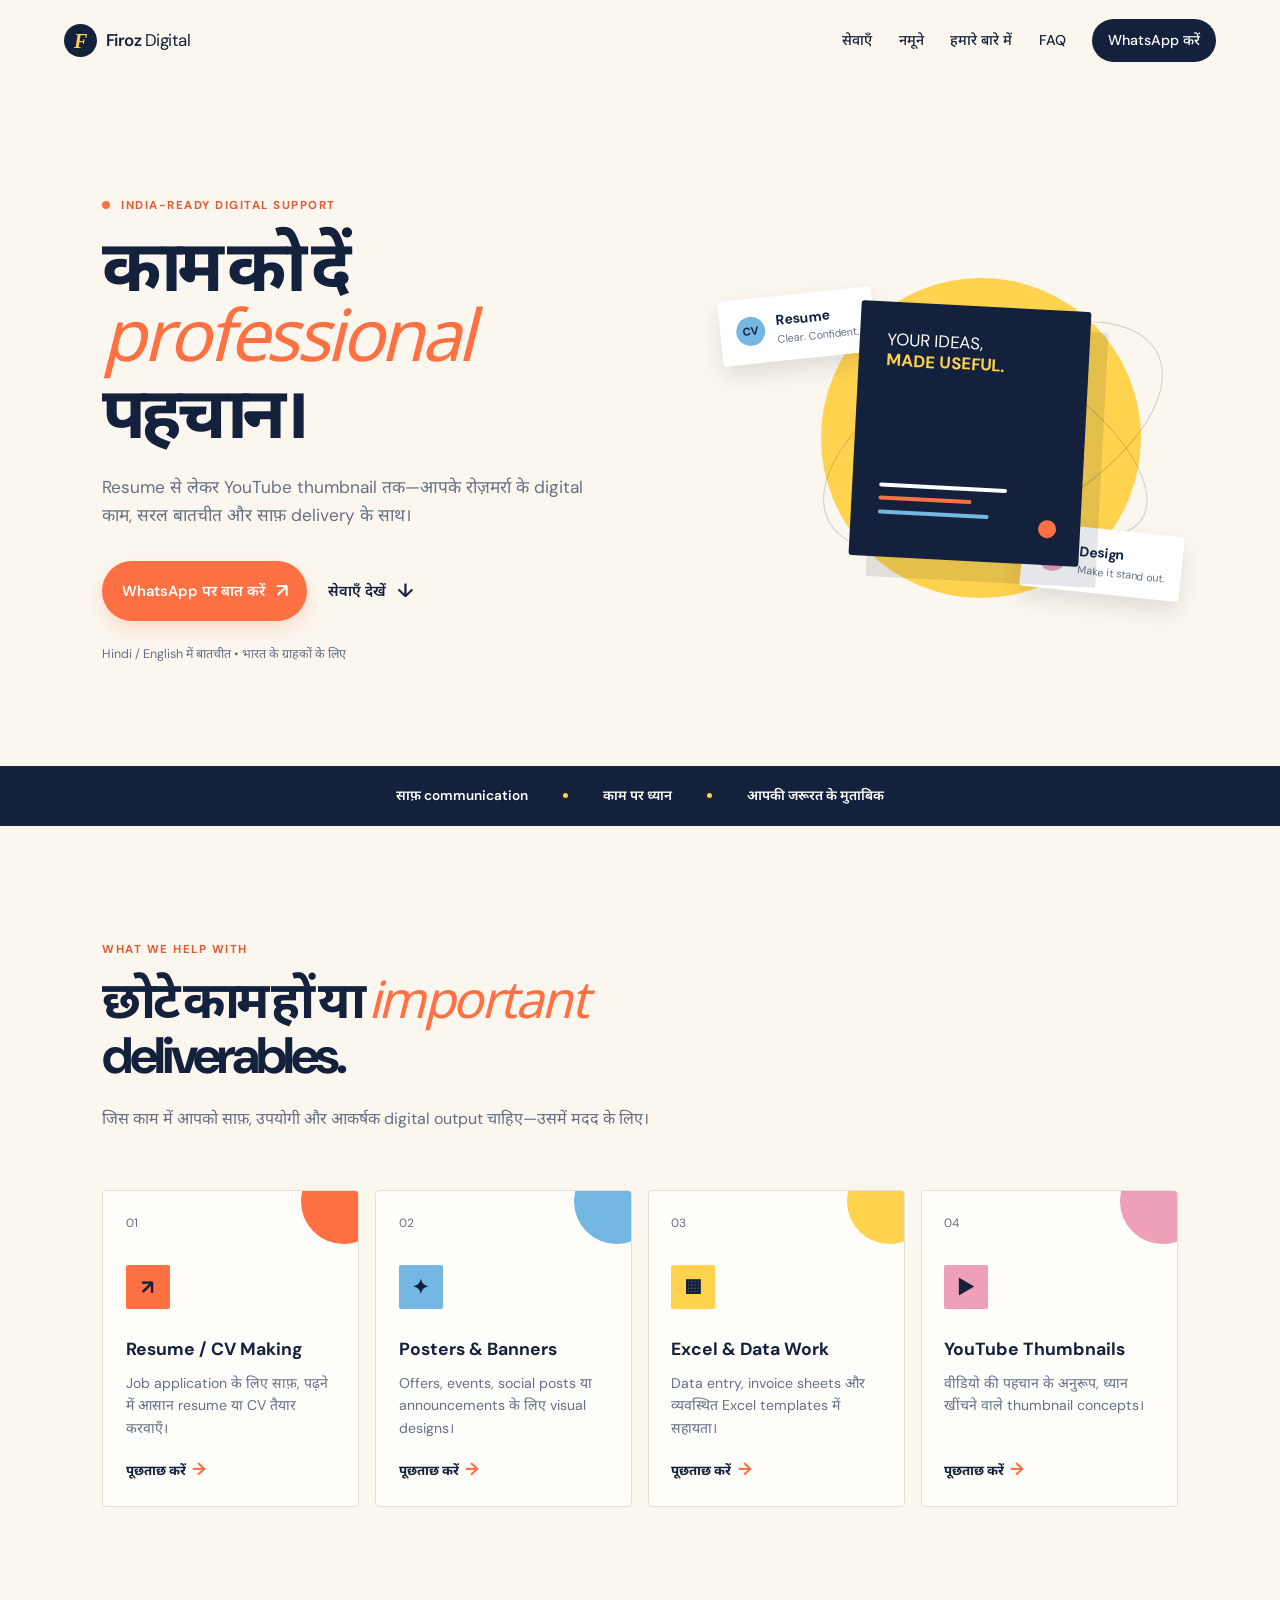
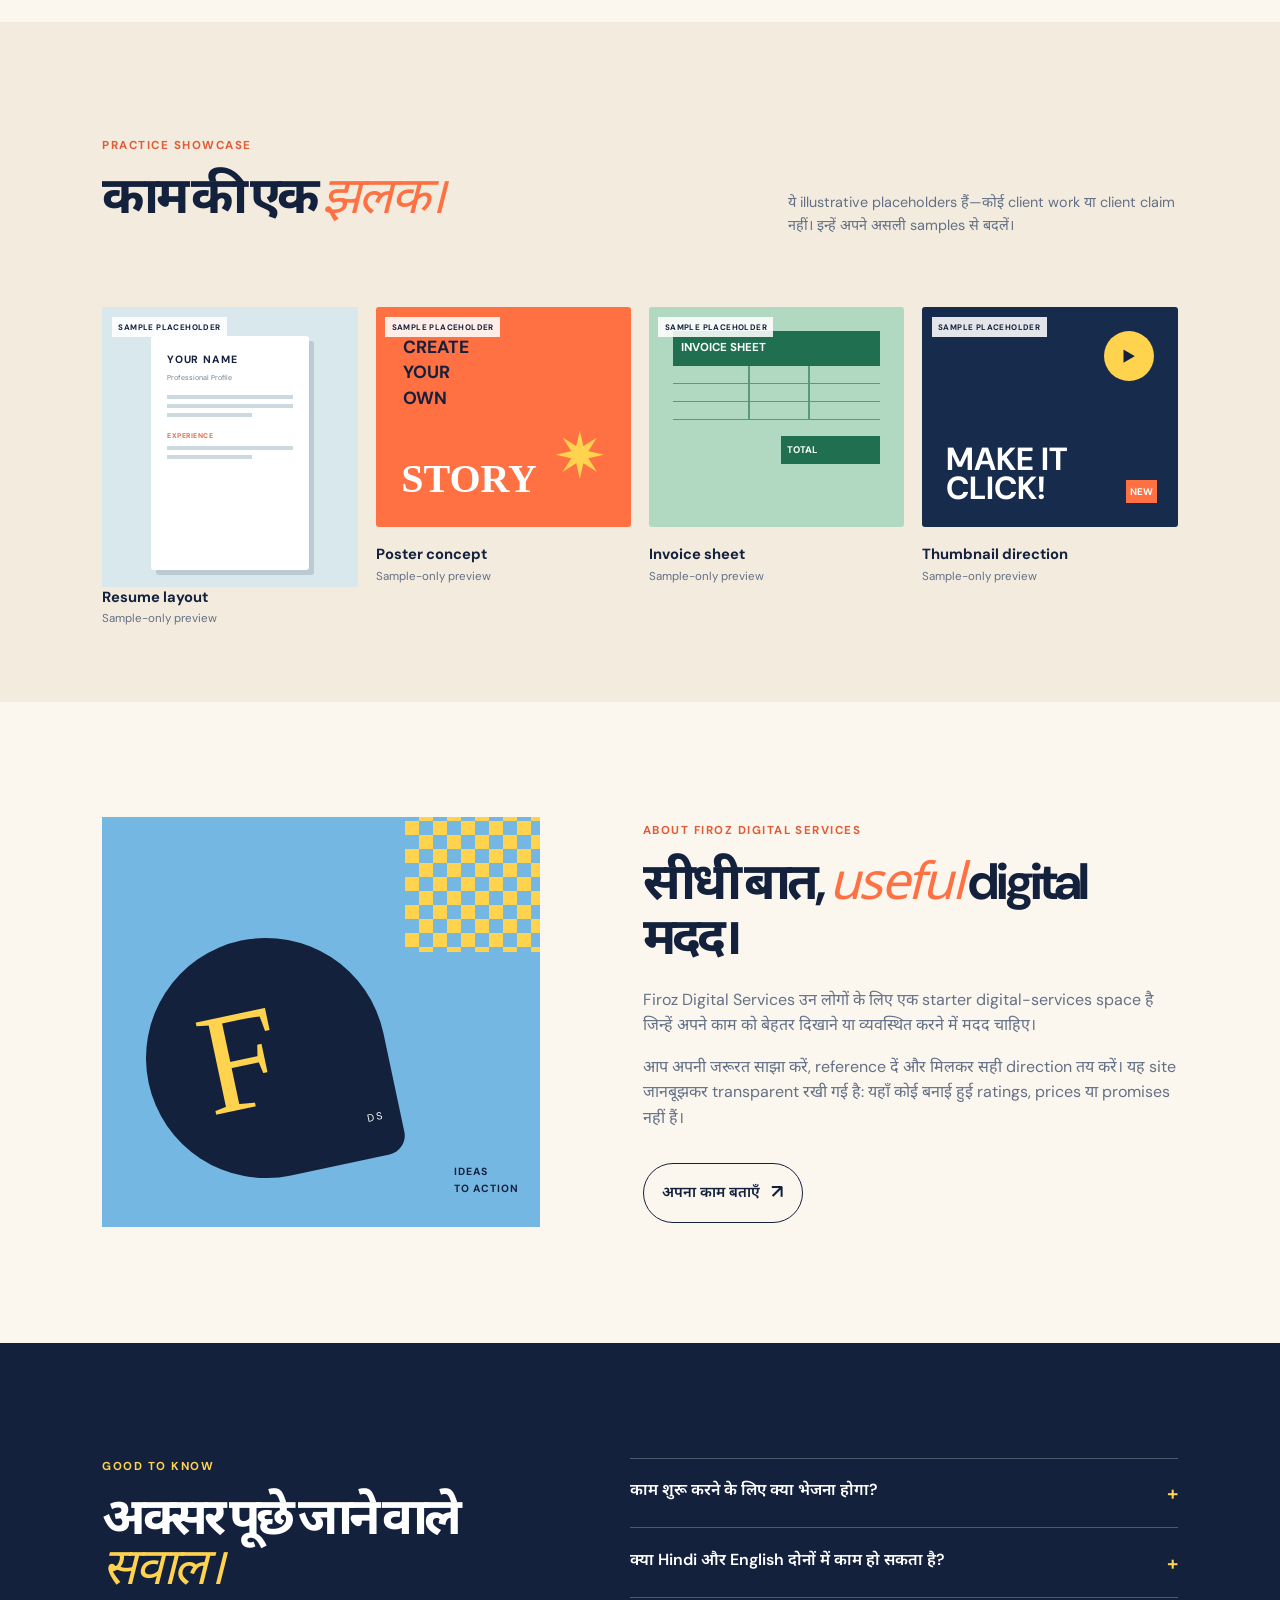
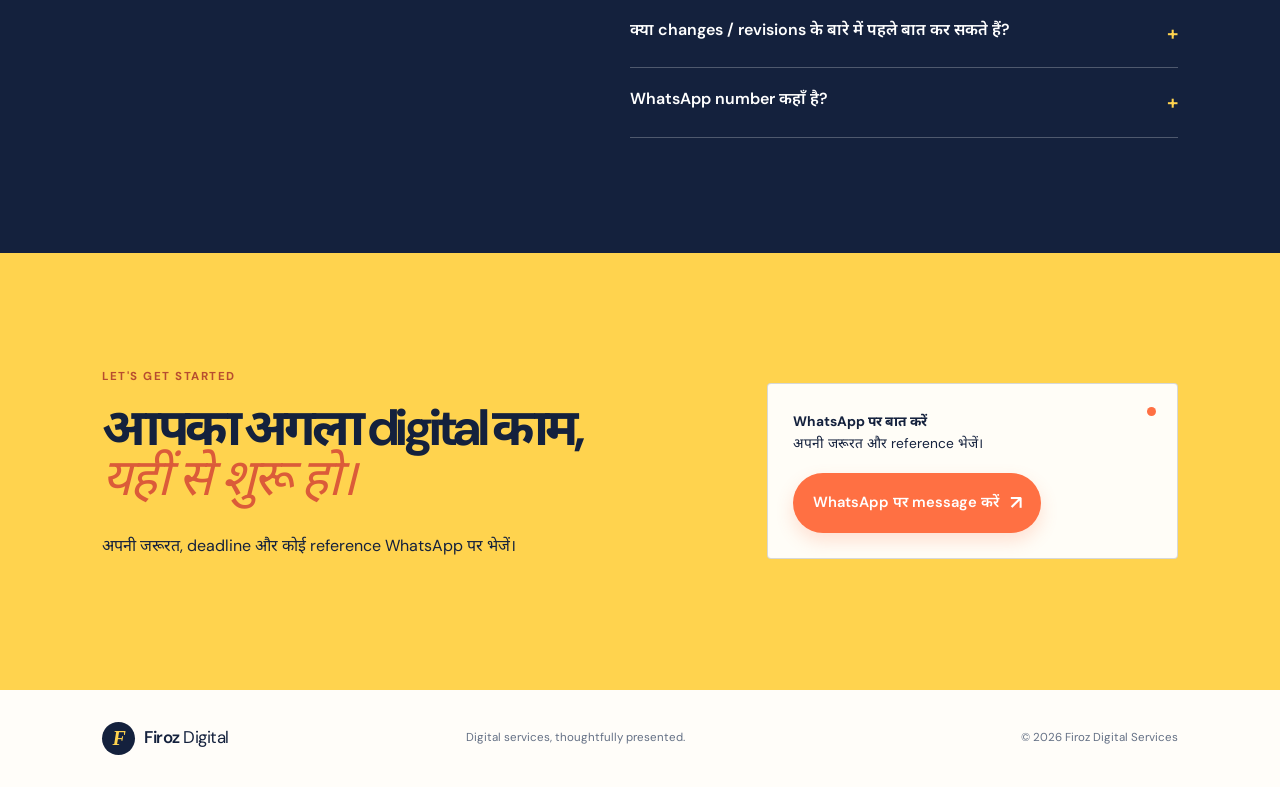
==== index.html @ 9d8b02a6 "Add files via upload" ====
<!doctype html>
<html lang="hi">
<head>
  <meta charset="utf-8">
  <meta name="viewport" content="width=device-width, initial-scale=1">
  <meta name="description" content="Firoz Digital Services — Resume/CV, posters, banners, Excel sheets, data entry and YouTube thumbnail support in India.">
  <meta name="robots" content="index,follow">
  <title>Firoz Digital Services | Digital work, simply done</title>
  <link rel="preconnect" href="https://fonts.googleapis.com">
  <link rel="preconnect" href="https://fonts.gstatic.com" crossorigin>
  <link href="https://fonts.googleapis.com/css2?family=DM+Sans:wght@400;500;600;700&family=Noto+Sans+Devanagari:wght@400;500;600;700&display=swap" rel="stylesheet">
  <link rel="stylesheet" href="style.css">
</head>
<body>
  <a class="skip-link" href="#main">मुख्य content पर जाएँ / Skip to content</a>
  <header class="site-header">
    <a class="brand" href="#top" aria-label="Firoz Digital Services home"><span class="brand-mark">F</span><span>Firoz <b>Digital</b></span></a>
    <button class="menu-toggle" aria-expanded="false" aria-controls="site-nav"><span></span><span></span><span></span><span class="sr-only">Menu खोलें</span></button>
    <nav id="site-nav" aria-label="Main navigation">
      <a href="#services">सेवाएँ</a><a href="#portfolio">नमूने</a><a href="#about">हमारे बारे में</a><a href="#faq">FAQ</a>
      <a class="nav-cta" href="#contact">WhatsApp करें</a>
    </nav>
  </header>

  <main id="main">
    <section class="hero" id="top">
      <div class="hero-copy">
        <p class="eyebrow"><span></span> INDIA-READY DIGITAL SUPPORT</p>
        <h1>काम को दें <em>professional</em> पहचान।</h1>
        <p class="hero-text">Resume से लेकर YouTube thumbnail तक—आपके रोज़मर्रा के digital काम, सरल बातचीत और साफ़ delivery के साथ।</p>
        <div class="hero-actions"><a class="button primary" href="#contact">WhatsApp पर बात करें <span aria-hidden="true">↗</span></a><a class="button text-button" href="#services">सेवाएँ देखें <span aria-hidden="true">↓</span></a></div>
        <p class="microcopy">Hindi / English में बातचीत • भारत के ग्राहकों के लिए</p>
      </div>
      <div class="hero-visual" aria-label="Digital service illustration">
        <div class="sun"></div><div class="orbit orbit-one"></div><div class="orbit orbit-two"></div>
        <div class="floating-card card-resume"><span class="mini-icon">CV</span><div><b>Resume</b><small>Clear. Confident.</small></div></div>
        <div class="floating-card card-design"><span class="mini-icon">✦</span><div><b>Design</b><small>Make it stand out.</small></div></div>
        <div class="visual-panel"><p>YOUR IDEAS,<br><strong>MADE USEFUL.</strong></p><div class="panel-lines"><i></i><i></i><i></i></div><span class="panel-dot"></span></div>
      </div>
    </section>

    <section class="trust-strip" aria-label="How we work"><div>साफ़ communication</div><i></i><div>काम पर ध्यान</div><i></i><div>आपकी जरूरत के मुताबिक</div></section>

    <section class="section services" id="services">
      <div class="section-intro"><p class="eyebrow">WHAT WE HELP WITH</p><h2>छोटे काम हों या <em>important</em> deliverables.</h2><p>जिस काम में आपको साफ़, उपयोगी और आकर्षक digital output चाहिए—उसमें मदद के लिए।</p></div>
      <div class="service-grid">
        <article class="service-card accent-orange"><span class="service-number">01</span><div class="service-icon">↗</div><h3>Resume / CV Making</h3><p>Job application के लिए साफ़, पढ़ने में आसान resume या CV तैयार करवाएँ।</p><a href="#contact">पूछताछ करें <span>→</span></a></article>
        <article class="service-card accent-blue"><span class="service-number">02</span><div class="service-icon">✦</div><h3>Posters &amp; Banners</h3><p>Offers, events, social posts या announcements के लिए visual designs।</p><a href="#contact">पूछताछ करें <span>→</span></a></article>
        <article class="service-card accent-yellow"><span class="service-number">03</span><div class="service-icon">▦</div><h3>Excel &amp; Data Work</h3><p>Data entry, invoice sheets और व्यवस्थित Excel templates में सहायता।</p><a href="#contact">पूछताछ करें <span>→</span></a></article>
        <article class="service-card accent-pink"><span class="service-number">04</span><div class="service-icon">▶</div><h3>YouTube Thumbnails</h3><p>वीडियो की पहचान के अनुरूप, ध्यान खींचने वाले thumbnail concepts।</p><a href="#contact">पूछताछ करें <span>→</span></a></article>
      </div>
    </section>

    <section class="portfolio section" id="portfolio">
      <div class="portfolio-top"><div><p class="eyebrow">PRACTICE SHOWCASE</p><h2>काम की एक <em>झलक।</em></h2></div><p>ये illustrative placeholders हैं—कोई client work या client claim नहीं। इन्हें अपने असली samples से बदलें।</p></div>
      <div class="portfolio-grid">
        <article class="sample resume-sample"><span class="sample-label">SAMPLE PLACEHOLDER</span><div class="resume-page"><b>YOUR NAME</b><small>Professional Profile</small><i></i><i></i><i class="short"></i><strong>EXPERIENCE</strong><i></i><i class="short"></i></div><h3>Resume layout</h3><p>Sample-only preview</p></article>
        <article class="sample poster-sample"><span class="sample-label">SAMPLE PLACEHOLDER</span><div class="poster-art"><small>CREATE<br>YOUR<br>OWN</small><strong>STORY</strong><span>✷</span></div><h3>Poster concept</h3><p>Sample-only preview</p></article>
        <article class="sample sheet-sample"><span class="sample-label">SAMPLE PLACEHOLDER</span><div class="sheet-art"><div class="sheet-head">INVOICE SHEET</div><div class="sheet-row"></div><div class="sheet-row"></div><div class="sheet-row"></div><div class="sheet-total">TOTAL</div></div><h3>Invoice sheet</h3><p>Sample-only preview</p></article>
        <article class="sample thumb-sample"><span class="sample-label">SAMPLE PLACEHOLDER</span><div class="thumb-art"><div class="play">▶</div><b>MAKE IT<br>CLICK!</b><span>NEW</span></div><h3>Thumbnail direction</h3><p>Sample-only preview</p></article>
      </div>
    </section>

    <section class="about section" id="about"><div class="about-art"><div class="checker"></div><div class="about-shape">F<span>DS</span></div><p>IDEAS<br>TO ACTION</p></div><div class="about-copy"><p class="eyebrow">ABOUT FIROZ DIGITAL SERVICES</p><h2>सीधी बात, <em>useful</em> digital मदद।</h2><p>Firoz Digital Services उन लोगों के लिए एक starter digital-services space है जिन्हें अपने काम को बेहतर दिखाने या व्यवस्थित करने में मदद चाहिए।</p><p>आप अपनी जरूरत साझा करें, reference दें और मिलकर सही direction तय करें। यह site जानबूझकर transparent रखी गई है: यहाँ कोई बनाई हुई ratings, prices या promises नहीं हैं।</p><a class="button outline" href="#contact">अपना काम बताएँ <span aria-hidden="true">↗</span></a></div></section>

    <section class="faq section" id="faq"><div class="section-intro"><p class="eyebrow">GOOD TO KNOW</p><h2>अक्सर पूछे जाने वाले <em>सवाल।</em></h2></div><div class="faq-list">
      <details><summary>काम शुरू करने के लिए क्या भेजना होगा?<span>+</span></summary><p>अपनी जरूरत, text/content, size या format preference और कोई reference image/link भेजें। जितनी स्पष्ट जानकारी होगी, उतनी अच्छी शुरुआत होगी।</p></details>
      <details><summary>क्या Hindi और English दोनों में काम हो सकता है?<span>+</span></summary><p>हाँ, बातचीत और content की जरूरत Hindi या English में बताई जा सकती है। Final wording भेजने से पहले जाँच लें।</p></details>
      <details><summary>क्या changes / revisions के बारे में पहले बात कर सकते हैं?<span>+</span></summary><p>बिल्कुल। काम शुरू करने से पहले scope, files और बदलावों की अपेक्षा WhatsApp पर साफ़ कर लें।</p></details>
      <details><summary>WhatsApp number कहाँ है?<span>+</span></summary><p>इस starter site में कोई contact detail invent नहीं की गई है। नीचे दिए गए setup box में अपना verified WhatsApp number जोड़ने के बाद button सक्रिय करें।</p></details>
    </div></section>

    <section class="contact" id="contact"><div><p class="eyebrow">LET'S GET STARTED</p><h2>आपका अगला digital काम,<br><em>यहीं से शुरू हो।</em></h2><p>अपनी जरूरत, deadline और कोई reference WhatsApp पर भेजें।</p></div><div class="contact-box"><span class="status-dot"></span><p><b>WhatsApp setup needed</b><br>अपना verified नंबर जोड़कर इस button को चालू करें।</p><a class="button primary disabled" href="#" aria-disabled="true" id="whatsapp-link">WhatsApp पर message करें <span aria-hidden="true">↗</span></a><small>Setup hint: index.html में <code>YOUR_WHATSAPP_NUMBER</code> खोजें।</small></div></section>
  </main>
  <footer><a class="brand" href="#top"><span class="brand-mark">F</span><span>Firoz <b>Digital</b></span></a><p>Digital services, thoughtfully presented.</p><p>© <span id="year"></span> Firoz Digital Services</p></footer>
  <script src="script.js"></script>
</body>
</html>
---- style.css ----
:root{--ink:#14213d;--muted:#647085;--cream:#fbf7ef;--paper:#fffdf9;--orange:#ff7043;--yellow:#ffd34e;--blue:#75b7e3;--pink:#eea0b8;--line:#e5dfd5;--sans:"DM Sans","Noto Sans Devanagari",sans-serif}*{box-sizing:border-box}html{scroll-behavior:smooth}body{margin:0;background:var(--cream);color:var(--ink);font-family:var(--sans);line-height:1.6}.skip-link{position:absolute;left:-10000px}.skip-link:focus{left:1rem;top:1rem;background:#fff;color:#000;padding:.7rem;z-index:99}.site-header{height:82px;padding:0 clamp(1.2rem,5vw,5.5rem);display:flex;align-items:center;justify-content:space-between;background:rgba(251,247,239,.93);backdrop-filter:blur(10px);border-bottom:1px solid transparent;position:sticky;top:0;z-index:20}.brand{display:inline-flex;align-items:center;gap:.55rem;color:var(--ink);font-size:1.06rem;font-weight:600;text-decoration:none;letter-spacing:-.03em}.brand b{font-weight:400}.brand-mark{width:33px;height:33px;display:grid;place-items:center;background:var(--ink);border-radius:50%;font-family:Georgia,serif;color:var(--yellow);font-size:1.25rem;font-style:italic}nav{display:flex;align-items:center;gap:1.65rem}nav a{color:var(--ink);font-size:.89rem;text-decoration:none;font-weight:500}nav a:hover,.text-button:hover{color:var(--orange)}.nav-cta{background:var(--ink);color:#fff!important;border-radius:100px;padding:.64rem 1rem}.menu-toggle{display:none;background:transparent;border:0}.hero{min-height:620px;padding:clamp(4rem,9vw,8.2rem) clamp(1.2rem,8vw,9.5rem) 5.5rem;display:grid;grid-template-columns:1.1fr .9fr;gap:3rem;align-items:center;overflow:hidden}.eyebrow{color:#e15b37;font-weight:700;font-size:.72rem;letter-spacing:.13em;margin:0 0 1rem}.eyebrow span{display:inline-block;background:var(--orange);width:8px;height:8px;border-radius:50%;margin-right:.4rem}.hero h1,.section h2,.contact h2{font-size:clamp(2.65rem,5.6vw,5.8rem);line-height:.98;letter-spacing:-.075em;margin:0 0 1.55rem;max-width:690px}.section h2,.contact h2{font-size:clamp(2.15rem,4vw,4rem)}em{font-family:Georgia,"Noto Sans Devanagari",serif;font-weight:400;color:var(--orange);letter-spacing:-.05em}.hero-text{font-size:1.08rem;color:var(--muted);max-width:500px;margin:0 0 2rem}.hero-actions{display:flex;gap:1.2rem;align-items:center;flex-wrap:wrap}.button{display:inline-flex;align-items:center;gap:.7rem;border:1px solid transparent;padding:.85rem 1.15rem;border-radius:100px;text-decoration:none;font-weight:600;font-size:.92rem;transition:.2s}.button span{font-size:1.2rem}.primary{background:var(--orange);color:#fff;box-shadow:0 8px 18px rgba(255,112,67,.2)}.primary:hover{transform:translateY(-2px);box-shadow:0 12px 22px rgba(255,112,67,.3)}.text-button{color:var(--ink);padding-left:0}.microcopy{font-size:.78rem;color:var(--muted);margin-top:1.5rem}.hero-visual{height:390px;position:relative;isolation:isolate}.sun{position:absolute;width:320px;height:320px;border-radius:50%;background:var(--yellow);right:8%;top:9%;z-index:-2}.orbit{position:absolute;border:1px solid rgba(20,33,61,.2);border-radius:50%;z-index:-1}.orbit-one{width:370px;height:180px;transform:rotate(-27deg);right:0;top:105px}.orbit-two{width:290px;height:130px;transform:rotate(35deg);right:10px;top:130px}.visual-panel{position:absolute;background:var(--ink);color:#fff;width:230px;height:255px;right:20%;top:64px;padding:1.7rem;border-radius:3px;box-shadow:18px 20px 0 rgba(20,33,61,.11);transform:rotate(3deg)}.visual-panel p{font-size:1.05rem;line-height:1.25;margin:0}.visual-panel strong{color:var(--yellow)}.panel-lines{position:absolute;bottom:2.1rem;left:1.7rem}.panel-lines i{display:block;width:128px;height:4px;margin:.6rem 0;background:#fff;border-radius:3px}.panel-lines i:nth-child(2){width:93px;background:var(--orange)}.panel-lines i:nth-child(3){width:111px;background:var(--blue)}.panel-dot{position:absolute;width:18px;height:18px;background:var(--orange);border-radius:50%;right:1.5rem;bottom:1.7rem}.floating-card{position:absolute;padding:.8rem 1rem;background:#fff;border-radius:4px;display:flex;gap:.7rem;align-items:center;box-shadow:0 10px 22px rgba(20,33,61,.12)}.floating-card b{font-size:.87rem;display:block}.floating-card small{display:block;color:var(--muted);font-size:.67rem}.mini-icon{width:29px;height:29px;border-radius:50%;display:grid;place-items:center;background:var(--blue);color:var(--ink);font-size:.7rem;font-weight:700}.card-resume{left:1%;top:52px;transform:rotate(-6deg)}.card-design{right:-1%;bottom:38px;transform:rotate(6deg)}.card-design .mini-icon{background:var(--pink)}.trust-strip{padding:1.2rem max(1.2rem,8vw);background:var(--ink);color:#fff;display:flex;align-items:center;justify-content:center;gap:2.2rem;font-size:.85rem;font-weight:600}.trust-strip i{width:5px;height:5px;border-radius:50%;background:var(--yellow)}.section{padding:clamp(4.5rem,9vw,8.5rem) clamp(1.2rem,8vw,9.5rem)}.section-intro{max-width:630px}.section-intro>p:last-child{color:var(--muted);max-width:550px}.service-grid{display:grid;grid-template-columns:repeat(4,1fr);gap:1rem;margin-top:3.7rem}.service-card{min-height:305px;border:1px solid var(--line);border-radius:4px;padding:1.4rem;position:relative;background:var(--paper);overflow:hidden;display:flex;flex-direction:column;transition:transform .2s,box-shadow .2s}.service-card:hover{transform:translateY(-6px);box-shadow:0 14px 25px rgba(20,33,61,.1)}.service-card:before{content:"";position:absolute;width:85px;height:85px;right:-28px;top:-32px;border-radius:50%;background:var(--accent)}.accent-orange{--accent:var(--orange)}.accent-blue{--accent:var(--blue)}.accent-yellow{--accent:var(--yellow)}.accent-pink{--accent:var(--pink)}.service-number{color:var(--muted);font-size:.75rem}.service-icon{width:44px;height:44px;background:var(--accent);display:grid;place-items:center;margin:2rem 0 1.6rem;font-size:1.25rem;font-weight:700;border-radius:2px}.service-card h3{font-size:1.1rem;margin:0}.service-card p{color:var(--muted);font-size:.88rem;margin:.55rem 0 1rem}.service-card a{margin-top:auto;color:var(--ink);font-size:.83rem;font-weight:700;text-decoration:none}.service-card a span{color:var(--orange);font-size:1.1rem;margin-left:.2rem}.portfolio{background:#f2ebde}.portfolio-top{display:flex;justify-content:space-between;gap:3rem;align-items:end}.portfolio-top>p{max-width:390px;color:var(--muted);font-size:.9rem}.portfolio-grid{display:grid;grid-template-columns:repeat(4,1fr);gap:1.1rem;margin-top:3.5rem}.sample{position:relative}.sample-label{position:absolute;top:.6rem;left:.6rem;background:rgba(255,255,255,.88);padding:.24rem .4rem;font-size:.5rem;font-weight:700;letter-spacing:.05em;z-index:2}.sample>div{height:220px;border-radius:3px;overflow:hidden}.sample h3{font-size:.92rem;margin:1rem 0 0}.sample p{color:var(--muted);font-size:.72rem;margin:.05rem 0}.resume-sample{background:#d9e8ed;padding-bottom:.1rem}.resume-page{background:#fff;width:62%;height:84%!important;margin:1.8rem auto 0;padding:1rem;box-shadow:5px 5px 0 rgba(20,33,61,.15)}.resume-page b{font-size:.66rem;letter-spacing:.08em;display:block}.resume-page small{display:block;color:#6f8292;font-size:.45rem;margin:.2rem 0 .7rem}.resume-page i{display:block;background:#ccd9df;height:4px;margin:.32rem 0}.resume-page i.short{width:67%}.resume-page strong{font-size:.43rem;color:#e56845;letter-spacing:.08em;display:block;margin-top:.8rem}.poster-art{background:var(--orange);color:var(--ink);padding:1.7rem;position:relative}.poster-art small{font-size:1.1rem;line-height:.95;font-weight:700}.poster-art strong{font-family:Georgia,serif;font-size:2.5rem;line-height:.8;position:absolute;bottom:2rem;left:1.6rem;color:#fff}.poster-art span{position:absolute;right:1.5rem;bottom:1.2rem;font-size:4rem;color:var(--yellow)}.sheet-art{background:#b1d8c0;padding:1.5rem}.sheet-head{font-size:.72rem;font-weight:700;background:#1f6f50;color:#fff;padding:.5rem}.sheet-row{height:18px;border-bottom:1px solid #579b79;background:repeating-linear-gradient(90deg,transparent 0 36%,#579b79 36.4% 37%,transparent 37.4% 65%,#579b79 65.4% 66%,transparent 66.4%)}.sheet-total{width:48%;margin:1rem 0 0 auto;color:#fff;background:#1f6f50;padding:.4rem;font-size:.6rem;font-weight:700}.thumb-art{background:#172c4d;color:#fff;padding:1.5rem;position:relative}.thumb-art b{font-size:2rem;line-height:.88;position:absolute;bottom:1.6rem}.thumb-art .play{width:50px;height:50px;border-radius:50%;background:var(--yellow);color:var(--ink);display:grid;place-items:center;margin-left:auto}.thumb-art span{position:absolute;background:var(--orange);right:1.3rem;bottom:1.5rem;font-size:.6rem;font-weight:700;padding:.25rem}.about{display:grid;grid-template-columns:.9fr 1.1fr;gap:clamp(2.5rem,8vw,9rem);align-items:center}.about-art{height:410px;background:var(--blue);position:relative;overflow:hidden}.checker{position:absolute;width:145px;height:145px;right:-10px;top:-10px;background:conic-gradient(var(--yellow) 25%,transparent 0 50%,var(--yellow) 0 75%,transparent 0);background-size:28px 28px}.about-shape{position:absolute;left:10%;bottom:12%;width:240px;height:240px;border-radius:50% 50% 8% 50%;background:var(--ink);color:var(--yellow);font-family:Georgia,serif;font-size:9rem;line-height:1;padding:2.8rem 0 0 3.4rem;transform:rotate(-12deg)}.about-shape span{font-family:var(--sans);font-size:.65rem;position:absolute;bottom:2.1rem;right:1.1rem;color:#fff;letter-spacing:.12em}.about-art>p{position:absolute;right:1.3rem;bottom:1.2rem;color:var(--ink);font-size:.65rem;letter-spacing:.1em;font-weight:700}.about-copy p:not(.eyebrow){color:var(--muted);max-width:555px}.outline{border-color:var(--ink);color:var(--ink);margin-top:1rem}.outline:hover{background:var(--ink);color:#fff}.faq{background:var(--ink);color:#fff;display:grid;grid-template-columns:.9fr 1.1fr;gap:5rem}.faq .eyebrow{color:var(--yellow)}.faq h2 em{color:var(--yellow)}.faq-list{border-top:1px solid rgba(255,255,255,.25)}details{border-bottom:1px solid rgba(255,255,255,.25);padding:1.15rem 0}summary{cursor:pointer;list-style:none;font-size:1rem;font-weight:600;display:flex;justify-content:space-between;gap:1rem}summary::-webkit-details-marker{display:none}summary span{color:var(--yellow);font-size:1.25rem}details[open] summary span{transform:rotate(45deg)}details p{color:#c7cfdb;font-size:.9rem;padding-right:2rem;margin:.85rem 0 .1rem}.contact{background:var(--yellow);padding:clamp(4.5rem,9vw,8.5rem) clamp(1.2rem,8vw,9.5rem);display:grid;grid-template-columns:1.2fr .8fr;gap:3rem;align-items:center}.contact .eyebrow{color:#b74d2f}.contact h2 em{color:#db5b39}.contact>div>p:last-child{max-width:450px}.contact-box{background:#fffdf7;padding:1.6rem;border:1px solid rgba(20,33,61,.17);border-radius:4px;position:relative}.contact-box p{font-size:.86rem;margin:0 0 1.2rem}.contact-box small{display:block;color:var(--muted);font-size:.68rem;margin-top:.8rem}.contact-box code{background:#eee9df;padding:.08rem .2rem}.status-dot{position:absolute;width:9px;height:9px;border-radius:50%;background:var(--orange);right:1.3rem;top:1.4rem}.disabled{background:#9aa3af;cursor:not-allowed;box-shadow:none}.disabled:hover{transform:none;box-shadow:none}footer{padding:2rem clamp(1.2rem,8vw,9.5rem);display:grid;grid-template-columns:1fr 1fr 1fr;gap:1rem;align-items:center;background:var(--paper)}footer p{font-size:.72rem;color:var(--muted);margin:0}footer p:last-child{text-align:right}.sr-only{position:absolute;width:1px;height:1px;overflow:hidden;clip:rect(0,0,0,0)}@media(max-width:800px){.site-header{height:70px}.menu-toggle{display:block;width:38px;height:34px;padding:.4rem;position:relative;z-index:22}.menu-toggle span:not(.sr-only){height:2px;background:var(--ink);display:block;margin:5px}.menu-toggle[aria-expanded=true] span:nth-child(1){transform:translateY(7px) rotate(45deg)}.menu-toggle[aria-expanded=true] span:nth-child(2){opacity:0}.menu-toggle[aria-expanded=true] span:nth-child(3){transform:translateY(-7px) rotate(-45deg)}nav{display:none;position:absolute;top:70px;left:0;right:0;background:var(--paper);padding:1.4rem;box-shadow:0 12px 18px rgba(20,33,61,.12);flex-direction:column;align-items:stretch;gap:1.1rem}nav.open{display:flex}nav a{padding:.25rem}.nav-cta{text-align:center}.hero{grid-template-columns:1fr;padding-top:4.2rem;gap:1rem;min-height:0}.hero-visual{height:300px;max-width:440px;width:100%;margin:auto}.sun{width:250px;height:250px}.visual-panel{width:190px;height:220px;right:18%;top:38px;padding:1.2rem}.card-resume{left:0;top:20px}.card-design{right:0;bottom:10px}.trust-strip{gap:.9rem;font-size:.68rem;justify-content:space-around}.trust-strip i{display:none}.service-grid,.portfolio-grid{grid-template-columns:repeat(2,1fr)}.portfolio-top,.about,.faq,.contact{grid-template-columns:1fr;gap:2.2rem}.about-art{height:320px}.about-shape{transform:scale(.8) rotate(-12deg);transform-origin:left bottom}.faq{padding-top:4.5rem;padding-bottom:4.5rem}footer{grid-template-columns:1fr 1fr}footer p:last-child{grid-column:1/-1;text-align:left}}@media(max-width:440px){.hero h1{font-size:2.65rem}.hero-visual{transform:scale(.9);transform-origin:center}.service-grid,.portfolio-grid{grid-template-columns:1fr}.service-card{min-height:245px}.sample>div{height:200px}.trust-strip{display:block;text-align:center}.trust-strip div{margin:.28rem}.about-art{height:280px}footer{grid-template-columns:1fr}.contact h2{font-size:2.3rem}}
.contact-box .button:not(.disabled)+small{display:none}
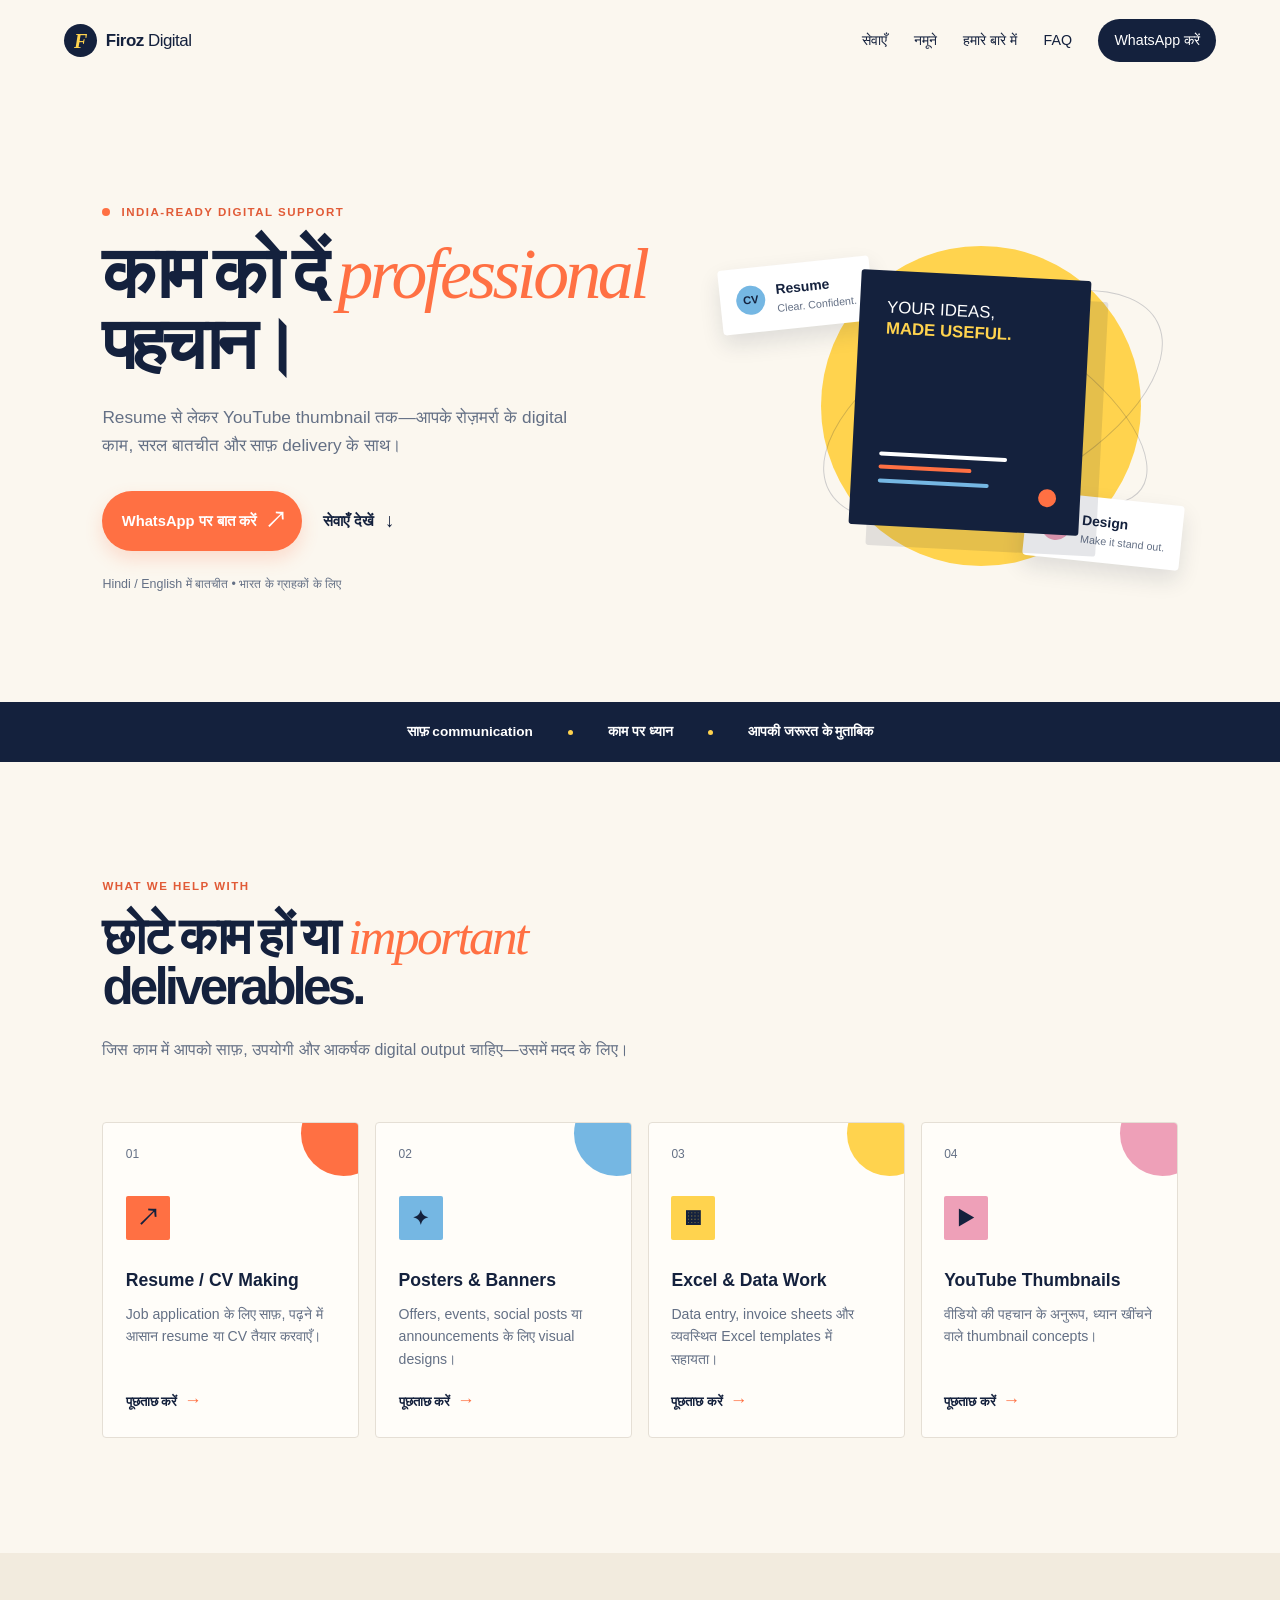
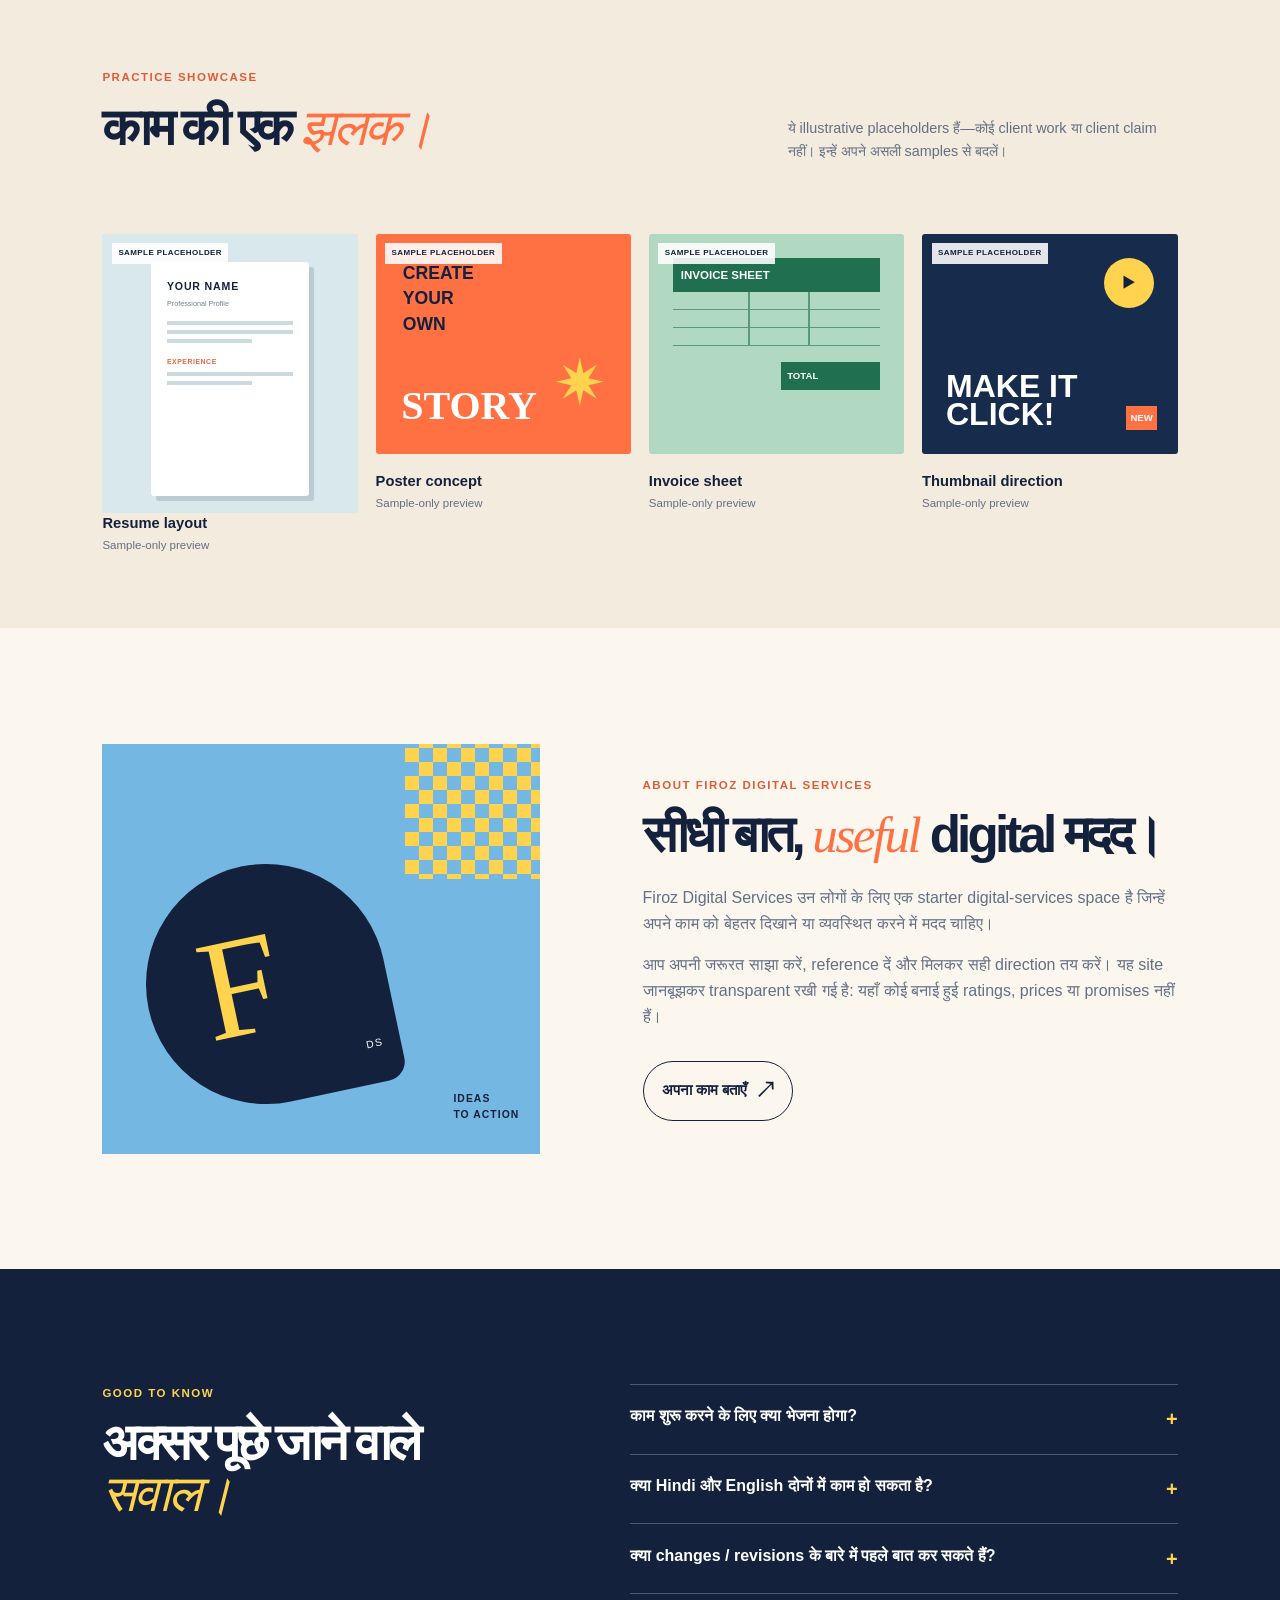
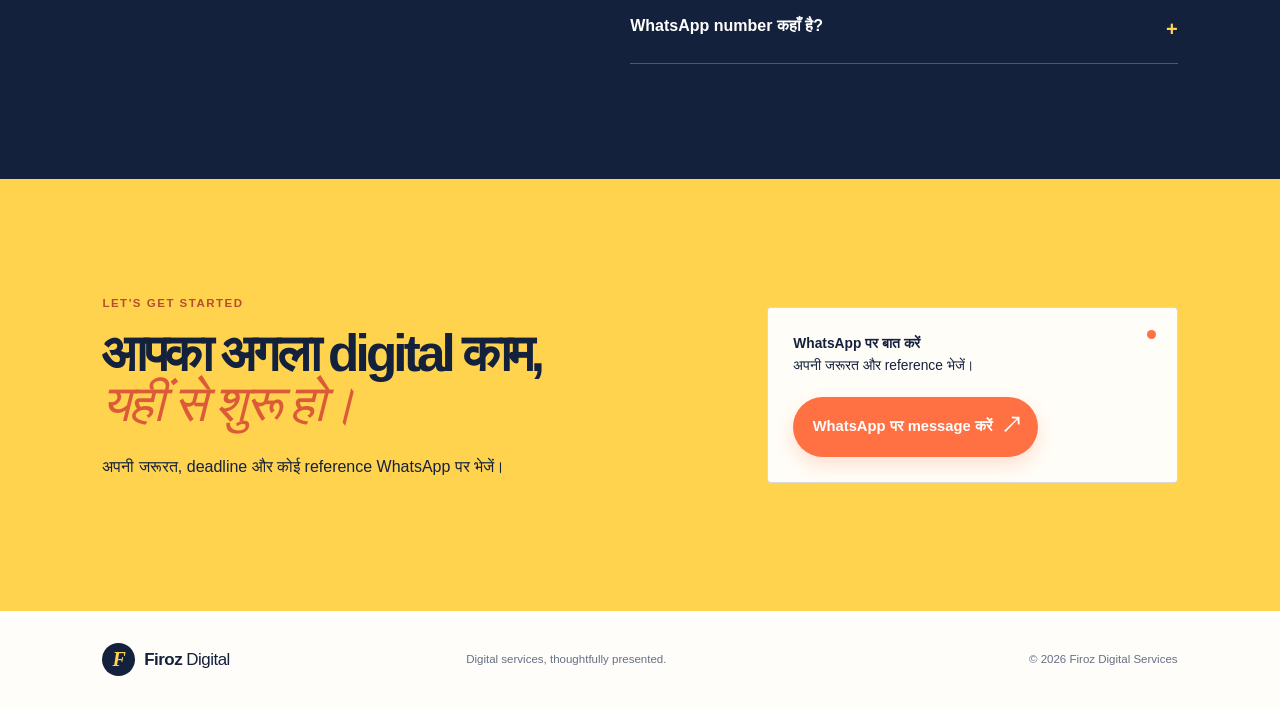
==== commit 4e18d70d: "Harden site security and update contact link" ====
--- a/index.html
+++ b/index.html
@@ -5,6 +5,8 @@
   <meta name="viewport" content="width=device-width, initial-scale=1">
   <meta name="description" content="Firoz Digital Services — Resume/CV, posters, banners, Excel sheets, data entry and YouTube thumbnail support in India.">
   <meta name="robots" content="index,follow">
+  <meta name="referrer" content="strict-origin-when-cross-origin">
+  <meta http-equiv="Content-Security-Policy" content="default-src 'self'; script-src 'self'; style-src 'self' https://fonts.googleapis.com; font-src https://fonts.gstatic.com; img-src 'self' data:; connect-src 'none'; object-src 'none'; base-uri 'self'; form-action 'self'; upgrade-insecure-requests">
   <title>Firoz Digital Services | Digital work, simply done</title>
   <link rel="preconnect" href="https://fonts.googleapis.com">
   <link rel="preconnect" href="https://fonts.gstatic.com" crossorigin>
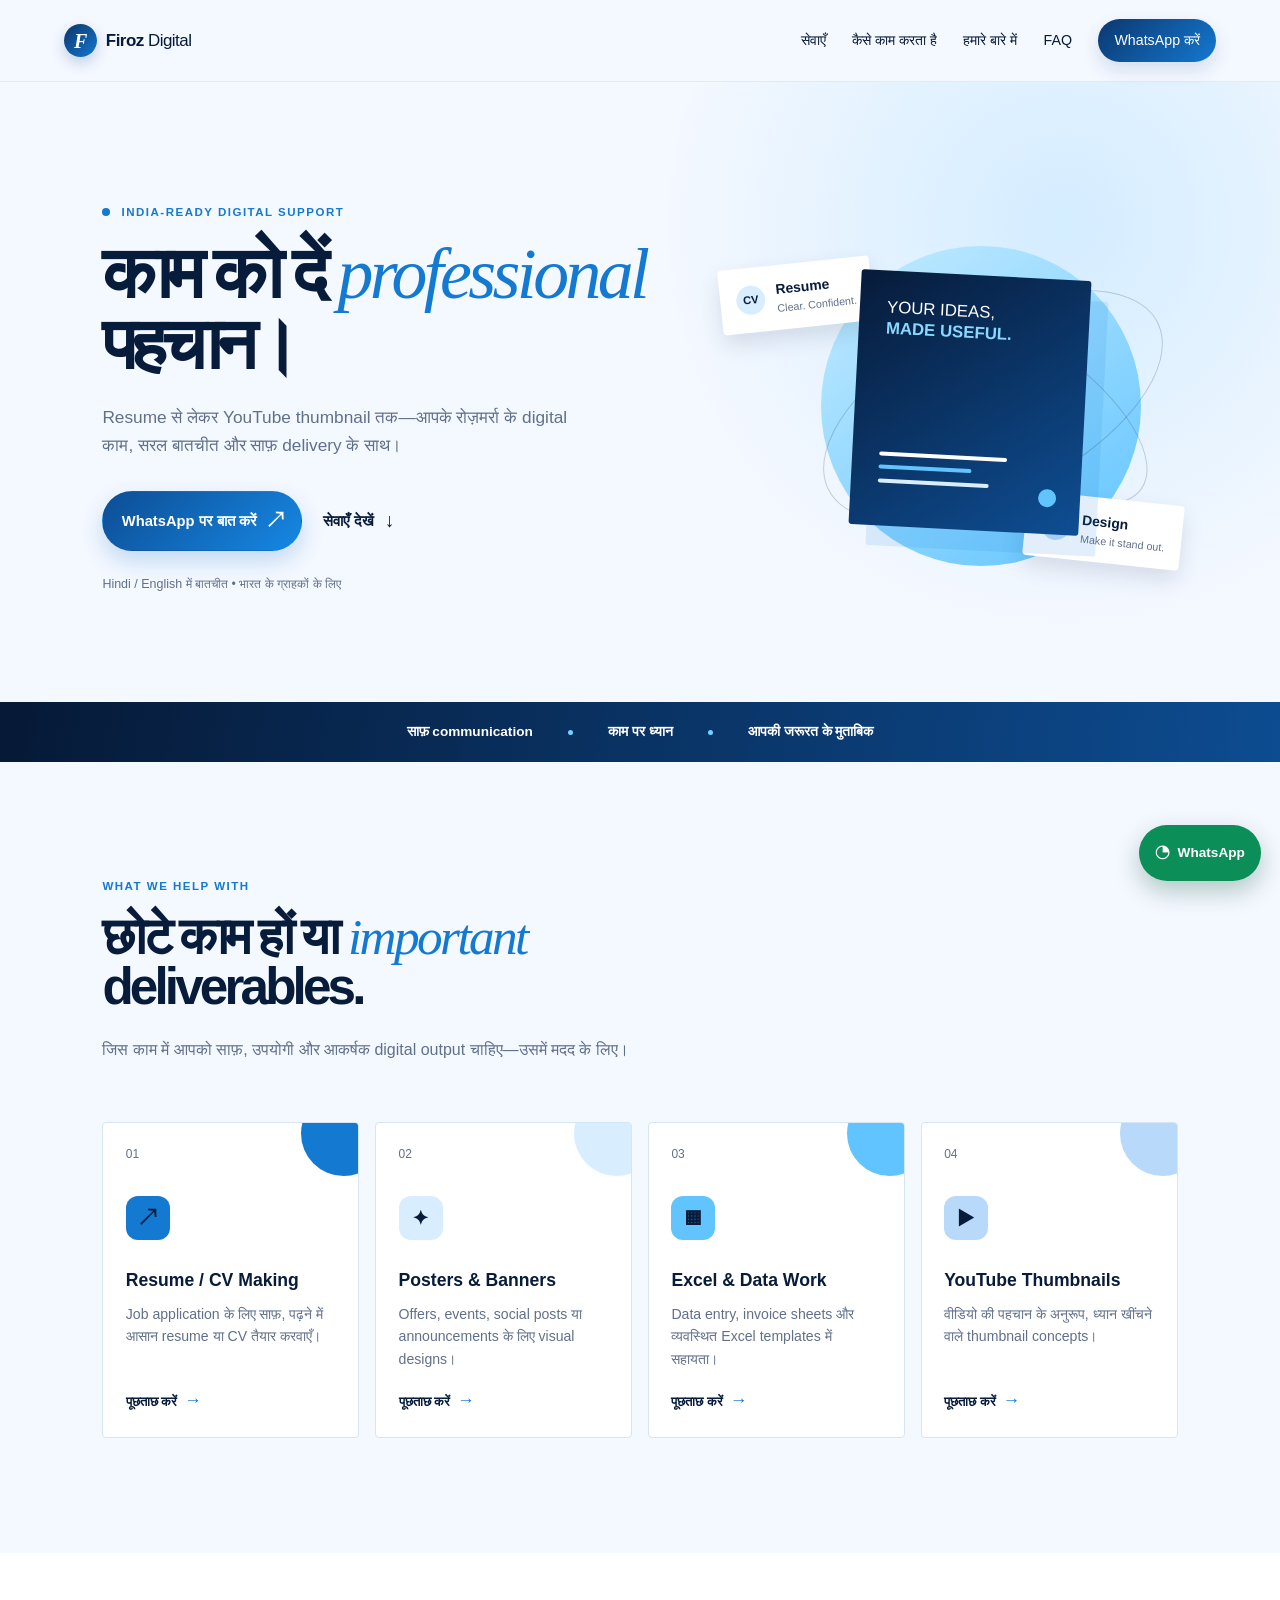
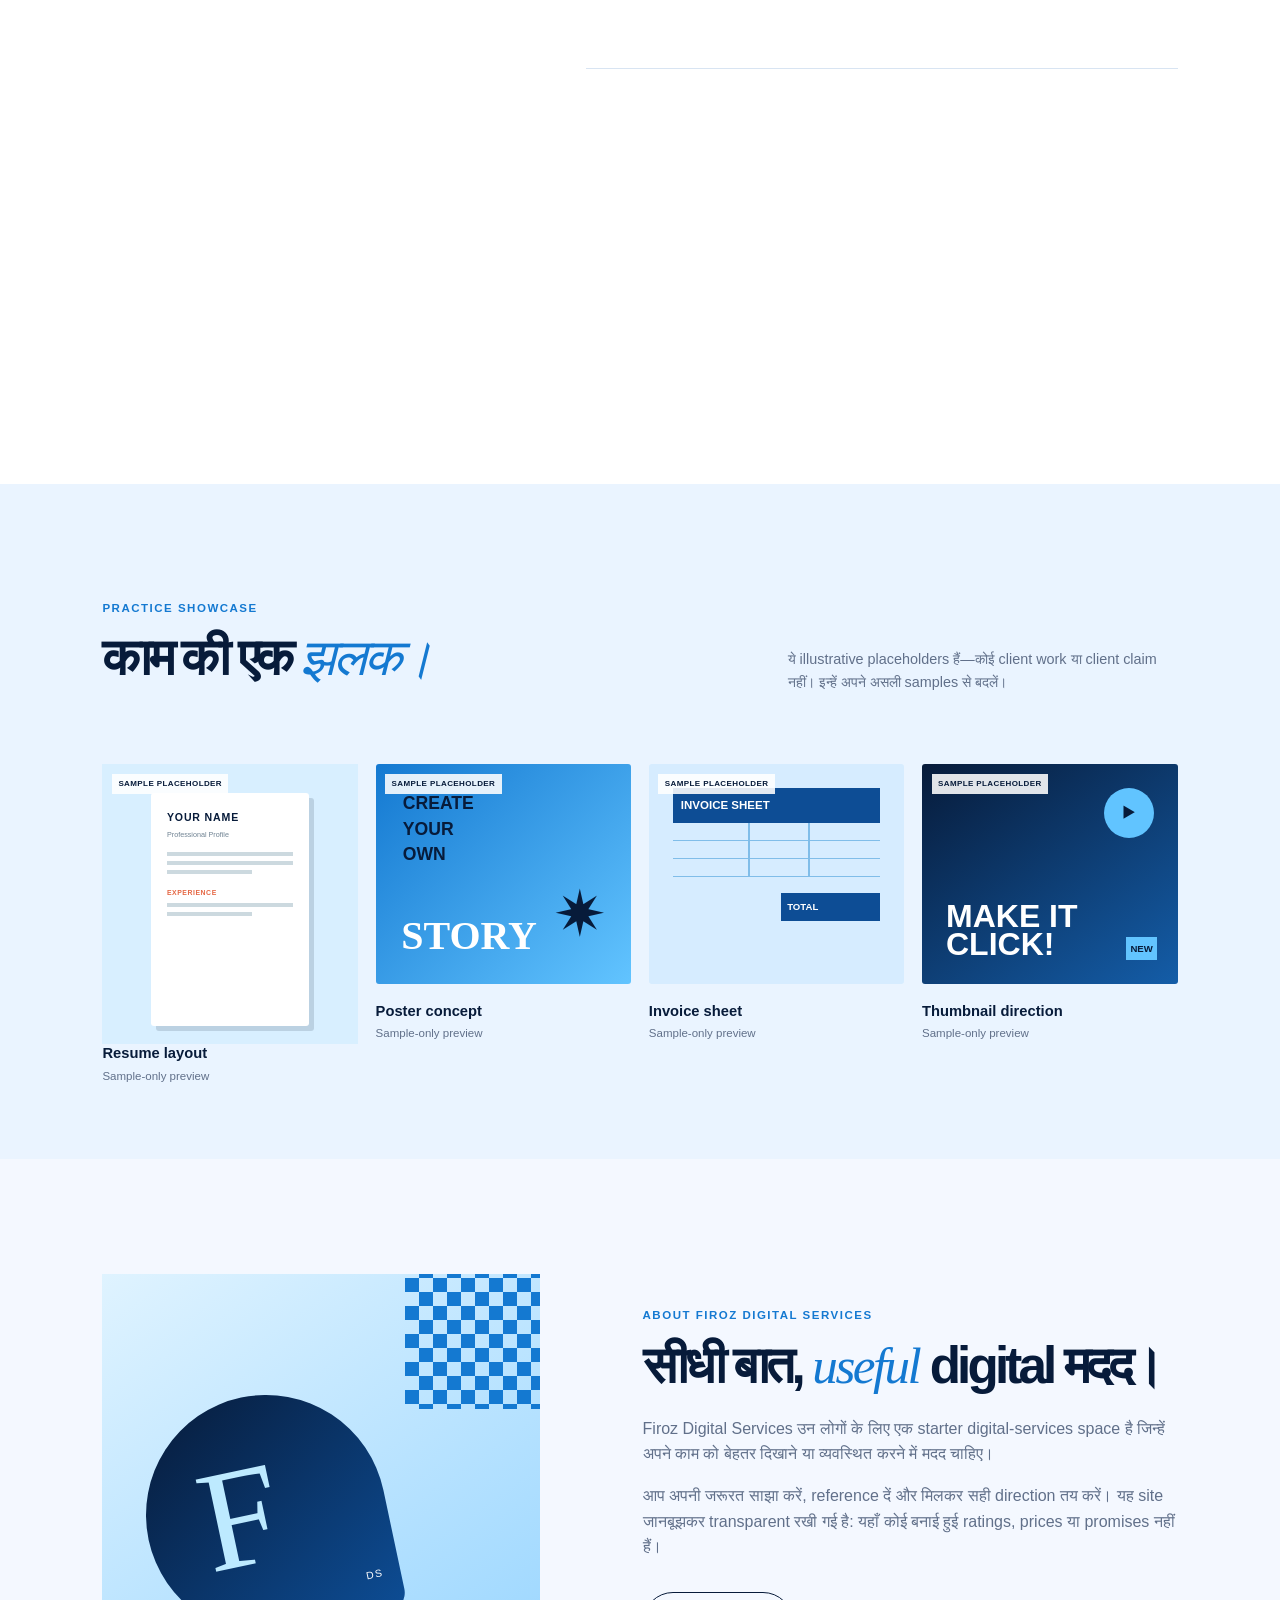
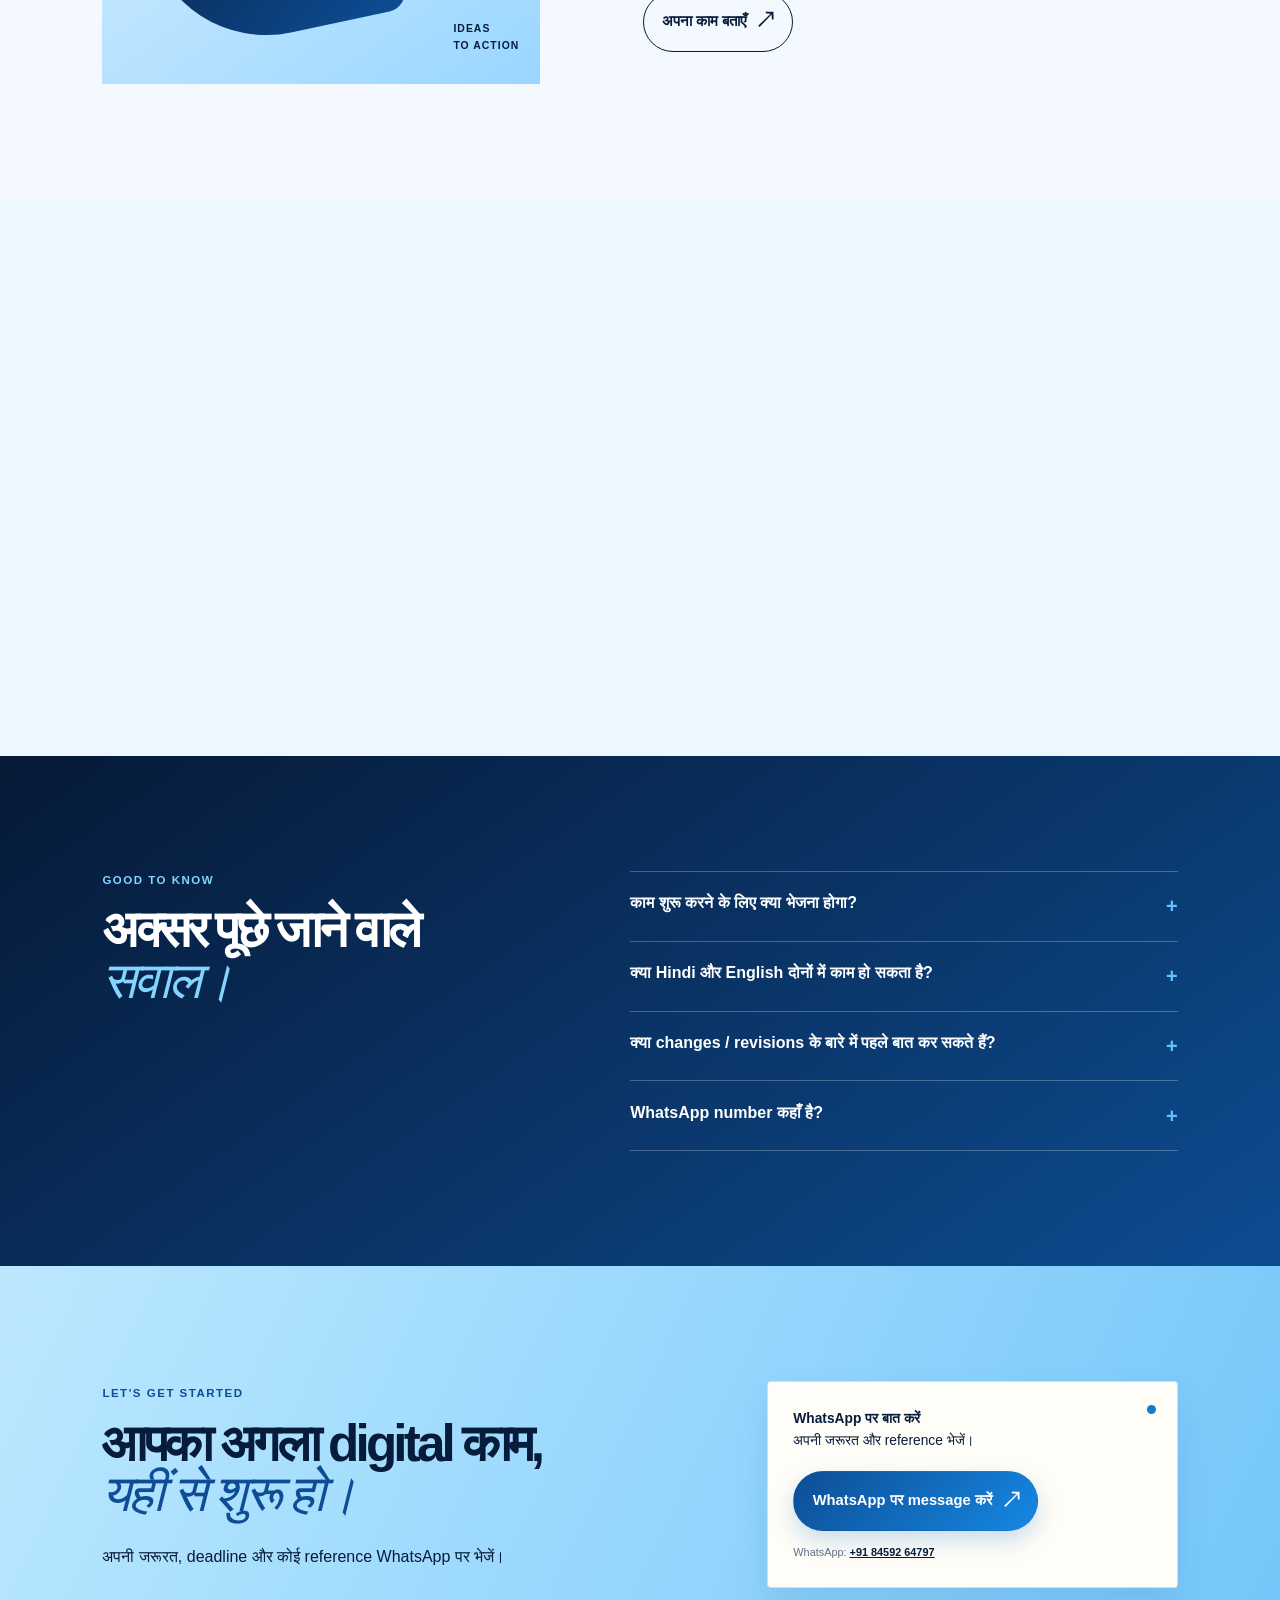
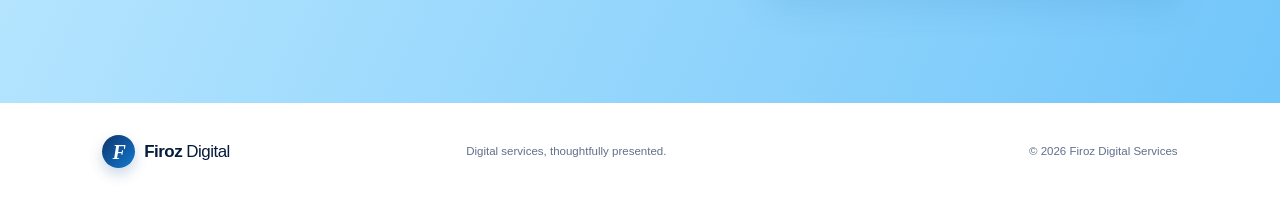
==== commit 3e499e0c: "Redesign Firoz Digital Services website" ====
--- a/index.html
+++ b/index.html
@@ -1,80 +1,122 @@
-<!doctype html>
-<html lang="hi">
-<head>
-  <meta charset="utf-8">
-  <meta name="viewport" content="width=device-width, initial-scale=1">
-  <meta name="description" content="Firoz Digital Services — Resume/CV, posters, banners, Excel sheets, data entry and YouTube thumbnail support in India.">
-  <meta name="robots" content="index,follow">
-  <meta name="referrer" content="strict-origin-when-cross-origin">
-  <meta http-equiv="Content-Security-Policy" content="default-src 'self'; script-src 'self'; style-src 'self' https://fonts.googleapis.com; font-src https://fonts.gstatic.com; img-src 'self' data:; connect-src 'none'; object-src 'none'; base-uri 'self'; form-action 'self'; upgrade-insecure-requests">
-  <title>Firoz Digital Services | Digital work, simply done</title>
-  <link rel="preconnect" href="https://fonts.googleapis.com">
-  <link rel="preconnect" href="https://fonts.gstatic.com" crossorigin>
-  <link href="https://fonts.googleapis.com/css2?family=DM+Sans:wght@400;500;600;700&family=Noto+Sans+Devanagari:wght@400;500;600;700&display=swap" rel="stylesheet">
-  <link rel="stylesheet" href="style.css">
-</head>
-<body>
-  <a class="skip-link" href="#main">मुख्य content पर जाएँ / Skip to content</a>
-  <header class="site-header">
-    <a class="brand" href="#top" aria-label="Firoz Digital Services home"><span class="brand-mark">F</span><span>Firoz <b>Digital</b></span></a>
-    <button class="menu-toggle" aria-expanded="false" aria-controls="site-nav"><span></span><span></span><span></span><span class="sr-only">Menu खोलें</span></button>
-    <nav id="site-nav" aria-label="Main navigation">
-      <a href="#services">सेवाएँ</a><a href="#portfolio">नमूने</a><a href="#about">हमारे बारे में</a><a href="#faq">FAQ</a>
-      <a class="nav-cta" href="#contact">WhatsApp करें</a>
-    </nav>
-  </header>
-
-  <main id="main">
-    <section class="hero" id="top">
-      <div class="hero-copy">
-        <p class="eyebrow"><span></span> INDIA-READY DIGITAL SUPPORT</p>
-        <h1>काम को दें <em>professional</em> पहचान।</h1>
-        <p class="hero-text">Resume से लेकर YouTube thumbnail तक—आपके रोज़मर्रा के digital काम, सरल बातचीत और साफ़ delivery के साथ।</p>
-        <div class="hero-actions"><a class="button primary" href="#contact">WhatsApp पर बात करें <span aria-hidden="true">↗</span></a><a class="button text-button" href="#services">सेवाएँ देखें <span aria-hidden="true">↓</span></a></div>
-        <p class="microcopy">Hindi / English में बातचीत • भारत के ग्राहकों के लिए</p>
-      </div>
-      <div class="hero-visual" aria-label="Digital service illustration">
-        <div class="sun"></div><div class="orbit orbit-one"></div><div class="orbit orbit-two"></div>
-        <div class="floating-card card-resume"><span class="mini-icon">CV</span><div><b>Resume</b><small>Clear. Confident.</small></div></div>
-        <div class="floating-card card-design"><span class="mini-icon">✦</span><div><b>Design</b><small>Make it stand out.</small></div></div>
-        <div class="visual-panel"><p>YOUR IDEAS,<br><strong>MADE USEFUL.</strong></p><div class="panel-lines"><i></i><i></i><i></i></div><span class="panel-dot"></span></div>
-      </div>
-    </section>
-
-    <section class="trust-strip" aria-label="How we work"><div>साफ़ communication</div><i></i><div>काम पर ध्यान</div><i></i><div>आपकी जरूरत के मुताबिक</div></section>
-
-    <section class="section services" id="services">
-      <div class="section-intro"><p class="eyebrow">WHAT WE HELP WITH</p><h2>छोटे काम हों या <em>important</em> deliverables.</h2><p>जिस काम में आपको साफ़, उपयोगी और आकर्षक digital output चाहिए—उसमें मदद के लिए।</p></div>
-      <div class="service-grid">
-        <article class="service-card accent-orange"><span class="service-number">01</span><div class="service-icon">↗</div><h3>Resume / CV Making</h3><p>Job application के लिए साफ़, पढ़ने में आसान resume या CV तैयार करवाएँ।</p><a href="#contact">पूछताछ करें <span>→</span></a></article>
-        <article class="service-card accent-blue"><span class="service-number">02</span><div class="service-icon">✦</div><h3>Posters &amp; Banners</h3><p>Offers, events, social posts या announcements के लिए visual designs।</p><a href="#contact">पूछताछ करें <span>→</span></a></article>
-        <article class="service-card accent-yellow"><span class="service-number">03</span><div class="service-icon">▦</div><h3>Excel &amp; Data Work</h3><p>Data entry, invoice sheets और व्यवस्थित Excel templates में सहायता।</p><a href="#contact">पूछताछ करें <span>→</span></a></article>
-        <article class="service-card accent-pink"><span class="service-number">04</span><div class="service-icon">▶</div><h3>YouTube Thumbnails</h3><p>वीडियो की पहचान के अनुरूप, ध्यान खींचने वाले thumbnail concepts।</p><a href="#contact">पूछताछ करें <span>→</span></a></article>
-      </div>
-    </section>
-
-    <section class="portfolio section" id="portfolio">
-      <div class="portfolio-top"><div><p class="eyebrow">PRACTICE SHOWCASE</p><h2>काम की एक <em>झलक।</em></h2></div><p>ये illustrative placeholders हैं—कोई client work या client claim नहीं। इन्हें अपने असली samples से बदलें।</p></div>
-      <div class="portfolio-grid">
-        <article class="sample resume-sample"><span class="sample-label">SAMPLE PLACEHOLDER</span><div class="resume-page"><b>YOUR NAME</b><small>Professional Profile</small><i></i><i></i><i class="short"></i><strong>EXPERIENCE</strong><i></i><i class="short"></i></div><h3>Resume layout</h3><p>Sample-only preview</p></article>
-        <article class="sample poster-sample"><span class="sample-label">SAMPLE PLACEHOLDER</span><div class="poster-art"><small>CREATE<br>YOUR<br>OWN</small><strong>STORY</strong><span>✷</span></div><h3>Poster concept</h3><p>Sample-only preview</p></article>
-        <article class="sample sheet-sample"><span class="sample-label">SAMPLE PLACEHOLDER</span><div class="sheet-art"><div class="sheet-head">INVOICE SHEET</div><div class="sheet-row"></div><div class="sheet-row"></div><div class="sheet-row"></div><div class="sheet-total">TOTAL</div></div><h3>Invoice sheet</h3><p>Sample-only preview</p></article>
-        <article class="sample thumb-sample"><span class="sample-label">SAMPLE PLACEHOLDER</span><div class="thumb-art"><div class="play">▶</div><b>MAKE IT<br>CLICK!</b><span>NEW</span></div><h3>Thumbnail direction</h3><p>Sample-only preview</p></article>
-      </div>
-    </section>
-
-    <section class="about section" id="about"><div class="about-art"><div class="checker"></div><div class="about-shape">F<span>DS</span></div><p>IDEAS<br>TO ACTION</p></div><div class="about-copy"><p class="eyebrow">ABOUT FIROZ DIGITAL SERVICES</p><h2>सीधी बात, <em>useful</em> digital मदद।</h2><p>Firoz Digital Services उन लोगों के लिए एक starter digital-services space है जिन्हें अपने काम को बेहतर दिखाने या व्यवस्थित करने में मदद चाहिए।</p><p>आप अपनी जरूरत साझा करें, reference दें और मिलकर सही direction तय करें। यह site जानबूझकर transparent रखी गई है: यहाँ कोई बनाई हुई ratings, prices या promises नहीं हैं।</p><a class="button outline" href="#contact">अपना काम बताएँ <span aria-hidden="true">↗</span></a></div></section>
-
-    <section class="faq section" id="faq"><div class="section-intro"><p class="eyebrow">GOOD TO KNOW</p><h2>अक्सर पूछे जाने वाले <em>सवाल।</em></h2></div><div class="faq-list">
-      <details><summary>काम शुरू करने के लिए क्या भेजना होगा?<span>+</span></summary><p>अपनी जरूरत, text/content, size या format preference और कोई reference image/link भेजें। जितनी स्पष्ट जानकारी होगी, उतनी अच्छी शुरुआत होगी।</p></details>
-      <details><summary>क्या Hindi और English दोनों में काम हो सकता है?<span>+</span></summary><p>हाँ, बातचीत और content की जरूरत Hindi या English में बताई जा सकती है। Final wording भेजने से पहले जाँच लें।</p></details>
-      <details><summary>क्या changes / revisions के बारे में पहले बात कर सकते हैं?<span>+</span></summary><p>बिल्कुल। काम शुरू करने से पहले scope, files और बदलावों की अपेक्षा WhatsApp पर साफ़ कर लें।</p></details>
-      <details><summary>WhatsApp number कहाँ है?<span>+</span></summary><p>इस starter site में कोई contact detail invent नहीं की गई है। नीचे दिए गए setup box में अपना verified WhatsApp number जोड़ने के बाद button सक्रिय करें।</p></details>
-    </div></section>
-
-    <section class="contact" id="contact"><div><p class="eyebrow">LET'S GET STARTED</p><h2>आपका अगला digital काम,<br><em>यहीं से शुरू हो।</em></h2><p>अपनी जरूरत, deadline और कोई reference WhatsApp पर भेजें।</p></div><div class="contact-box"><span class="status-dot"></span><p><b>WhatsApp setup needed</b><br>अपना verified नंबर जोड़कर इस button को चालू करें।</p><a class="button primary disabled" href="#" aria-disabled="true" id="whatsapp-link">WhatsApp पर message करें <span aria-hidden="true">↗</span></a><small>Setup hint: index.html में <code>YOUR_WHATSAPP_NUMBER</code> खोजें।</small></div></section>
-  </main>
-  <footer><a class="brand" href="#top"><span class="brand-mark">F</span><span>Firoz <b>Digital</b></span></a><p>Digital services, thoughtfully presented.</p><p>© <span id="year"></span> Firoz Digital Services</p></footer>
-  <script src="script.js"></script>
-</body>
-</html>
+<!doctype html>
+<html lang="hi">
+<head>
+  <meta charset="utf-8">
+  <meta name="viewport" content="width=device-width, initial-scale=1">
+  <meta name="description" content="Firoz Digital Services — Resume/CV, posters, banners, Excel sheets, data entry and YouTube thumbnail support in India.">
+  <meta name="robots" content="index,follow">
+  <meta name="referrer" content="strict-origin-when-cross-origin">
+  <meta name="theme-color" content="#14213d">
+  <link rel="canonical" href="https://wwwfirozshaikh5419-bit.github.io/firoz-digital-services/">
+  <meta property="og:type" content="website">
+  <meta property="og:site_name" content="Firoz Digital Services">
+  <meta property="og:title" content="Firoz Digital Services | Digital work, simply done">
+  <meta property="og:description" content="Clear, useful support for resumes, designs, Excel work and YouTube thumbnails.">
+  <meta property="og:url" content="https://wwwfirozshaikh5419-bit.github.io/firoz-digital-services/">
+  <meta name="twitter:card" content="summary">
+  <meta http-equiv="Content-Security-Policy" content="default-src 'self'; script-src 'self'; style-src 'self' https://fonts.googleapis.com; font-src https://fonts.gstatic.com; img-src 'self' data:; connect-src 'none'; object-src 'none'; base-uri 'self'; form-action 'self'; upgrade-insecure-requests">
+  <title>Firoz Digital Services | Digital work, simply done</title>
+  <link rel="preconnect" href="https://fonts.googleapis.com">
+  <link rel="preconnect" href="https://fonts.gstatic.com" crossorigin>
+  <link href="https://fonts.googleapis.com/css2?family=DM+Sans:wght@400;500;600;700&family=Noto+Sans+Devanagari:wght@400;500;600;700&display=swap" rel="stylesheet">
+  <link rel="stylesheet" href="style.css">
+  <script type="application/ld+json">
+    {
+      "@context": "https://schema.org",
+      "@type": "ProfessionalService",
+      "name": "Firoz Digital Services",
+      "url": "https://wwwfirozshaikh5419-bit.github.io/firoz-digital-services/",
+      "description": "Support for resumes, posters and banners, Excel and data work, and YouTube thumbnail concepts.",
+      "areaServed": "IN",
+      "contactPoint": {
+        "@type": "ContactPoint",
+        "contactType": "customer service",
+        "url": "https://wa.me/918459264797"
+      }
+    }
+  </script>
+</head>
+<body>
+  <a class="skip-link" href="#main">मुख्य content पर जाएँ / Skip to content</a>
+  <header class="site-header">
+    <a class="brand" href="#top" aria-label="Firoz Digital Services home"><span class="brand-mark">F</span><span>Firoz <b>Digital</b></span></a>
+    <button class="menu-toggle" aria-expanded="false" aria-controls="site-nav" aria-label="Menu खोलें"><span></span><span></span><span></span><span class="sr-only">Menu खोलें</span></button>
+    <nav id="site-nav" aria-label="Main navigation">
+      <a href="#services">सेवाएँ</a><a href="#process">कैसे काम करता है</a><a href="#about">हमारे बारे में</a><a href="#faq">FAQ</a>
+      <a class="nav-cta whatsapp-action" href="https://wa.me/918459264797?text=Namaste%2C%20mujhe%20digital%20service%20ke%20baare%20mein%20baat%20karni%20hai.">WhatsApp करें</a>
+    </nav>
+  </header>
+
+  <main id="main">
+    <section class="hero" id="top">
+      <div class="hero-copy">
+        <p class="eyebrow"><span></span> INDIA-READY DIGITAL SUPPORT</p>
+        <h1>काम को दें <em>professional</em> पहचान।</h1>
+        <p class="hero-text">Resume से लेकर YouTube thumbnail तक—आपके रोज़मर्रा के digital काम, सरल बातचीत और साफ़ delivery के साथ।</p>
+        <div class="hero-actions"><a class="button primary whatsapp-action" href="https://wa.me/918459264797?text=Namaste%2C%20mujhe%20digital%20service%20ke%20baare%20mein%20baat%20karni%20hai.">WhatsApp पर बात करें <span aria-hidden="true">↗</span></a><a class="button text-button" href="#services">सेवाएँ देखें <span aria-hidden="true">↓</span></a></div>
+        <p class="microcopy">Hindi / English में बातचीत • भारत के ग्राहकों के लिए</p>
+      </div>
+      <div class="hero-visual" aria-label="Digital service illustration">
+        <div class="sun"></div><div class="orbit orbit-one"></div><div class="orbit orbit-two"></div>
+        <div class="floating-card card-resume"><span class="mini-icon">CV</span><div><b>Resume</b><small>Clear. Confident.</small></div></div>
+        <div class="floating-card card-design"><span class="mini-icon">✦</span><div><b>Design</b><small>Make it stand out.</small></div></div>
+        <div class="visual-panel"><p>YOUR IDEAS,<br><strong>MADE USEFUL.</strong></p><div class="panel-lines"><i></i><i></i><i></i></div><span class="panel-dot"></span></div>
+      </div>
+    </section>
+
+    <section class="trust-strip" aria-label="How we work"><div>साफ़ communication</div><i></i><div>काम पर ध्यान</div><i></i><div>आपकी जरूरत के मुताबिक</div></section>
+
+    <section class="section services" id="services">
+      <div class="section-intro"><p class="eyebrow">WHAT WE HELP WITH</p><h2>छोटे काम हों या <em>important</em> deliverables.</h2><p>जिस काम में आपको साफ़, उपयोगी और आकर्षक digital output चाहिए—उसमें मदद के लिए।</p></div>
+      <div class="service-grid">
+        <article class="service-card accent-orange"><span class="service-number">01</span><div class="service-icon">↗</div><h3>Resume / CV Making</h3><p>Job application के लिए साफ़, पढ़ने में आसान resume या CV तैयार करवाएँ।</p><a class="whatsapp-action" data-service="Resume / CV Making" href="https://wa.me/918459264797?text=Namaste%2C%20mujhe%20Resume%20%2F%20CV%20Making%20ke%20baare%20mein%20baat%20karni%20hai.">पूछताछ करें <span>→</span></a></article>
+        <article class="service-card accent-blue"><span class="service-number">02</span><div class="service-icon">✦</div><h3>Posters &amp; Banners</h3><p>Offers, events, social posts या announcements के लिए visual designs।</p><a class="whatsapp-action" data-service="Posters & Banners" href="https://wa.me/918459264797?text=Namaste%2C%20mujhe%20Posters%20aur%20Banners%20ke%20baare%20mein%20baat%20karni%20hai.">पूछताछ करें <span>→</span></a></article>
+        <article class="service-card accent-yellow"><span class="service-number">03</span><div class="service-icon">▦</div><h3>Excel &amp; Data Work</h3><p>Data entry, invoice sheets और व्यवस्थित Excel templates में सहायता।</p><a class="whatsapp-action" data-service="Excel & Data Work" href="https://wa.me/918459264797?text=Namaste%2C%20mujhe%20Excel%20aur%20Data%20Work%20ke%20baare%20mein%20baat%20karni%20hai.">पूछताछ करें <span>→</span></a></article>
+        <article class="service-card accent-pink"><span class="service-number">04</span><div class="service-icon">▶</div><h3>YouTube Thumbnails</h3><p>वीडियो की पहचान के अनुरूप, ध्यान खींचने वाले thumbnail concepts।</p><a class="whatsapp-action" data-service="YouTube Thumbnails" href="https://wa.me/918459264797?text=Namaste%2C%20mujhe%20YouTube%20Thumbnails%20ke%20baare%20mein%20baat%20karni%20hai.">पूछताछ करें <span>→</span></a></article>
+      </div>
+    </section>
+
+    <section class="process section" id="process">
+      <div class="section-intro reveal"><p class="eyebrow">SIMPLE PROCESS</p><h2>काम शुरू करना, <em>simple</em> रखें।</h2><p>आपकी जरूरत समझने से लेकर final file share करने तक, हर step को पहले से साफ़ रखें।</p></div>
+      <ol class="process-steps">
+        <li class="reveal"><span>01</span><div><h3>अपनी जरूरत बताइए</h3><p>WhatsApp पर काम का type, text/content, size या format और कोई reference भेजें।</p></div></li>
+        <li class="reveal"><span>02</span><div><h3>Details पर बात करें</h3><p>काम शुरू करने से पहले scope, files और changes के बारे में साफ़ बात करें।</p></div></li>
+        <li class="reveal"><span>03</span><div><h3>काम को finalise करें</h3><p>Output check करें और जिस format की जरूरत हो, उसके बारे में WhatsApp पर बात करें।</p></div></li>
+      </ol>
+    </section>
+
+    <section class="portfolio section" id="portfolio">
+      <div class="portfolio-top"><div><p class="eyebrow">PRACTICE SHOWCASE</p><h2>काम की एक <em>झलक।</em></h2></div><p>ये illustrative placeholders हैं—कोई client work या client claim नहीं। इन्हें अपने असली samples से बदलें।</p></div>
+      <div class="portfolio-grid">
+        <article class="sample resume-sample"><span class="sample-label">SAMPLE PLACEHOLDER</span><div class="resume-page"><b>YOUR NAME</b><small>Professional Profile</small><i></i><i></i><i class="short"></i><strong>EXPERIENCE</strong><i></i><i class="short"></i></div><h3>Resume layout</h3><p>Sample-only preview</p></article>
+        <article class="sample poster-sample"><span class="sample-label">SAMPLE PLACEHOLDER</span><div class="poster-art"><small>CREATE<br>YOUR<br>OWN</small><strong>STORY</strong><span>✷</span></div><h3>Poster concept</h3><p>Sample-only preview</p></article>
+        <article class="sample sheet-sample"><span class="sample-label">SAMPLE PLACEHOLDER</span><div class="sheet-art"><div class="sheet-head">INVOICE SHEET</div><div class="sheet-row"></div><div class="sheet-row"></div><div class="sheet-row"></div><div class="sheet-total">TOTAL</div></div><h3>Invoice sheet</h3><p>Sample-only preview</p></article>
+        <article class="sample thumb-sample"><span class="sample-label">SAMPLE PLACEHOLDER</span><div class="thumb-art"><div class="play">▶</div><b>MAKE IT<br>CLICK!</b><span>NEW</span></div><h3>Thumbnail direction</h3><p>Sample-only preview</p></article>
+      </div>
+    </section>
+
+    <section class="about section" id="about"><div class="about-art"><div class="checker"></div><div class="about-shape">F<span>DS</span></div><p>IDEAS<br>TO ACTION</p></div><div class="about-copy"><p class="eyebrow">ABOUT FIROZ DIGITAL SERVICES</p><h2>सीधी बात, <em>useful</em> digital मदद।</h2><p>Firoz Digital Services उन लोगों के लिए एक starter digital-services space है जिन्हें अपने काम को बेहतर दिखाने या व्यवस्थित करने में मदद चाहिए।</p><p>आप अपनी जरूरत साझा करें, reference दें और मिलकर सही direction तय करें। यह site जानबूझकर transparent रखी गई है: यहाँ कोई बनाई हुई ratings, prices या promises नहीं हैं।</p><a class="button outline" href="#contact">अपना काम बताएँ <span aria-hidden="true">↗</span></a></div></section>
+
+    <section class="why section" id="why-us">
+      <div class="why-copy reveal"><p class="eyebrow">WHY CHOOSE US</p><h2>हर काम के लिए <em>clear</em> शुरुआत।</h2><p>जब किसी digital काम में सही wording, format या visual direction चाहिए, तो पहले details को समझना मदद करता है।</p><a class="button navy-button whatsapp-action" href="https://wa.me/918459264797?text=Namaste%2C%20mujhe%20digital%20service%20ke%20baare%20mein%20baat%20karni%20hai.">काम के बारे में पूछें <span aria-hidden="true">↗</span></a></div>
+      <div class="why-list">
+        <article class="reveal"><span aria-hidden="true">01</span><h3>Hindi / English में बात</h3><p>अपनी जरूरत उस language में बताइए जो आपके लिए आसान हो।</p></article>
+        <article class="reveal"><span aria-hidden="true">02</span><h3>आपके reference के साथ</h3><p>आपकी file, text और example से काम की direction तय की जा सकती है।</p></article>
+        <article class="reveal"><span aria-hidden="true">03</span><h3>पहले से साफ़ details</h3><p>Scope और changes पर काम शुरू करने से पहले बात की जा सकती है।</p></article>
+      </div>
+    </section>
+
+    <section class="faq section" id="faq"><div class="section-intro"><p class="eyebrow">GOOD TO KNOW</p><h2>अक्सर पूछे जाने वाले <em>सवाल।</em></h2></div><div class="faq-list">
+      <details><summary>काम शुरू करने के लिए क्या भेजना होगा?<span>+</span></summary><p>अपनी जरूरत, text/content, size या format preference और कोई reference image/link भेजें। जितनी स्पष्ट जानकारी होगी, उतनी अच्छी शुरुआत होगी।</p></details>
+      <details><summary>क्या Hindi और English दोनों में काम हो सकता है?<span>+</span></summary><p>हाँ, बातचीत और content की जरूरत Hindi या English में बताई जा सकती है। Final wording भेजने से पहले जाँच लें।</p></details>
+      <details><summary>क्या changes / revisions के बारे में पहले बात कर सकते हैं?<span>+</span></summary><p>बिल्कुल। काम शुरू करने से पहले scope, files और बदलावों की अपेक्षा WhatsApp पर साफ़ कर लें।</p></details>
+      <details><summary>WhatsApp number कहाँ है?<span>+</span></summary><p>इस starter site में कोई contact detail invent नहीं की गई है। नीचे दिए गए setup box में अपना verified WhatsApp number जोड़ने के बाद button सक्रिय करें।</p></details>
+    </div></section>
+
+    <section class="contact" id="contact"><div><p class="eyebrow">LET'S GET STARTED</p><h2>आपका अगला digital काम,<br><em>यहीं से शुरू हो।</em></h2><p>अपनी जरूरत, deadline और कोई reference WhatsApp पर भेजें।</p></div><div class="contact-box"><span class="status-dot" aria-hidden="true"></span><p><b>WhatsApp पर बात करें</b><br>अपनी जरूरत और reference भेजें।</p><a class="button primary whatsapp-action" href="https://wa.me/918459264797?text=Namaste%2C%20mujhe%20digital%20service%20ke%20baare%20mein%20baat%20karni%20hai." id="whatsapp-link" aria-label="WhatsApp पर Firoz Digital Services को message करें">WhatsApp पर message करें <span aria-hidden="true">↗</span></a><small>WhatsApp: <a href="https://wa.me/918459264797" aria-label="WhatsApp number 91 84592 64797">+91 84592 64797</a></small></div></section>
+  </main>
+  <footer><a class="brand" href="#top"><span class="brand-mark">F</span><span>Firoz <b>Digital</b></span></a><p>Digital services, thoughtfully presented.</p><p>© <span id="year"></span> Firoz Digital Services</p></footer>
+  <a class="whatsapp-float whatsapp-action" href="https://wa.me/918459264797?text=Namaste%2C%20mujhe%20digital%20service%20ke%20baare%20mein%20baat%20karni%20hai." aria-label="WhatsApp पर Firoz Digital Services को message करें"><span aria-hidden="true">◔</span><b>WhatsApp</b></a>
+  <script src="script.js"></script>
+</body>
+</html>
--- a/style.css
+++ b/style.css
@@ -1,2 +1,28 @@
-:root{--ink:#14213d;--muted:#647085;--cream:#fbf7ef;--paper:#fffdf9;--orange:#ff7043;--yellow:#ffd34e;--blue:#75b7e3;--pink:#eea0b8;--line:#e5dfd5;--sans:"DM Sans","Noto Sans Devanagari",sans-serif}*{box-sizing:border-box}html{scroll-behavior:smooth}body{margin:0;background:var(--cream);color:var(--ink);font-family:var(--sans);line-height:1.6}.skip-link{position:absolute;left:-10000px}.skip-link:focus{left:1rem;top:1rem;background:#fff;color:#000;padding:.7rem;z-index:99}.site-header{height:82px;padding:0 clamp(1.2rem,5vw,5.5rem);display:flex;align-items:center;justify-content:space-between;background:rgba(251,247,239,.93);backdrop-filter:blur(10px);border-bottom:1px solid transparent;position:sticky;top:0;z-index:20}.brand{display:inline-flex;align-items:center;gap:.55rem;color:var(--ink);font-size:1.06rem;font-weight:600;text-decoration:none;letter-spacing:-.03em}.brand b{font-weight:400}.brand-mark{width:33px;height:33px;display:grid;place-items:center;background:var(--ink);border-radius:50%;font-family:Georgia,serif;color:var(--yellow);font-size:1.25rem;font-style:italic}nav{display:flex;align-items:center;gap:1.65rem}nav a{color:var(--ink);font-size:.89rem;text-decoration:none;font-weight:500}nav a:hover,.text-button:hover{color:var(--orange)}.nav-cta{background:var(--ink);color:#fff!important;border-radius:100px;padding:.64rem 1rem}.menu-toggle{display:none;background:transparent;border:0}.hero{min-height:620px;padding:clamp(4rem,9vw,8.2rem) clamp(1.2rem,8vw,9.5rem) 5.5rem;display:grid;grid-template-columns:1.1fr .9fr;gap:3rem;align-items:center;overflow:hidden}.eyebrow{color:#e15b37;font-weight:700;font-size:.72rem;letter-spacing:.13em;margin:0 0 1rem}.eyebrow span{display:inline-block;background:var(--orange);width:8px;height:8px;border-radius:50%;margin-right:.4rem}.hero h1,.section h2,.contact h2{font-size:clamp(2.65rem,5.6vw,5.8rem);line-height:.98;letter-spacing:-.075em;margin:0 0 1.55rem;max-width:690px}.section h2,.contact h2{font-size:clamp(2.15rem,4vw,4rem)}em{font-family:Georgia,"Noto Sans Devanagari",serif;font-weight:400;color:var(--orange);letter-spacing:-.05em}.hero-text{font-size:1.08rem;color:var(--muted);max-width:500px;margin:0 0 2rem}.hero-actions{display:flex;gap:1.2rem;align-items:center;flex-wrap:wrap}.button{display:inline-flex;align-items:center;gap:.7rem;border:1px solid transparent;padding:.85rem 1.15rem;border-radius:100px;text-decoration:none;font-weight:600;font-size:.92rem;transition:.2s}.button span{font-size:1.2rem}.primary{background:var(--orange);color:#fff;box-shadow:0 8px 18px rgba(255,112,67,.2)}.primary:hover{transform:translateY(-2px);box-shadow:0 12px 22px rgba(255,112,67,.3)}.text-button{color:var(--ink);padding-left:0}.microcopy{font-size:.78rem;color:var(--muted);margin-top:1.5rem}.hero-visual{height:390px;position:relative;isolation:isolate}.sun{position:absolute;width:320px;height:320px;border-radius:50%;background:var(--yellow);right:8%;top:9%;z-index:-2}.orbit{position:absolute;border:1px solid rgba(20,33,61,.2);border-radius:50%;z-index:-1}.orbit-one{width:370px;height:180px;transform:rotate(-27deg);right:0;top:105px}.orbit-two{width:290px;height:130px;transform:rotate(35deg);right:10px;top:130px}.visual-panel{position:absolute;background:var(--ink);color:#fff;width:230px;height:255px;right:20%;top:64px;padding:1.7rem;border-radius:3px;box-shadow:18px 20px 0 rgba(20,33,61,.11);transform:rotate(3deg)}.visual-panel p{font-size:1.05rem;line-height:1.25;margin:0}.visual-panel strong{color:var(--yellow)}.panel-lines{position:absolute;bottom:2.1rem;left:1.7rem}.panel-lines i{display:block;width:128px;height:4px;margin:.6rem 0;background:#fff;border-radius:3px}.panel-lines i:nth-child(2){width:93px;background:var(--orange)}.panel-lines i:nth-child(3){width:111px;background:var(--blue)}.panel-dot{position:absolute;width:18px;height:18px;background:var(--orange);border-radius:50%;right:1.5rem;bottom:1.7rem}.floating-card{position:absolute;padding:.8rem 1rem;background:#fff;border-radius:4px;display:flex;gap:.7rem;align-items:center;box-shadow:0 10px 22px rgba(20,33,61,.12)}.floating-card b{font-size:.87rem;display:block}.floating-card small{display:block;color:var(--muted);font-size:.67rem}.mini-icon{width:29px;height:29px;border-radius:50%;display:grid;place-items:center;background:var(--blue);color:var(--ink);font-size:.7rem;font-weight:700}.card-resume{left:1%;top:52px;transform:rotate(-6deg)}.card-design{right:-1%;bottom:38px;transform:rotate(6deg)}.card-design .mini-icon{background:var(--pink)}.trust-strip{padding:1.2rem max(1.2rem,8vw);background:var(--ink);color:#fff;display:flex;align-items:center;justify-content:center;gap:2.2rem;font-size:.85rem;font-weight:600}.trust-strip i{width:5px;height:5px;border-radius:50%;background:var(--yellow)}.section{padding:clamp(4.5rem,9vw,8.5rem) clamp(1.2rem,8vw,9.5rem)}.section-intro{max-width:630px}.section-intro>p:last-child{color:var(--muted);max-width:550px}.service-grid{display:grid;grid-template-columns:repeat(4,1fr);gap:1rem;margin-top:3.7rem}.service-card{min-height:305px;border:1px solid var(--line);border-radius:4px;padding:1.4rem;position:relative;background:var(--paper);overflow:hidden;display:flex;flex-direction:column;transition:transform .2s,box-shadow .2s}.service-card:hover{transform:translateY(-6px);box-shadow:0 14px 25px rgba(20,33,61,.1)}.service-card:before{content:"";position:absolute;width:85px;height:85px;right:-28px;top:-32px;border-radius:50%;background:var(--accent)}.accent-orange{--accent:var(--orange)}.accent-blue{--accent:var(--blue)}.accent-yellow{--accent:var(--yellow)}.accent-pink{--accent:var(--pink)}.service-number{color:var(--muted);font-size:.75rem}.service-icon{width:44px;height:44px;background:var(--accent);display:grid;place-items:center;margin:2rem 0 1.6rem;font-size:1.25rem;font-weight:700;border-radius:2px}.service-card h3{font-size:1.1rem;margin:0}.service-card p{color:var(--muted);font-size:.88rem;margin:.55rem 0 1rem}.service-card a{margin-top:auto;color:var(--ink);font-size:.83rem;font-weight:700;text-decoration:none}.service-card a span{color:var(--orange);font-size:1.1rem;margin-left:.2rem}.portfolio{background:#f2ebde}.portfolio-top{display:flex;justify-content:space-between;gap:3rem;align-items:end}.portfolio-top>p{max-width:390px;color:var(--muted);font-size:.9rem}.portfolio-grid{display:grid;grid-template-columns:repeat(4,1fr);gap:1.1rem;margin-top:3.5rem}.sample{position:relative}.sample-label{position:absolute;top:.6rem;left:.6rem;background:rgba(255,255,255,.88);padding:.24rem .4rem;font-size:.5rem;font-weight:700;letter-spacing:.05em;z-index:2}.sample>div{height:220px;border-radius:3px;overflow:hidden}.sample h3{font-size:.92rem;margin:1rem 0 0}.sample p{color:var(--muted);font-size:.72rem;margin:.05rem 0}.resume-sample{background:#d9e8ed;padding-bottom:.1rem}.resume-page{background:#fff;width:62%;height:84%!important;margin:1.8rem auto 0;padding:1rem;box-shadow:5px 5px 0 rgba(20,33,61,.15)}.resume-page b{font-size:.66rem;letter-spacing:.08em;display:block}.resume-page small{display:block;color:#6f8292;font-size:.45rem;margin:.2rem 0 .7rem}.resume-page i{display:block;background:#ccd9df;height:4px;margin:.32rem 0}.resume-page i.short{width:67%}.resume-page strong{font-size:.43rem;color:#e56845;letter-spacing:.08em;display:block;margin-top:.8rem}.poster-art{background:var(--orange);color:var(--ink);padding:1.7rem;position:relative}.poster-art small{font-size:1.1rem;line-height:.95;font-weight:700}.poster-art strong{font-family:Georgia,serif;font-size:2.5rem;line-height:.8;position:absolute;bottom:2rem;left:1.6rem;color:#fff}.poster-art span{position:absolute;right:1.5rem;bottom:1.2rem;font-size:4rem;color:var(--yellow)}.sheet-art{background:#b1d8c0;padding:1.5rem}.sheet-head{font-size:.72rem;font-weight:700;background:#1f6f50;color:#fff;padding:.5rem}.sheet-row{height:18px;border-bottom:1px solid #579b79;background:repeating-linear-gradient(90deg,transparent 0 36%,#579b79 36.4% 37%,transparent 37.4% 65%,#579b79 65.4% 66%,transparent 66.4%)}.sheet-total{width:48%;margin:1rem 0 0 auto;color:#fff;background:#1f6f50;padding:.4rem;font-size:.6rem;font-weight:700}.thumb-art{background:#172c4d;color:#fff;padding:1.5rem;position:relative}.thumb-art b{font-size:2rem;line-height:.88;position:absolute;bottom:1.6rem}.thumb-art .play{width:50px;height:50px;border-radius:50%;background:var(--yellow);color:var(--ink);display:grid;place-items:center;margin-left:auto}.thumb-art span{position:absolute;background:var(--orange);right:1.3rem;bottom:1.5rem;font-size:.6rem;font-weight:700;padding:.25rem}.about{display:grid;grid-template-columns:.9fr 1.1fr;gap:clamp(2.5rem,8vw,9rem);align-items:center}.about-art{height:410px;background:var(--blue);position:relative;overflow:hidden}.checker{position:absolute;width:145px;height:145px;right:-10px;top:-10px;background:conic-gradient(var(--yellow) 25%,transparent 0 50%,var(--yellow) 0 75%,transparent 0);background-size:28px 28px}.about-shape{position:absolute;left:10%;bottom:12%;width:240px;height:240px;border-radius:50% 50% 8% 50%;background:var(--ink);color:var(--yellow);font-family:Georgia,serif;font-size:9rem;line-height:1;padding:2.8rem 0 0 3.4rem;transform:rotate(-12deg)}.about-shape span{font-family:var(--sans);font-size:.65rem;position:absolute;bottom:2.1rem;right:1.1rem;color:#fff;letter-spacing:.12em}.about-art>p{position:absolute;right:1.3rem;bottom:1.2rem;color:var(--ink);font-size:.65rem;letter-spacing:.1em;font-weight:700}.about-copy p:not(.eyebrow){color:var(--muted);max-width:555px}.outline{border-color:var(--ink);color:var(--ink);margin-top:1rem}.outline:hover{background:var(--ink);color:#fff}.faq{background:var(--ink);color:#fff;display:grid;grid-template-columns:.9fr 1.1fr;gap:5rem}.faq .eyebrow{color:var(--yellow)}.faq h2 em{color:var(--yellow)}.faq-list{border-top:1px solid rgba(255,255,255,.25)}details{border-bottom:1px solid rgba(255,255,255,.25);padding:1.15rem 0}summary{cursor:pointer;list-style:none;font-size:1rem;font-weight:600;display:flex;justify-content:space-between;gap:1rem}summary::-webkit-details-marker{display:none}summary span{color:var(--yellow);font-size:1.25rem}details[open] summary span{transform:rotate(45deg)}details p{color:#c7cfdb;font-size:.9rem;padding-right:2rem;margin:.85rem 0 .1rem}.contact{background:var(--yellow);padding:clamp(4.5rem,9vw,8.5rem) clamp(1.2rem,8vw,9.5rem);display:grid;grid-template-columns:1.2fr .8fr;gap:3rem;align-items:center}.contact .eyebrow{color:#b74d2f}.contact h2 em{color:#db5b39}.contact>div>p:last-child{max-width:450px}.contact-box{background:#fffdf7;padding:1.6rem;border:1px solid rgba(20,33,61,.17);border-radius:4px;position:relative}.contact-box p{font-size:.86rem;margin:0 0 1.2rem}.contact-box small{display:block;color:var(--muted);font-size:.68rem;margin-top:.8rem}.contact-box code{background:#eee9df;padding:.08rem .2rem}.status-dot{position:absolute;width:9px;height:9px;border-radius:50%;background:var(--orange);right:1.3rem;top:1.4rem}.disabled{background:#9aa3af;cursor:not-allowed;box-shadow:none}.disabled:hover{transform:none;box-shadow:none}footer{padding:2rem clamp(1.2rem,8vw,9.5rem);display:grid;grid-template-columns:1fr 1fr 1fr;gap:1rem;align-items:center;background:var(--paper)}footer p{font-size:.72rem;color:var(--muted);margin:0}footer p:last-child{text-align:right}.sr-only{position:absolute;width:1px;height:1px;overflow:hidden;clip:rect(0,0,0,0)}@media(max-width:800px){.site-header{height:70px}.menu-toggle{display:block;width:38px;height:34px;padding:.4rem;position:relative;z-index:22}.menu-toggle span:not(.sr-only){height:2px;background:var(--ink);display:block;margin:5px}.menu-toggle[aria-expanded=true] span:nth-child(1){transform:translateY(7px) rotate(45deg)}.menu-toggle[aria-expanded=true] span:nth-child(2){opacity:0}.menu-toggle[aria-expanded=true] span:nth-child(3){transform:translateY(-7px) rotate(-45deg)}nav{display:none;position:absolute;top:70px;left:0;right:0;background:var(--paper);padding:1.4rem;box-shadow:0 12px 18px rgba(20,33,61,.12);flex-direction:column;align-items:stretch;gap:1.1rem}nav.open{display:flex}nav a{padding:.25rem}.nav-cta{text-align:center}.hero{grid-template-columns:1fr;padding-top:4.2rem;gap:1rem;min-height:0}.hero-visual{height:300px;max-width:440px;width:100%;margin:auto}.sun{width:250px;height:250px}.visual-panel{width:190px;height:220px;right:18%;top:38px;padding:1.2rem}.card-resume{left:0;top:20px}.card-design{right:0;bottom:10px}.trust-strip{gap:.9rem;font-size:.68rem;justify-content:space-around}.trust-strip i{display:none}.service-grid,.portfolio-grid{grid-template-columns:repeat(2,1fr)}.portfolio-top,.about,.faq,.contact{grid-template-columns:1fr;gap:2.2rem}.about-art{height:320px}.about-shape{transform:scale(.8) rotate(-12deg);transform-origin:left bottom}.faq{padding-top:4.5rem;padding-bottom:4.5rem}footer{grid-template-columns:1fr 1fr}footer p:last-child{grid-column:1/-1;text-align:left}}@media(max-width:440px){.hero h1{font-size:2.65rem}.hero-visual{transform:scale(.9);transform-origin:center}.service-grid,.portfolio-grid{grid-template-columns:1fr}.service-card{min-height:245px}.sample>div{height:200px}.trust-strip{display:block;text-align:center}.trust-strip div{margin:.28rem}.about-art{height:280px}footer{grid-template-columns:1fr}.contact h2{font-size:2.3rem}}
-.contact-box .button:not(.disabled)+small{display:none}
+:root{--ink:#14213d;--muted:#647085;--cream:#fbf7ef;--paper:#fffdf9;--orange:#ff7043;--yellow:#ffd34e;--blue:#75b7e3;--pink:#eea0b8;--line:#e5dfd5;--sans:"DM Sans","Noto Sans Devanagari",sans-serif}*{box-sizing:border-box}html{scroll-behavior:smooth}body{margin:0;background:var(--cream);color:var(--ink);font-family:var(--sans);line-height:1.6}.skip-link{position:absolute;left:-10000px}.skip-link:focus{left:1rem;top:1rem;background:#fff;color:#000;padding:.7rem;z-index:99}.site-header{height:82px;padding:0 clamp(1.2rem,5vw,5.5rem);display:flex;align-items:center;justify-content:space-between;background:rgba(251,247,239,.93);backdrop-filter:blur(10px);border-bottom:1px solid transparent;position:sticky;top:0;z-index:20}.brand{display:inline-flex;align-items:center;gap:.55rem;color:var(--ink);font-size:1.06rem;font-weight:600;text-decoration:none;letter-spacing:-.03em}.brand b{font-weight:400}.brand-mark{width:33px;height:33px;display:grid;place-items:center;background:var(--ink);border-radius:50%;font-family:Georgia,serif;color:var(--yellow);font-size:1.25rem;font-style:italic}nav{display:flex;align-items:center;gap:1.65rem}nav a{color:var(--ink);font-size:.89rem;text-decoration:none;font-weight:500}nav a:hover,.text-button:hover{color:var(--orange)}.nav-cta{background:var(--ink);color:#fff!important;border-radius:100px;padding:.64rem 1rem}.menu-toggle{display:none;background:transparent;border:0}.hero{min-height:620px;padding:clamp(4rem,9vw,8.2rem) clamp(1.2rem,8vw,9.5rem) 5.5rem;display:grid;grid-template-columns:1.1fr .9fr;gap:3rem;align-items:center;overflow:hidden}.eyebrow{color:#e15b37;font-weight:700;font-size:.72rem;letter-spacing:.13em;margin:0 0 1rem}.eyebrow span{display:inline-block;background:var(--orange);width:8px;height:8px;border-radius:50%;margin-right:.4rem}.hero h1,.section h2,.contact h2{font-size:clamp(2.65rem,5.6vw,5.8rem);line-height:.98;letter-spacing:-.075em;margin:0 0 1.55rem;max-width:690px}.section h2,.contact h2{font-size:clamp(2.15rem,4vw,4rem)}em{font-family:Georgia,"Noto Sans Devanagari",serif;font-weight:400;color:var(--orange);letter-spacing:-.05em}.hero-text{font-size:1.08rem;color:var(--muted);max-width:500px;margin:0 0 2rem}.hero-actions{display:flex;gap:1.2rem;align-items:center;flex-wrap:wrap}.button{display:inline-flex;align-items:center;gap:.7rem;border:1px solid transparent;padding:.85rem 1.15rem;border-radius:100px;text-decoration:none;font-weight:600;font-size:.92rem;transition:.2s}.button span{font-size:1.2rem}.primary{background:var(--orange);color:#fff;box-shadow:0 8px 18px rgba(255,112,67,.2)}.primary:hover{transform:translateY(-2px);box-shadow:0 12px 22px rgba(255,112,67,.3)}.text-button{color:var(--ink);padding-left:0}.microcopy{font-size:.78rem;color:var(--muted);margin-top:1.5rem}.hero-visual{height:390px;position:relative;isolation:isolate}.sun{position:absolute;width:320px;height:320px;border-radius:50%;background:var(--yellow);right:8%;top:9%;z-index:-2}.orbit{position:absolute;border:1px solid rgba(20,33,61,.2);border-radius:50%;z-index:-1}.orbit-one{width:370px;height:180px;transform:rotate(-27deg);right:0;top:105px}.orbit-two{width:290px;height:130px;transform:rotate(35deg);right:10px;top:130px}.visual-panel{position:absolute;background:var(--ink);color:#fff;width:230px;height:255px;right:20%;top:64px;padding:1.7rem;border-radius:3px;box-shadow:18px 20px 0 rgba(20,33,61,.11);transform:rotate(3deg)}.visual-panel p{font-size:1.05rem;line-height:1.25;margin:0}.visual-panel strong{color:var(--yellow)}.panel-lines{position:absolute;bottom:2.1rem;left:1.7rem}.panel-lines i{display:block;width:128px;height:4px;margin:.6rem 0;background:#fff;border-radius:3px}.panel-lines i:nth-child(2){width:93px;background:var(--orange)}.panel-lines i:nth-child(3){width:111px;background:var(--blue)}.panel-dot{position:absolute;width:18px;height:18px;background:var(--orange);border-radius:50%;right:1.5rem;bottom:1.7rem}.floating-card{position:absolute;padding:.8rem 1rem;background:#fff;border-radius:4px;display:flex;gap:.7rem;align-items:center;box-shadow:0 10px 22px rgba(20,33,61,.12)}.floating-card b{font-size:.87rem;display:block}.floating-card small{display:block;color:var(--muted);font-size:.67rem}.mini-icon{width:29px;height:29px;border-radius:50%;display:grid;place-items:center;background:var(--blue);color:var(--ink);font-size:.7rem;font-weight:700}.card-resume{left:1%;top:52px;transform:rotate(-6deg)}.card-design{right:-1%;bottom:38px;transform:rotate(6deg)}.card-design .mini-icon{background:var(--pink)}.trust-strip{padding:1.2rem max(1.2rem,8vw);background:var(--ink);color:#fff;display:flex;align-items:center;justify-content:center;gap:2.2rem;font-size:.85rem;font-weight:600}.trust-strip i{width:5px;height:5px;border-radius:50%;background:var(--yellow)}.section{padding:clamp(4.5rem,9vw,8.5rem) clamp(1.2rem,8vw,9.5rem)}.section-intro{max-width:630px}.section-intro>p:last-child{color:var(--muted);max-width:550px}.service-grid{display:grid;grid-template-columns:repeat(4,1fr);gap:1rem;margin-top:3.7rem}.service-card{min-height:305px;border:1px solid var(--line);border-radius:4px;padding:1.4rem;position:relative;background:var(--paper);overflow:hidden;display:flex;flex-direction:column;transition:transform .2s,box-shadow .2s}.service-card:hover{transform:translateY(-6px);box-shadow:0 14px 25px rgba(20,33,61,.1)}.service-card:before{content:"";position:absolute;width:85px;height:85px;right:-28px;top:-32px;border-radius:50%;background:var(--accent)}.accent-orange{--accent:var(--orange)}.accent-blue{--accent:var(--blue)}.accent-yellow{--accent:var(--yellow)}.accent-pink{--accent:var(--pink)}.service-number{color:var(--muted);font-size:.75rem}.service-icon{width:44px;height:44px;background:var(--accent);display:grid;place-items:center;margin:2rem 0 1.6rem;font-size:1.25rem;font-weight:700;border-radius:2px}.service-card h3{font-size:1.1rem;margin:0}.service-card p{color:var(--muted);font-size:.88rem;margin:.55rem 0 1rem}.service-card a{margin-top:auto;color:var(--ink);font-size:.83rem;font-weight:700;text-decoration:none}.service-card a span{color:var(--orange);font-size:1.1rem;margin-left:.2rem}.portfolio{background:#f2ebde}.portfolio-top{display:flex;justify-content:space-between;gap:3rem;align-items:end}.portfolio-top>p{max-width:390px;color:var(--muted);font-size:.9rem}.portfolio-grid{display:grid;grid-template-columns:repeat(4,1fr);gap:1.1rem;margin-top:3.5rem}.sample{position:relative}.sample-label{position:absolute;top:.6rem;left:.6rem;background:rgba(255,255,255,.88);padding:.24rem .4rem;font-size:.5rem;font-weight:700;letter-spacing:.05em;z-index:2}.sample>div{height:220px;border-radius:3px;overflow:hidden}.sample h3{font-size:.92rem;margin:1rem 0 0}.sample p{color:var(--muted);font-size:.72rem;margin:.05rem 0}.resume-sample{background:#d9e8ed;padding-bottom:.1rem}.resume-page{background:#fff;width:62%;height:84%!important;margin:1.8rem auto 0;padding:1rem;box-shadow:5px 5px 0 rgba(20,33,61,.15)}.resume-page b{font-size:.66rem;letter-spacing:.08em;display:block}.resume-page small{display:block;color:#6f8292;font-size:.45rem;margin:.2rem 0 .7rem}.resume-page i{display:block;background:#ccd9df;height:4px;margin:.32rem 0}.resume-page i.short{width:67%}.resume-page strong{font-size:.43rem;color:#e56845;letter-spacing:.08em;display:block;margin-top:.8rem}.poster-art{background:var(--orange);color:var(--ink);padding:1.7rem;position:relative}.poster-art small{font-size:1.1rem;line-height:.95;font-weight:700}.poster-art strong{font-family:Georgia,serif;font-size:2.5rem;line-height:.8;position:absolute;bottom:2rem;left:1.6rem;color:#fff}.poster-art span{position:absolute;right:1.5rem;bottom:1.2rem;font-size:4rem;color:var(--yellow)}.sheet-art{background:#b1d8c0;padding:1.5rem}.sheet-head{font-size:.72rem;font-weight:700;background:#1f6f50;color:#fff;padding:.5rem}.sheet-row{height:18px;border-bottom:1px solid #579b79;background:repeating-linear-gradient(90deg,transparent 0 36%,#579b79 36.4% 37%,transparent 37.4% 65%,#579b79 65.4% 66%,transparent 66.4%)}.sheet-total{width:48%;margin:1rem 0 0 auto;color:#fff;background:#1f6f50;padding:.4rem;font-size:.6rem;font-weight:700}.thumb-art{background:#172c4d;color:#fff;padding:1.5rem;position:relative}.thumb-art b{font-size:2rem;line-height:.88;position:absolute;bottom:1.6rem}.thumb-art .play{width:50px;height:50px;border-radius:50%;background:var(--yellow);color:var(--ink);display:grid;place-items:center;margin-left:auto}.thumb-art span{position:absolute;background:var(--orange);right:1.3rem;bottom:1.5rem;font-size:.6rem;font-weight:700;padding:.25rem}.about{display:grid;grid-template-columns:.9fr 1.1fr;gap:clamp(2.5rem,8vw,9rem);align-items:center}.about-art{height:410px;background:var(--blue);position:relative;overflow:hidden}.checker{position:absolute;width:145px;height:145px;right:-10px;top:-10px;background:conic-gradient(var(--yellow) 25%,transparent 0 50%,var(--yellow) 0 75%,transparent 0);background-size:28px 28px}.about-shape{position:absolute;left:10%;bottom:12%;width:240px;height:240px;border-radius:50% 50% 8% 50%;background:var(--ink);color:var(--yellow);font-family:Georgia,serif;font-size:9rem;line-height:1;padding:2.8rem 0 0 3.4rem;transform:rotate(-12deg)}.about-shape span{font-family:var(--sans);font-size:.65rem;position:absolute;bottom:2.1rem;right:1.1rem;color:#fff;letter-spacing:.12em}.about-art>p{position:absolute;right:1.3rem;bottom:1.2rem;color:var(--ink);font-size:.65rem;letter-spacing:.1em;font-weight:700}.about-copy p:not(.eyebrow){color:var(--muted);max-width:555px}.outline{border-color:var(--ink);color:var(--ink);margin-top:1rem}.outline:hover{background:var(--ink);color:#fff}.faq{background:var(--ink);color:#fff;display:grid;grid-template-columns:.9fr 1.1fr;gap:5rem}.faq .eyebrow{color:var(--yellow)}.faq h2 em{color:var(--yellow)}.faq-list{border-top:1px solid rgba(255,255,255,.25)}details{border-bottom:1px solid rgba(255,255,255,.25);padding:1.15rem 0}summary{cursor:pointer;list-style:none;font-size:1rem;font-weight:600;display:flex;justify-content:space-between;gap:1rem}summary::-webkit-details-marker{display:none}summary span{color:var(--yellow);font-size:1.25rem}details[open] summary span{transform:rotate(45deg)}details p{color:#c7cfdb;font-size:.9rem;padding-right:2rem;margin:.85rem 0 .1rem}.contact{background:var(--yellow);padding:clamp(4.5rem,9vw,8.5rem) clamp(1.2rem,8vw,9.5rem);display:grid;grid-template-columns:1.2fr .8fr;gap:3rem;align-items:center}.contact .eyebrow{color:#b74d2f}.contact h2 em{color:#db5b39}.contact>div>p:last-child{max-width:450px}.contact-box{background:#fffdf7;padding:1.6rem;border:1px solid rgba(20,33,61,.17);border-radius:4px;position:relative}.contact-box p{font-size:.86rem;margin:0 0 1.2rem}.contact-box small{display:block;color:var(--muted);font-size:.68rem;margin-top:.8rem}.contact-box code{background:#eee9df;padding:.08rem .2rem}.status-dot{position:absolute;width:9px;height:9px;border-radius:50%;background:var(--orange);right:1.3rem;top:1.4rem}.disabled{background:#9aa3af;cursor:not-allowed;box-shadow:none}.disabled:hover{transform:none;box-shadow:none}footer{padding:2rem clamp(1.2rem,8vw,9.5rem);display:grid;grid-template-columns:1fr 1fr 1fr;gap:1rem;align-items:center;background:var(--paper)}footer p{font-size:.72rem;color:var(--muted);margin:0}footer p:last-child{text-align:right}.sr-only{position:absolute;width:1px;height:1px;overflow:hidden;clip:rect(0,0,0,0)}@media(max-width:800px){.site-header{height:70px}.menu-toggle{display:block;width:38px;height:34px;padding:.4rem;position:relative;z-index:22}.menu-toggle span:not(.sr-only){height:2px;background:var(--ink);display:block;margin:5px}.menu-toggle[aria-expanded=true] span:nth-child(1){transform:translateY(7px) rotate(45deg)}.menu-toggle[aria-expanded=true] span:nth-child(2){opacity:0}.menu-toggle[aria-expanded=true] span:nth-child(3){transform:translateY(-7px) rotate(-45deg)}nav{display:none;position:absolute;top:70px;left:0;right:0;background:var(--paper);padding:1.4rem;box-shadow:0 12px 18px rgba(20,33,61,.12);flex-direction:column;align-items:stretch;gap:1.1rem}nav.open{display:flex}nav a{padding:.25rem}.nav-cta{text-align:center}.hero{grid-template-columns:1fr;padding-top:4.2rem;gap:1rem;min-height:0}.hero-visual{height:300px;max-width:440px;width:100%;margin:auto}.sun{width:250px;height:250px}.visual-panel{width:190px;height:220px;right:18%;top:38px;padding:1.2rem}.card-resume{left:0;top:20px}.card-design{right:0;bottom:10px}.trust-strip{gap:.9rem;font-size:.68rem;justify-content:space-around}.trust-strip i{display:none}.service-grid,.portfolio-grid{grid-template-columns:repeat(2,1fr)}.portfolio-top,.about,.faq,.contact{grid-template-columns:1fr;gap:2.2rem}.about-art{height:320px}.about-shape{transform:scale(.8) rotate(-12deg);transform-origin:left bottom}.faq{padding-top:4.5rem;padding-bottom:4.5rem}footer{grid-template-columns:1fr 1fr}footer p:last-child{grid-column:1/-1;text-align:left}}@media(max-width:440px){.hero h1{font-size:2.65rem}.hero-visual{transform:scale(.9);transform-origin:center}.service-grid,.portfolio-grid{grid-template-columns:1fr}.service-card{min-height:245px}.sample>div{height:200px}.trust-strip{display:block;text-align:center}.trust-strip div{margin:.28rem}.about-art{height:280px}footer{grid-template-columns:1fr}.contact h2{font-size:2.3rem}}
+.contact-box .button:not(.disabled)+small{display:none}
+:root{--orange:#bf4b2d}.button:focus-visible,nav a:focus-visible,.brand:focus-visible,summary:focus-visible{outline:3px solid var(--ink);outline-offset:4px}.primary{box-shadow:0 8px 18px rgba(191,75,45,.24)}.primary:hover{box-shadow:0 12px 22px rgba(191,75,45,.32)}.contact-box small a{color:var(--ink);font-weight:700}.service-card a:focus-visible{outline:3px solid var(--orange);outline-offset:4px;border-radius:2px}
+@media (prefers-reduced-motion:reduce){html{scroll-behavior:auto}*,*:before,*:after{animation-duration:.01ms!important;animation-iteration-count:1!important;transition-duration:.01ms!important}}
+
+/* Premium blue refresh */
+:root{--ink:#071b3a;--muted:#61708a;--cream:#f4f8ff;--paper:#fff;--orange:#1479d1;--yellow:#61c4ff;--blue:#d8eeff;--pink:#b9d9fb;--line:#d8e4f2}
+body{background:var(--cream)}
+.site-header{background:rgba(244,248,255,.91);border-bottom-color:rgba(17,84,153,.08)}
+.brand-mark{background:linear-gradient(135deg,#0c346a,#1479d1);color:#fff;box-shadow:0 6px 14px rgba(10,67,132,.22)}
+.nav-cta{background:linear-gradient(135deg,#0b376e,#1479d1);box-shadow:0 8px 18px rgba(10,67,132,.14)}
+nav a:hover,.text-button:hover{color:#1479d1}
+.hero{background:radial-gradient(circle at 83% 23%,rgba(97,196,255,.22),transparent 25rem)}
+.eyebrow{color:#1479d1}.eyebrow span{background:#1479d1}
+em{color:#1479d1}.primary{background:linear-gradient(135deg,#0d4d95,#1688e3);box-shadow:0 10px 22px rgba(15,109,194,.22)}.primary:hover{box-shadow:0 15px 28px rgba(15,109,194,.3)}
+.sun{background:linear-gradient(145deg,#c5ecff,#61c4ff)}.visual-panel{background:linear-gradient(145deg,#071b3a,#0e4e93);box-shadow:18px 20px 0 rgba(20,121,209,.12)}.visual-panel strong{color:#8bd8ff}.panel-lines i:nth-child(2),.panel-dot{background:#62c4ff}
+.trust-strip{background:linear-gradient(100deg,#061936,#0d4c91)}.trust-strip i{background:#75d0ff}
+.service-card{border-color:#d5e5f5}.service-card:hover{box-shadow:0 18px 36px rgba(7,53,107,.12)}.service-icon{border-radius:12px}.service-card a span{color:#1479d1}
+.portfolio{background:#eaf4ff}.poster-art{background:linear-gradient(135deg,#1479d1,#62c4ff)}.poster-art span{color:#071b3a}.resume-sample{background:#d8efff}.sheet-art{background:#d6ecff}.sheet-head,.sheet-total{background:#0d4d95}.sheet-row{border-color:#80bde9;background:repeating-linear-gradient(90deg,transparent 0 36%,#80bde9 36.4% 37%,transparent 37.4% 65%,#80bde9 65.4% 66%,transparent 66.4%)}.thumb-art{background:linear-gradient(145deg,#071b3a,#145da8)}.thumb-art span{background:#62c4ff;color:#071b3a}
+.about-art{background:linear-gradient(145deg,#dff3ff,#9ad6ff)}.checker{background:conic-gradient(#1479d1 25%,transparent 0 50%,#1479d1 0 75%,transparent 0);background-size:28px 28px}.about-shape{background:linear-gradient(145deg,#071b3a,#0d4d95);color:#bdeaff}
+.faq{background:linear-gradient(145deg,#061936,#0d4c91)}.faq .eyebrow,.faq h2 em{color:#83d4ff}.contact{background:linear-gradient(115deg,#bce8ff,#72c6fa)}.contact .eyebrow,.contact h2 em{color:#0d4d95}.contact-box{border-color:rgba(8,65,125,.16);box-shadow:0 18px 35px rgba(16,91,156,.12)}.status-dot{background:#1479d1}footer{background:#fff}.contact-box .button:not(.disabled)+small{display:block}
+
+.process{background:#fff;display:grid;grid-template-columns:.8fr 1.2fr;gap:clamp(2.5rem,7vw,8rem);align-items:center}.process-steps{list-style:none;padding:0;margin:0;border-top:1px solid var(--line)}.process-steps li{display:grid;grid-template-columns:56px 1fr;gap:1rem;padding:1.35rem 0;border-bottom:1px solid var(--line)}.process-steps li>span{width:42px;height:42px;border-radius:50%;display:grid;place-items:center;background:#e9f5ff;color:#0d4d95;font-size:.74rem;font-weight:700}.process-steps h3{margin:0;font-size:1.05rem}.process-steps p{margin:.35rem 0 0;color:var(--muted);font-size:.9rem}
+.why{background:#edf7ff;display:grid;grid-template-columns:.9fr 1.1fr;gap:clamp(2.5rem,7vw,8rem);align-items:center}.why-copy>p:not(.eyebrow){color:var(--muted);max-width:520px}.navy-button{background:var(--ink);color:#fff;margin-top:1rem}.navy-button:hover{transform:translateY(-2px);background:#0d4d95}.why-list{display:grid;gap:.9rem}.why-list article{background:#fff;border:1px solid #d8e9f7;border-radius:14px;padding:1.35rem 1.45rem;position:relative;transition:transform .25s,box-shadow .25s}.why-list article:hover{transform:translateX(6px);box-shadow:0 12px 24px rgba(10,76,145,.1)}.why-list span{position:absolute;right:1.35rem;top:1.2rem;color:#86c9f6;font-weight:700;font-size:.78rem}.why-list h3{margin:0 2rem .3rem 0;font-size:1.04rem}.why-list p{margin:0;color:var(--muted);font-size:.88rem}
+.whatsapp-float{position:fixed;right:1.2rem;bottom:1.2rem;z-index:30;display:flex;align-items:center;gap:.48rem;padding:.78rem 1rem;border-radius:999px;background:#0b8e58;color:#fff;text-decoration:none;font-size:.85rem;box-shadow:0 10px 24px rgba(1,74,44,.28);transition:transform .2s,box-shadow .2s}.whatsapp-float span{font-size:1.2rem}.whatsapp-float:hover{transform:translateY(-3px);box-shadow:0 15px 30px rgba(1,74,44,.34)}
+.reveal{opacity:0;transform:translateY(18px);transition:opacity .6s ease,transform .6s ease}.reveal.visible{opacity:1;transform:none}.process-steps .reveal:nth-child(2),.why-list .reveal:nth-child(2){transition-delay:.08s}.process-steps .reveal:nth-child(3),.why-list .reveal:nth-child(3){transition-delay:.16s}
+@media(max-width:800px){.process,.why{grid-template-columns:1fr;gap:2.2rem}.whatsapp-float{right:1rem;bottom:1rem}.why-list article:hover{transform:none}}
+@media(max-width:440px){.whatsapp-float b{display:none}.whatsapp-float{width:52px;height:52px;justify-content:center;padding:0}.whatsapp-float span{font-size:1.5rem}}
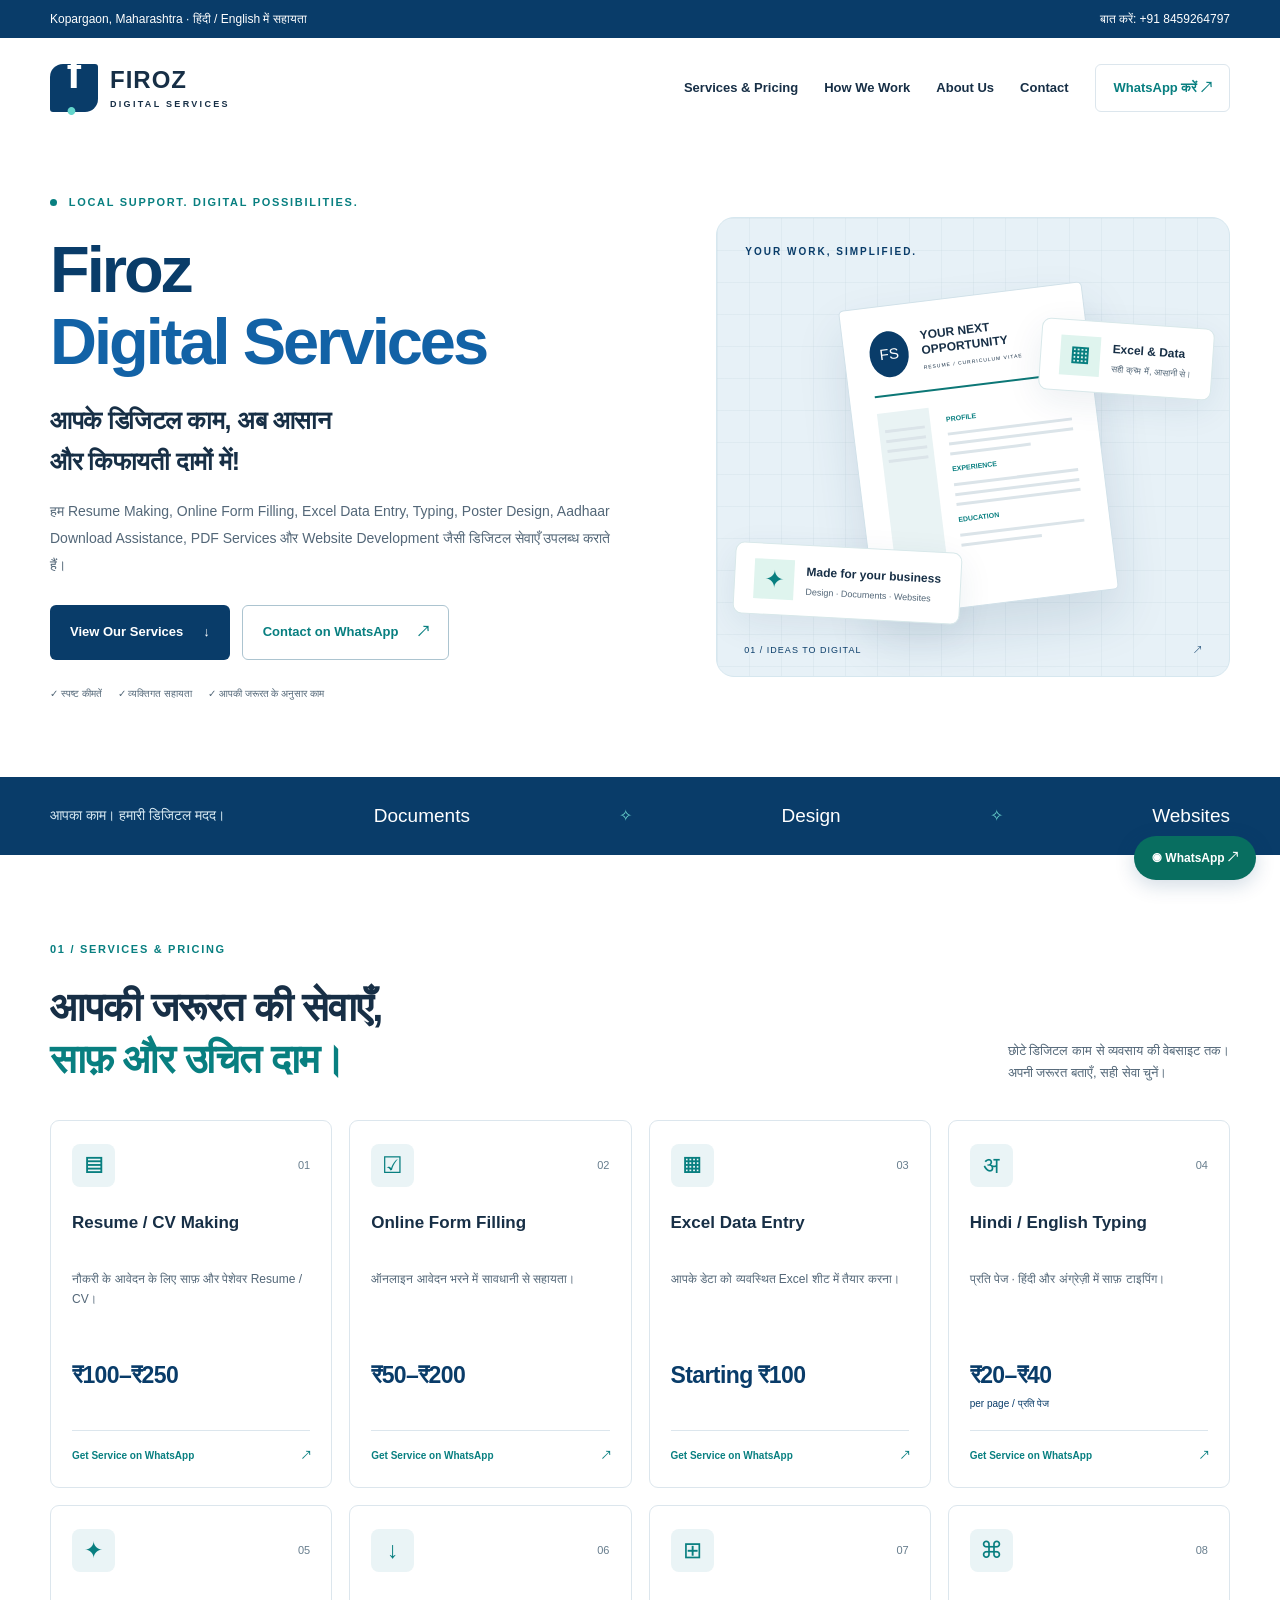
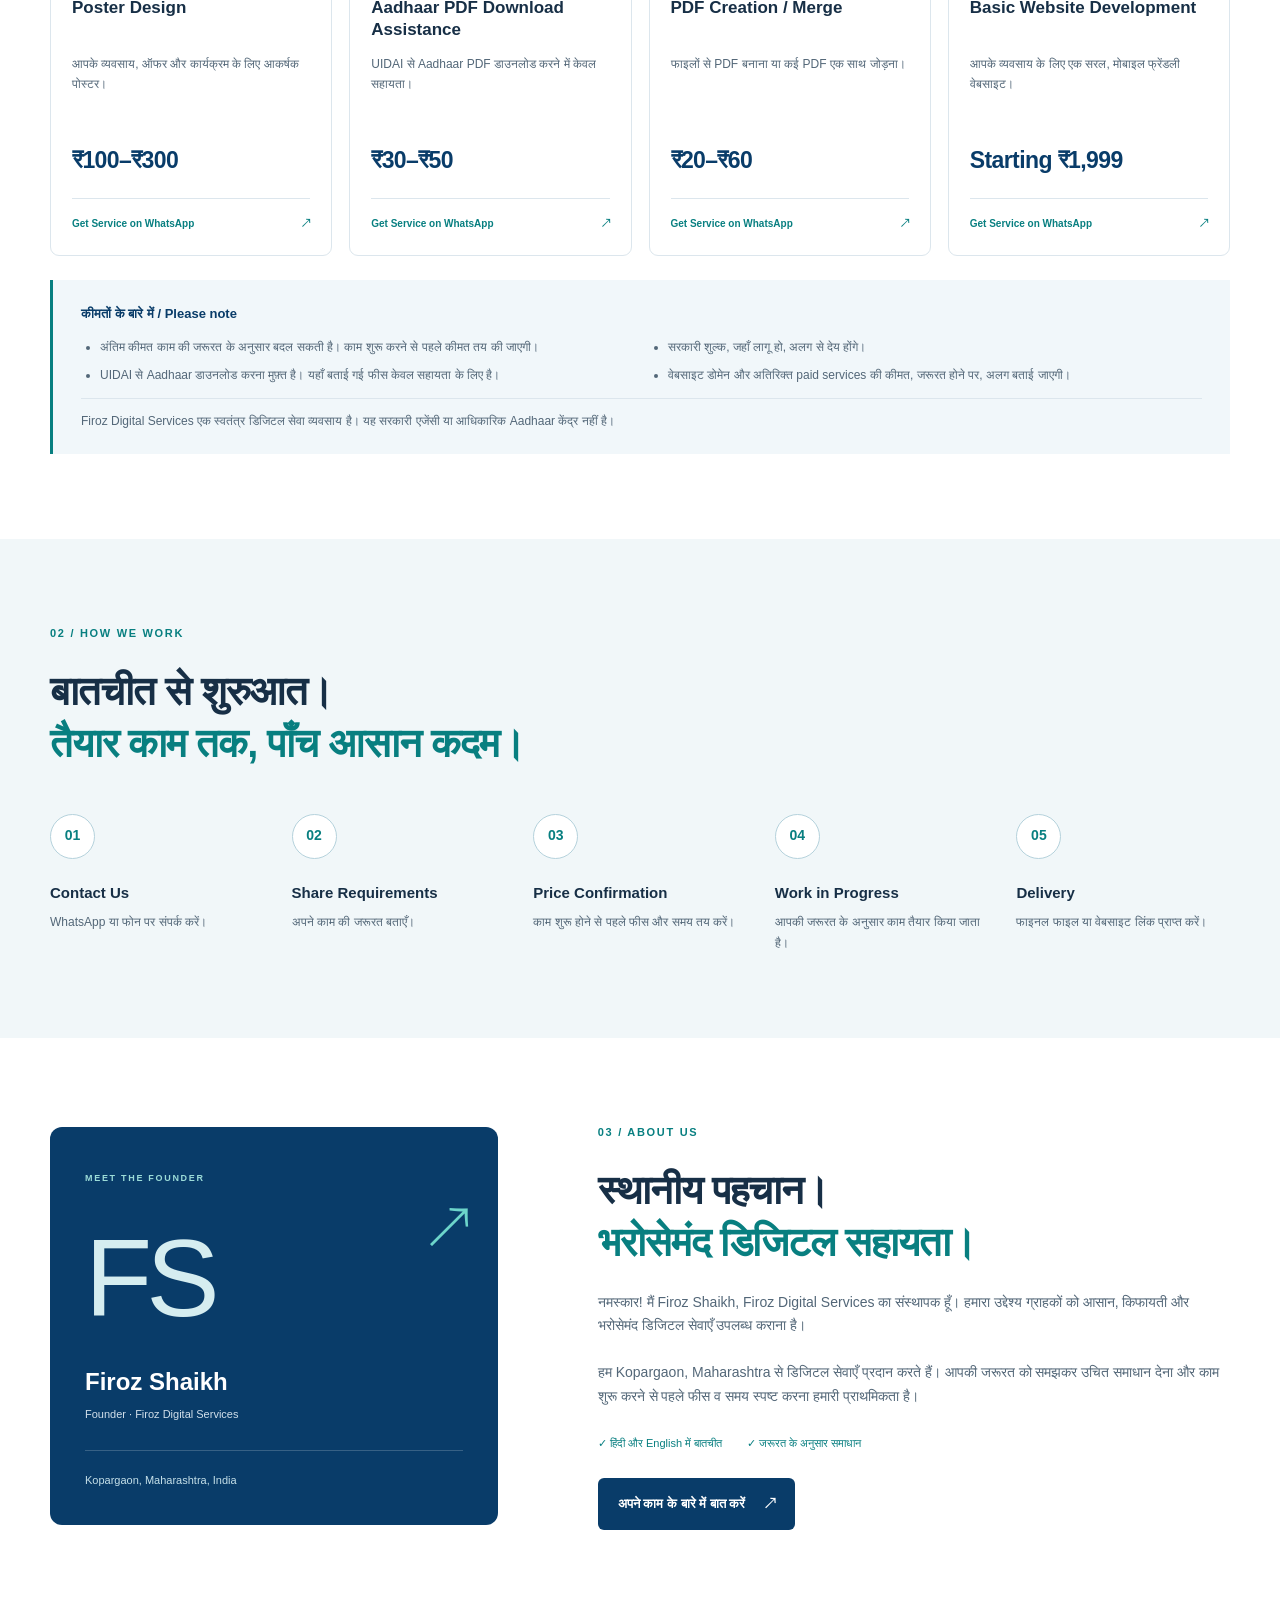
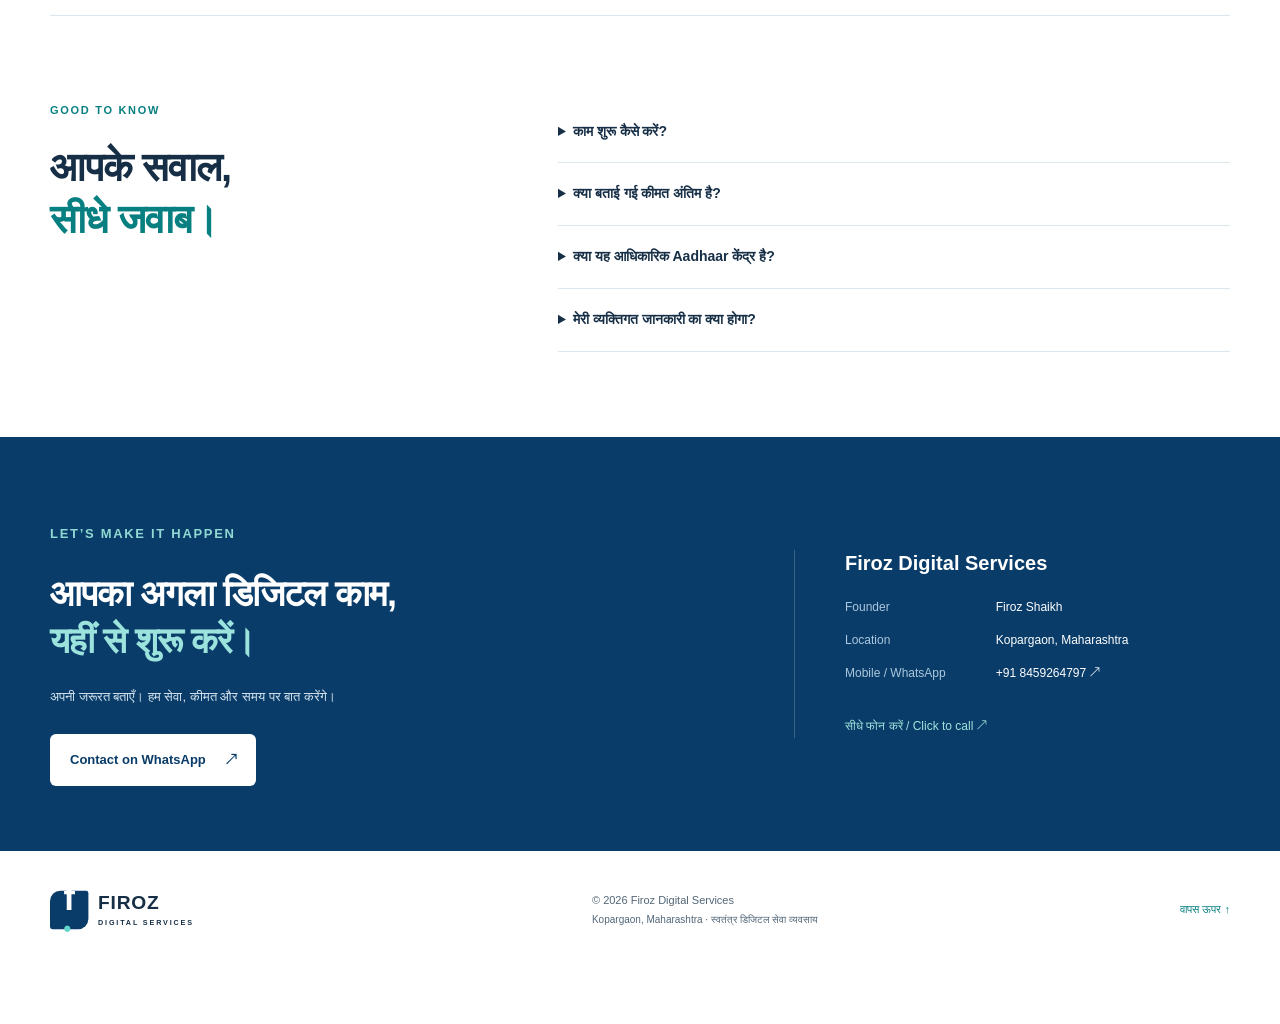
==== commit 8df325f9: "Add files via upload" ====
--- a/index.html
+++ b/index.html
@@ -1,122 +1,25 @@
 <!doctype html>
-<html lang="hi">
-<head>
-  <meta charset="utf-8">
-  <meta name="viewport" content="width=device-width, initial-scale=1">
-  <meta name="description" content="Firoz Digital Services — Resume/CV, posters, banners, Excel sheets, data entry and YouTube thumbnail support in India.">
-  <meta name="robots" content="index,follow">
-  <meta name="referrer" content="strict-origin-when-cross-origin">
-  <meta name="theme-color" content="#14213d">
-  <link rel="canonical" href="https://wwwfirozshaikh5419-bit.github.io/firoz-digital-services/">
-  <meta property="og:type" content="website">
-  <meta property="og:site_name" content="Firoz Digital Services">
-  <meta property="og:title" content="Firoz Digital Services | Digital work, simply done">
-  <meta property="og:description" content="Clear, useful support for resumes, designs, Excel work and YouTube thumbnails.">
-  <meta property="og:url" content="https://wwwfirozshaikh5419-bit.github.io/firoz-digital-services/">
-  <meta name="twitter:card" content="summary">
-  <meta http-equiv="Content-Security-Policy" content="default-src 'self'; script-src 'self'; style-src 'self' https://fonts.googleapis.com; font-src https://fonts.gstatic.com; img-src 'self' data:; connect-src 'none'; object-src 'none'; base-uri 'self'; form-action 'self'; upgrade-insecure-requests">
-  <title>Firoz Digital Services | Digital work, simply done</title>
-  <link rel="preconnect" href="https://fonts.googleapis.com">
-  <link rel="preconnect" href="https://fonts.gstatic.com" crossorigin>
-  <link href="https://fonts.googleapis.com/css2?family=DM+Sans:wght@400;500;600;700&family=Noto+Sans+Devanagari:wght@400;500;600;700&display=swap" rel="stylesheet">
-  <link rel="stylesheet" href="style.css">
-  <script type="application/ld+json">
-    {
-      "@context": "https://schema.org",
-      "@type": "ProfessionalService",
-      "name": "Firoz Digital Services",
-      "url": "https://wwwfirozshaikh5419-bit.github.io/firoz-digital-services/",
-      "description": "Support for resumes, posters and banners, Excel and data work, and YouTube thumbnail concepts.",
-      "areaServed": "IN",
-      "contactPoint": {
-        "@type": "ContactPoint",
-        "contactType": "customer service",
-        "url": "https://wa.me/918459264797"
-      }
-    }
-  </script>
-</head>
-<body>
-  <a class="skip-link" href="#main">मुख्य content पर जाएँ / Skip to content</a>
-  <header class="site-header">
-    <a class="brand" href="#top" aria-label="Firoz Digital Services home"><span class="brand-mark">F</span><span>Firoz <b>Digital</b></span></a>
-    <button class="menu-toggle" aria-expanded="false" aria-controls="site-nav" aria-label="Menu खोलें"><span></span><span></span><span></span><span class="sr-only">Menu खोलें</span></button>
-    <nav id="site-nav" aria-label="Main navigation">
-      <a href="#services">सेवाएँ</a><a href="#process">कैसे काम करता है</a><a href="#about">हमारे बारे में</a><a href="#faq">FAQ</a>
-      <a class="nav-cta whatsapp-action" href="https://wa.me/918459264797?text=Namaste%2C%20mujhe%20digital%20service%20ke%20baare%20mein%20baat%20karni%20hai.">WhatsApp करें</a>
-    </nav>
-  </header>
-
-  <main id="main">
-    <section class="hero" id="top">
-      <div class="hero-copy">
-        <p class="eyebrow"><span></span> INDIA-READY DIGITAL SUPPORT</p>
-        <h1>काम को दें <em>professional</em> पहचान।</h1>
-        <p class="hero-text">Resume से लेकर YouTube thumbnail तक—आपके रोज़मर्रा के digital काम, सरल बातचीत और साफ़ delivery के साथ।</p>
-        <div class="hero-actions"><a class="button primary whatsapp-action" href="https://wa.me/918459264797?text=Namaste%2C%20mujhe%20digital%20service%20ke%20baare%20mein%20baat%20karni%20hai.">WhatsApp पर बात करें <span aria-hidden="true">↗</span></a><a class="button text-button" href="#services">सेवाएँ देखें <span aria-hidden="true">↓</span></a></div>
-        <p class="microcopy">Hindi / English में बातचीत • भारत के ग्राहकों के लिए</p>
-      </div>
-      <div class="hero-visual" aria-label="Digital service illustration">
-        <div class="sun"></div><div class="orbit orbit-one"></div><div class="orbit orbit-two"></div>
-        <div class="floating-card card-resume"><span class="mini-icon">CV</span><div><b>Resume</b><small>Clear. Confident.</small></div></div>
-        <div class="floating-card card-design"><span class="mini-icon">✦</span><div><b>Design</b><small>Make it stand out.</small></div></div>
-        <div class="visual-panel"><p>YOUR IDEAS,<br><strong>MADE USEFUL.</strong></p><div class="panel-lines"><i></i><i></i><i></i></div><span class="panel-dot"></span></div>
-      </div>
-    </section>
-
-    <section class="trust-strip" aria-label="How we work"><div>साफ़ communication</div><i></i><div>काम पर ध्यान</div><i></i><div>आपकी जरूरत के मुताबिक</div></section>
-
-    <section class="section services" id="services">
-      <div class="section-intro"><p class="eyebrow">WHAT WE HELP WITH</p><h2>छोटे काम हों या <em>important</em> deliverables.</h2><p>जिस काम में आपको साफ़, उपयोगी और आकर्षक digital output चाहिए—उसमें मदद के लिए।</p></div>
-      <div class="service-grid">
-        <article class="service-card accent-orange"><span class="service-number">01</span><div class="service-icon">↗</div><h3>Resume / CV Making</h3><p>Job application के लिए साफ़, पढ़ने में आसान resume या CV तैयार करवाएँ।</p><a class="whatsapp-action" data-service="Resume / CV Making" href="https://wa.me/918459264797?text=Namaste%2C%20mujhe%20Resume%20%2F%20CV%20Making%20ke%20baare%20mein%20baat%20karni%20hai.">पूछताछ करें <span>→</span></a></article>
-        <article class="service-card accent-blue"><span class="service-number">02</span><div class="service-icon">✦</div><h3>Posters &amp; Banners</h3><p>Offers, events, social posts या announcements के लिए visual designs।</p><a class="whatsapp-action" data-service="Posters & Banners" href="https://wa.me/918459264797?text=Namaste%2C%20mujhe%20Posters%20aur%20Banners%20ke%20baare%20mein%20baat%20karni%20hai.">पूछताछ करें <span>→</span></a></article>
-        <article class="service-card accent-yellow"><span class="service-number">03</span><div class="service-icon">▦</div><h3>Excel &amp; Data Work</h3><p>Data entry, invoice sheets और व्यवस्थित Excel templates में सहायता।</p><a class="whatsapp-action" data-service="Excel & Data Work" href="https://wa.me/918459264797?text=Namaste%2C%20mujhe%20Excel%20aur%20Data%20Work%20ke%20baare%20mein%20baat%20karni%20hai.">पूछताछ करें <span>→</span></a></article>
-        <article class="service-card accent-pink"><span class="service-number">04</span><div class="service-icon">▶</div><h3>YouTube Thumbnails</h3><p>वीडियो की पहचान के अनुरूप, ध्यान खींचने वाले thumbnail concepts।</p><a class="whatsapp-action" data-service="YouTube Thumbnails" href="https://wa.me/918459264797?text=Namaste%2C%20mujhe%20YouTube%20Thumbnails%20ke%20baare%20mein%20baat%20karni%20hai.">पूछताछ करें <span>→</span></a></article>
-      </div>
-    </section>
-
-    <section class="process section" id="process">
-      <div class="section-intro reveal"><p class="eyebrow">SIMPLE PROCESS</p><h2>काम शुरू करना, <em>simple</em> रखें।</h2><p>आपकी जरूरत समझने से लेकर final file share करने तक, हर step को पहले से साफ़ रखें।</p></div>
-      <ol class="process-steps">
-        <li class="reveal"><span>01</span><div><h3>अपनी जरूरत बताइए</h3><p>WhatsApp पर काम का type, text/content, size या format और कोई reference भेजें।</p></div></li>
-        <li class="reveal"><span>02</span><div><h3>Details पर बात करें</h3><p>काम शुरू करने से पहले scope, files और changes के बारे में साफ़ बात करें।</p></div></li>
-        <li class="reveal"><span>03</span><div><h3>काम को finalise करें</h3><p>Output check करें और जिस format की जरूरत हो, उसके बारे में WhatsApp पर बात करें।</p></div></li>
-      </ol>
-    </section>
-
-    <section class="portfolio section" id="portfolio">
-      <div class="portfolio-top"><div><p class="eyebrow">PRACTICE SHOWCASE</p><h2>काम की एक <em>झलक।</em></h2></div><p>ये illustrative placeholders हैं—कोई client work या client claim नहीं। इन्हें अपने असली samples से बदलें।</p></div>
-      <div class="portfolio-grid">
-        <article class="sample resume-sample"><span class="sample-label">SAMPLE PLACEHOLDER</span><div class="resume-page"><b>YOUR NAME</b><small>Professional Profile</small><i></i><i></i><i class="short"></i><strong>EXPERIENCE</strong><i></i><i class="short"></i></div><h3>Resume layout</h3><p>Sample-only preview</p></article>
-        <article class="sample poster-sample"><span class="sample-label">SAMPLE PLACEHOLDER</span><div class="poster-art"><small>CREATE<br>YOUR<br>OWN</small><strong>STORY</strong><span>✷</span></div><h3>Poster concept</h3><p>Sample-only preview</p></article>
-        <article class="sample sheet-sample"><span class="sample-label">SAMPLE PLACEHOLDER</span><div class="sheet-art"><div class="sheet-head">INVOICE SHEET</div><div class="sheet-row"></div><div class="sheet-row"></div><div class="sheet-row"></div><div class="sheet-total">TOTAL</div></div><h3>Invoice sheet</h3><p>Sample-only preview</p></article>
-        <article class="sample thumb-sample"><span class="sample-label">SAMPLE PLACEHOLDER</span><div class="thumb-art"><div class="play">▶</div><b>MAKE IT<br>CLICK!</b><span>NEW</span></div><h3>Thumbnail direction</h3><p>Sample-only preview</p></article>
-      </div>
-    </section>
-
-    <section class="about section" id="about"><div class="about-art"><div class="checker"></div><div class="about-shape">F<span>DS</span></div><p>IDEAS<br>TO ACTION</p></div><div class="about-copy"><p class="eyebrow">ABOUT FIROZ DIGITAL SERVICES</p><h2>सीधी बात, <em>useful</em> digital मदद।</h2><p>Firoz Digital Services उन लोगों के लिए एक starter digital-services space है जिन्हें अपने काम को बेहतर दिखाने या व्यवस्थित करने में मदद चाहिए।</p><p>आप अपनी जरूरत साझा करें, reference दें और मिलकर सही direction तय करें। यह site जानबूझकर transparent रखी गई है: यहाँ कोई बनाई हुई ratings, prices या promises नहीं हैं।</p><a class="button outline" href="#contact">अपना काम बताएँ <span aria-hidden="true">↗</span></a></div></section>
-
-    <section class="why section" id="why-us">
-      <div class="why-copy reveal"><p class="eyebrow">WHY CHOOSE US</p><h2>हर काम के लिए <em>clear</em> शुरुआत।</h2><p>जब किसी digital काम में सही wording, format या visual direction चाहिए, तो पहले details को समझना मदद करता है।</p><a class="button navy-button whatsapp-action" href="https://wa.me/918459264797?text=Namaste%2C%20mujhe%20digital%20service%20ke%20baare%20mein%20baat%20karni%20hai.">काम के बारे में पूछें <span aria-hidden="true">↗</span></a></div>
-      <div class="why-list">
-        <article class="reveal"><span aria-hidden="true">01</span><h3>Hindi / English में बात</h3><p>अपनी जरूरत उस language में बताइए जो आपके लिए आसान हो।</p></article>
-        <article class="reveal"><span aria-hidden="true">02</span><h3>आपके reference के साथ</h3><p>आपकी file, text और example से काम की direction तय की जा सकती है।</p></article>
-        <article class="reveal"><span aria-hidden="true">03</span><h3>पहले से साफ़ details</h3><p>Scope और changes पर काम शुरू करने से पहले बात की जा सकती है।</p></article>
-      </div>
-    </section>
-
-    <section class="faq section" id="faq"><div class="section-intro"><p class="eyebrow">GOOD TO KNOW</p><h2>अक्सर पूछे जाने वाले <em>सवाल।</em></h2></div><div class="faq-list">
-      <details><summary>काम शुरू करने के लिए क्या भेजना होगा?<span>+</span></summary><p>अपनी जरूरत, text/content, size या format preference और कोई reference image/link भेजें। जितनी स्पष्ट जानकारी होगी, उतनी अच्छी शुरुआत होगी।</p></details>
-      <details><summary>क्या Hindi और English दोनों में काम हो सकता है?<span>+</span></summary><p>हाँ, बातचीत और content की जरूरत Hindi या English में बताई जा सकती है। Final wording भेजने से पहले जाँच लें।</p></details>
-      <details><summary>क्या changes / revisions के बारे में पहले बात कर सकते हैं?<span>+</span></summary><p>बिल्कुल। काम शुरू करने से पहले scope, files और बदलावों की अपेक्षा WhatsApp पर साफ़ कर लें।</p></details>
-      <details><summary>WhatsApp number कहाँ है?<span>+</span></summary><p>इस starter site में कोई contact detail invent नहीं की गई है। नीचे दिए गए setup box में अपना verified WhatsApp number जोड़ने के बाद button सक्रिय करें।</p></details>
-    </div></section>
-
-    <section class="contact" id="contact"><div><p class="eyebrow">LET'S GET STARTED</p><h2>आपका अगला digital काम,<br><em>यहीं से शुरू हो।</em></h2><p>अपनी जरूरत, deadline और कोई reference WhatsApp पर भेजें।</p></div><div class="contact-box"><span class="status-dot" aria-hidden="true"></span><p><b>WhatsApp पर बात करें</b><br>अपनी जरूरत और reference भेजें।</p><a class="button primary whatsapp-action" href="https://wa.me/918459264797?text=Namaste%2C%20mujhe%20digital%20service%20ke%20baare%20mein%20baat%20karni%20hai." id="whatsapp-link" aria-label="WhatsApp पर Firoz Digital Services को message करें">WhatsApp पर message करें <span aria-hidden="true">↗</span></a><small>WhatsApp: <a href="https://wa.me/918459264797" aria-label="WhatsApp number 91 84592 64797">+91 84592 64797</a></small></div></section>
-  </main>
-  <footer><a class="brand" href="#top"><span class="brand-mark">F</span><span>Firoz <b>Digital</b></span></a><p>Digital services, thoughtfully presented.</p><p>© <span id="year"></span> Firoz Digital Services</p></footer>
-  <a class="whatsapp-float whatsapp-action" href="https://wa.me/918459264797?text=Namaste%2C%20mujhe%20digital%20service%20ke%20baare%20mein%20baat%20karni%20hai." aria-label="WhatsApp पर Firoz Digital Services को message करें"><span aria-hidden="true">◔</span><b>WhatsApp</b></a>
-  <script src="script.js"></script>
-</body>
-</html>
+<html lang="hi"><head>
+<meta charset="utf-8"><meta name="viewport" content="width=device-width, initial-scale=1">
+<title>Firoz Digital Services Kopargaon | Resume, Online Forms & Website Design</title>
+<meta name="description" content="Kopargaon में Firoz Digital Services: Resume Making, Online Form Filling, Excel Data Entry, Typing, Poster Design, PDF और Website Design। स्पष्ट कीमतें और WhatsApp सहायता।">
+<meta name="robots" content="index,follow"><meta name="theme-color" content="#093c69"><meta name="referrer" content="strict-origin-when-cross-origin">
+<meta http-equiv="Content-Security-Policy" content="default-src 'self'; script-src 'self' 'sha256-T6z3RhmtEiGBNmlm6cYxM7v2Vjvb1ohohbxOy9xtUd4='; style-src 'self' https://fonts.googleapis.com; font-src 'self' https://fonts.gstatic.com; img-src 'self' data:; connect-src 'none'; object-src 'none'; base-uri 'self'; form-action 'none'; upgrade-insecure-requests">
+<link rel="canonical" href="https://wwwfirozshaikh5419-bit.github.io/firoz-digital-services/">
+<meta property="og:type" content="website"><meta property="og:site_name" content="Firoz Digital Services"><meta property="og:title" content="Firoz Digital Services | Kopargaon"><meta property="og:description" content="आपके डिजिटल काम, अब आसान और किफायती दामों में! सेवाएँ और कीमतें देखें।"><meta property="og:url" content="https://wwwfirozshaikh5419-bit.github.io/firoz-digital-services/"><meta name="twitter:card" content="summary">
+<link rel="preconnect" href="https://fonts.googleapis.com"><link rel="preconnect" href="https://fonts.gstatic.com" crossorigin><link href="https://fonts.googleapis.com/css2?family=DM+Sans:wght@400;500;600;700&family=Noto+Sans+Devanagari:wght@400;500;600;700&display=swap" rel="stylesheet"><link rel="stylesheet" href="style.css">
+<script type="application/ld+json">{"@context":"https://schema.org","@type":"ProfessionalService","name":"Firoz Digital Services","url":"https://wwwfirozshaikh5419-bit.github.io/firoz-digital-services/","telephone":"+918459264797","founder":{"@type":"Person","name":"Firoz Shaikh"},"address":{"@type":"PostalAddress","addressLocality":"Kopargaon","addressRegion":"Maharashtra","addressCountry":"IN"},"areaServed":{"@type":"City","name":"Kopargaon"},"description":"Resume Making, Online Form Filling, Excel Data Entry, Hindi / English Typing, Poster Design, Aadhaar PDF download assistance, PDF services and basic Website Development.","hasOfferCatalog":{"@type":"OfferCatalog","name":"Digital Services","itemListElement":[{"@type":"Offer","itemOffered":{"@type":"Service","name":"Resume / CV Making"}},{"@type":"Offer","itemOffered":{"@type":"Service","name":"Online Form Filling"}},{"@type":"Offer","itemOffered":{"@type":"Service","name":"Excel Data Entry"}},{"@type":"Offer","itemOffered":{"@type":"Service","name":"Hindi / English Typing"}},{"@type":"Offer","itemOffered":{"@type":"Service","name":"Poster Design"}},{"@type":"Offer","itemOffered":{"@type":"Service","name":"Aadhaar PDF Download Assistance"}},{"@type":"Offer","itemOffered":{"@type":"Service","name":"PDF Creation / Merge"}},{"@type":"Offer","itemOffered":{"@type":"Service","name":"Basic Website Development"}}]}}</script>
+</head><body>
+<a class="skip-link" href="#main">मुख्य सामग्री पर जाएँ</a>
+<div class="topbar"><div class="container"><span>Kopargaon, Maharashtra <span aria-hidden="true">·</span> हिंदी / English में सहायता</span><a href="tel:+918459264797">बात करें: +91 8459264797</a></div></div>
+<header class="site-header container"><a class="brand" href="#top" aria-label="Firoz Digital Services होम"><span class="brand-mark">f<span>•</span></span><span>FIROZ<small>DIGITAL SERVICES</small></span></a><button class="menu-toggle" aria-controls="site-nav" aria-expanded="false" aria-label="मेन्यू खोलें">☰</button><nav id="site-nav" aria-label="मुख्य नेविगेशन"><a href="#services">Services & Pricing</a><a href="#process">How We Work</a><a href="#about">About Us</a><a href="#contact">Contact</a><a class="nav-cta" href="https://wa.me/918459264797?text=Hello%20Firoz%20Digital%20Services%2C%20mujhe%20digital%20services%20ki%20details%20chahiye.">WhatsApp करें ↗</a></nav></header>
+<main id="main"><section class="hero container" id="top"><div class="hero-copy"><p class="eyebrow"><span class="dot"></span> LOCAL SUPPORT. DIGITAL POSSIBILITIES.</p><h1>Firoz<br><span>Digital Services</span></h1><h2>आपके डिजिटल काम, अब आसान<br class="desktop-break"> और किफायती दामों में!</h2><p>हम Resume Making, Online Form Filling, Excel Data Entry, Typing, Poster Design, Aadhaar Download Assistance, PDF Services और Website Development जैसी डिजिटल सेवाएँ उपलब्ध कराते हैं।</p><div class="actions"><a class="button primary" href="#services">View Our Services <span aria-hidden="true">↓</span></a><a class="button outline" href="https://wa.me/918459264797?text=Hello%20Firoz%20Digital%20Services%2C%20mujhe%20digital%20services%20ki%20details%20chahiye.">Contact on WhatsApp <span aria-hidden="true">↗</span></a></div><div class="hero-assurances"><span>✓ स्पष्ट कीमतें</span><span>✓ व्यक्तिगत सहायता</span><span>✓ आपकी जरूरत के अनुसार काम</span></div></div>
+<div class="hero-visual" aria-label="Resume, Excel और design का उदाहरणात्मक चित्र"><div class="visual-grid"></div><span class="visual-label">YOUR WORK, SIMPLIFIED.</span><div class="document"><div class="doc-top"><span>FS</span><div><b>YOUR NEXT<br>OPPORTUNITY</b><small>RESUME / CURRICULUM VITAE</small></div></div><div class="doc-body"><aside><i></i><i></i><i></i><i></i></aside><div><b>PROFILE</b><i></i><i></i><i class="short"></i><b>EXPERIENCE</b><i></i><i></i><i></i><b>EDUCATION</b><i></i><i class="short"></i></div></div><span class="sample-caption">उदाहरणात्मक लेआउट</span></div><div class="float-card excel"><span>▦</span><div><b>Excel & Data</b><small>सही क्रम में, आसानी से।</small></div></div><div class="float-card design"><span>✦</span><div><b>Made for your business</b><small>Design · Documents · Websites</small></div></div><div class="visual-bottom"><span>01 / IDEAS TO DIGITAL</span><span>↗</span></div></div></section>
+<div class="promise-band"><div class="container"><span>आपका काम। हमारी डिजिटल मदद।</span><b>Documents</b><span aria-hidden="true">✧</span><b>Design</b><span aria-hidden="true">✧</span><b>Websites</b></div></div>
+<section class="section container" id="services"><div class="section-heading"><div><p class="eyebrow">01 / SERVICES & PRICING</p><h2>आपकी जरूरत की सेवाएँ,<br><span>साफ़ और उचित दाम।</span></h2></div><p>छोटे डिजिटल काम से व्यवसाय की वेबसाइट तक।<br>अपनी जरूरत बताएँ, सही सेवा चुनें।</p></div><div class="service-grid"><article class="service-card"><div class="card-top"><span class="service-icon" aria-hidden="true">▤</span><span class="service-number">01</span></div><h3>Resume / CV Making</h3><p>नौकरी के आवेदन के लिए साफ़ और पेशेवर Resume / CV।</p><div class="price">₹100–₹250</div><a href="https://wa.me/918459264797?text=Hello%20Firoz%20Digital%20Services%2C%20mujhe%20Resume%20%2F%20CV%20Making%20service%20chahiye.%20Please%20details%20bataiye." class="service-link" aria-label="Get Resume / CV Making on WhatsApp">Get Service on WhatsApp <span aria-hidden="true">↗</span></a></article><article class="service-card"><div class="card-top"><span class="service-icon" aria-hidden="true">☑</span><span class="service-number">02</span></div><h3>Online Form Filling</h3><p>ऑनलाइन आवेदन भरने में सावधानी से सहायता।</p><div class="price">₹50–₹200</div><a href="https://wa.me/918459264797?text=Hello%20Firoz%20Digital%20Services%2C%20mujhe%20Online%20Form%20Filling%20service%20chahiye.%20Please%20details%20bataiye." class="service-link" aria-label="Get Online Form Filling on WhatsApp">Get Service on WhatsApp <span aria-hidden="true">↗</span></a></article><article class="service-card"><div class="card-top"><span class="service-icon" aria-hidden="true">▦</span><span class="service-number">03</span></div><h3>Excel Data Entry</h3><p>आपके डेटा को व्यवस्थित Excel शीट में तैयार करना।</p><div class="price">Starting ₹100</div><a href="https://wa.me/918459264797?text=Hello%20Firoz%20Digital%20Services%2C%20mujhe%20Excel%20Data%20Entry%20service%20chahiye.%20Please%20details%20bataiye." class="service-link" aria-label="Get Excel Data Entry on WhatsApp">Get Service on WhatsApp <span aria-hidden="true">↗</span></a></article><article class="service-card"><div class="card-top"><span class="service-icon" aria-hidden="true">अ</span><span class="service-number">04</span></div><h3>Hindi / English Typing</h3><p>प्रति पेज · हिंदी और अंग्रेज़ी में साफ़ टाइपिंग।</p><div class="price">₹20–₹40<small>per page / प्रति पेज</small></div><a href="https://wa.me/918459264797?text=Hello%20Firoz%20Digital%20Services%2C%20mujhe%20Hindi%20%2F%20English%20Typing%20service%20chahiye.%20Please%20details%20bataiye." class="service-link" aria-label="Get Hindi / English Typing on WhatsApp">Get Service on WhatsApp <span aria-hidden="true">↗</span></a></article><article class="service-card"><div class="card-top"><span class="service-icon" aria-hidden="true">✦</span><span class="service-number">05</span></div><h3>Poster Design</h3><p>आपके व्यवसाय, ऑफर और कार्यक्रम के लिए आकर्षक पोस्टर।</p><div class="price">₹100–₹300</div><a href="https://wa.me/918459264797?text=Hello%20Firoz%20Digital%20Services%2C%20mujhe%20Poster%20Design%20service%20chahiye.%20Please%20details%20bataiye." class="service-link" aria-label="Get Poster Design on WhatsApp">Get Service on WhatsApp <span aria-hidden="true">↗</span></a></article><article class="service-card"><div class="card-top"><span class="service-icon" aria-hidden="true">↓</span><span class="service-number">06</span></div><h3>Aadhaar PDF Download Assistance</h3><p>UIDAI से Aadhaar PDF डाउनलोड करने में केवल सहायता।</p><div class="price">₹30–₹50</div><a href="https://wa.me/918459264797?text=Hello%20Firoz%20Digital%20Services%2C%20mujhe%20Aadhaar%20PDF%20Download%20Assistance%20service%20chahiye.%20Please%20details%20bataiye." class="service-link" aria-label="Get Aadhaar PDF Download Assistance on WhatsApp">Get Service on WhatsApp <span aria-hidden="true">↗</span></a></article><article class="service-card"><div class="card-top"><span class="service-icon" aria-hidden="true">⊞</span><span class="service-number">07</span></div><h3>PDF Creation / Merge</h3><p>फाइलों से PDF बनाना या कई PDF एक साथ जोड़ना।</p><div class="price">₹20–₹60</div><a href="https://wa.me/918459264797?text=Hello%20Firoz%20Digital%20Services%2C%20mujhe%20PDF%20Creation%20%2F%20Merge%20service%20chahiye.%20Please%20details%20bataiye." class="service-link" aria-label="Get PDF Creation / Merge on WhatsApp">Get Service on WhatsApp <span aria-hidden="true">↗</span></a></article><article class="service-card"><div class="card-top"><span class="service-icon" aria-hidden="true">⌘</span><span class="service-number">08</span></div><h3>Basic Website Development</h3><p>आपके व्यवसाय के लिए एक सरल, मोबाइल फ्रेंडली वेबसाइट।</p><div class="price">Starting ₹1,999</div><a href="https://wa.me/918459264797?text=Hello%20Firoz%20Digital%20Services%2C%20mujhe%20Basic%20Website%20Development%20service%20chahiye.%20Please%20details%20bataiye." class="service-link" aria-label="Get Basic Website Development on WhatsApp">Get Service on WhatsApp <span aria-hidden="true">↗</span></a></article></div>
+<aside class="pricing-notes"><b>कीमतों के बारे में / Please note</b><ul><li>अंतिम कीमत काम की जरूरत के अनुसार बदल सकती है। काम शुरू करने से पहले कीमत तय की जाएगी।</li><li>सरकारी शुल्क, जहाँ लागू हो, अलग से देय होंगे।</li><li>UIDAI से Aadhaar डाउनलोड करना मुफ़्त है। यहाँ बताई गई फीस केवल सहायता के लिए है।</li><li>वेबसाइट डोमेन और अतिरिक्त paid services की कीमत, जरूरत होने पर, अलग बताई जाएगी।</li></ul><p>Firoz Digital Services एक स्वतंत्र डिजिटल सेवा व्यवसाय है। यह सरकारी एजेंसी या आधिकारिक Aadhaar केंद्र नहीं है।</p></aside></section>
+<section class="process-section" id="process"><div class="section container"><p class="eyebrow">02 / HOW WE WORK</p><h2>बातचीत से शुरुआत।<br><span>तैयार काम तक, पाँच आसान कदम।</span></h2><ol class="process-steps"><li><span>01</span><h3>Contact Us</h3><p>WhatsApp या फोन पर संपर्क करें।</p></li><li><span>02</span><h3>Share Requirements</h3><p>अपने काम की जरूरत बताएँ।</p></li><li><span>03</span><h3>Price Confirmation</h3><p>काम शुरू होने से पहले फीस और समय तय करें।</p></li><li><span>04</span><h3>Work in Progress</h3><p>आपकी जरूरत के अनुसार काम तैयार किया जाता है।</p></li><li><span>05</span><h3>Delivery</h3><p>फाइनल फाइल या वेबसाइट लिंक प्राप्त करें।</p></li></ol></div></section>
+<section class="section container about" id="about"><div class="founder-card"><span class="eyebrow">MEET THE FOUNDER</span><div class="founder-monogram">FS<span>↗</span></div><h3>Firoz Shaikh</h3><p>Founder · Firoz Digital Services</p><div class="founder-location">Kopargaon, Maharashtra, India</div></div><div class="about-copy"><p class="eyebrow">03 / ABOUT US</p><h2>स्थानीय पहचान।<br><span>भरोसेमंद डिजिटल सहायता।</span></h2><p>नमस्कार! मैं Firoz Shaikh, Firoz Digital Services का संस्थापक हूँ। हमारा उद्देश्य ग्राहकों को आसान, किफायती और भरोसेमंद डिजिटल सेवाएँ उपलब्ध कराना है।</p><p>हम Kopargaon, Maharashtra से डिजिटल सेवाएँ प्रदान करते हैं। आपकी जरूरत को समझकर उचित समाधान देना और काम शुरू करने से पहले फीस व समय स्पष्ट करना हमारी प्राथमिकता है।</p><div class="about-points"><span>✓ हिंदी और English में बातचीत</span><span>✓ जरूरत के अनुसार समाधान</span></div><a class="button primary" href="https://wa.me/918459264797?text=Hello%20Firoz%20Digital%20Services%2C%20mujhe%20digital%20services%20ki%20details%20chahiye.">अपने काम के बारे में बात करें <span aria-hidden="true">↗</span></a></div></section>
+<section class="faq section container" id="faq"><div><p class="eyebrow">GOOD TO KNOW</p><h2>आपके सवाल,<br><span>सीधे जवाब।</span></h2></div><div class="faq-list"><details><summary>काम शुरू कैसे करें?</summary><p>WhatsApp या फोन पर सेवा और अपनी जरूरत बताएँ। काम शुरू होने से पहले फीस, समय और बदलावों की शर्तें तय कर लें।</p></details><details><summary>क्या बताई गई कीमत अंतिम है?</summary><p>ये सेवा की सामान्य कीमतें हैं। अंतिम फीस काम की जरूरत पर निर्भर है। सरकारी शुल्क, डोमेन और अतिरिक्त paid services अलग हो सकते हैं।</p></details><details><summary>क्या यह आधिकारिक Aadhaar केंद्र है?</summary><p>नहीं। हम स्वतंत्र डिजिटल सहायता देते हैं। UIDAI से डाउनलोड मुफ़्त है; हमारी फीस केवल सहायता के लिए है।</p></details><details><summary>मेरी व्यक्तिगत जानकारी का क्या होगा?</summary><p>यह वेबसाइट कोई ग्राहक दस्तावेज़ या जानकारी एकत्र नहीं करती। Aadhaar नंबर, OTP और पासवर्ड साझा न करें। सरकारी पोर्टल पर संवेदनशील जानकारी स्वयं दर्ज करें।</p></details></div></section>
+<section class="contact-section" id="contact"><div class="container contact"><div><p class="eyebrow">LET’S MAKE IT HAPPEN</p><h2>आपका अगला डिजिटल काम,<br><span>यहीं से शुरू करें।</span></h2><p>अपनी जरूरत बताएँ। हम सेवा, कीमत और समय पर बात करेंगे।</p><a class="button light" href="https://wa.me/918459264797?text=Hello%20Firoz%20Digital%20Services%2C%20mujhe%20digital%20services%20ki%20details%20chahiye.">Contact on WhatsApp <span aria-hidden="true">↗</span></a></div><div class="contact-details"><h3>Firoz Digital Services</h3><dl><dt>Founder</dt><dd>Firoz Shaikh</dd><dt>Location</dt><dd>Kopargaon, Maharashtra</dd><dt>Mobile / WhatsApp</dt><dd><a href="tel:+918459264797">+91 8459264797 ↗</a></dd></dl><a class="call-link" href="tel:+918459264797">सीधे फोन करें / Click to call ↗</a></div></div></section></main>
+<footer class="container"><a class="brand" href="#top"><span class="brand-mark">f<span>•</span></span><span>FIROZ<small>DIGITAL SERVICES</small></span></a><p>© <span id="year">2026</span> Firoz Digital Services<br><small>Kopargaon, Maharashtra · स्वतंत्र डिजिटल सेवा व्यवसाय</small></p><a href="#top">वापस ऊपर ↑</a></footer><a class="whatsapp-float" href="https://wa.me/918459264797?text=Hello%20Firoz%20Digital%20Services%2C%20mujhe%20digital%20services%20ki%20details%20chahiye." aria-label="Firoz Digital Services से WhatsApp पर संपर्क करें"><span aria-hidden="true">◉</span> WhatsApp ↗</a><script src="script.js"></script></body></html>
--- a/style.css
+++ b/style.css
@@ -1,28 +1,6 @@
-:root{--ink:#14213d;--muted:#647085;--cream:#fbf7ef;--paper:#fffdf9;--orange:#ff7043;--yellow:#ffd34e;--blue:#75b7e3;--pink:#eea0b8;--line:#e5dfd5;--sans:"DM Sans","Noto Sans Devanagari",sans-serif}*{box-sizing:border-box}html{scroll-behavior:smooth}body{margin:0;background:var(--cream);color:var(--ink);font-family:var(--sans);line-height:1.6}.skip-link{position:absolute;left:-10000px}.skip-link:focus{left:1rem;top:1rem;background:#fff;color:#000;padding:.7rem;z-index:99}.site-header{height:82px;padding:0 clamp(1.2rem,5vw,5.5rem);display:flex;align-items:center;justify-content:space-between;background:rgba(251,247,239,.93);backdrop-filter:blur(10px);border-bottom:1px solid transparent;position:sticky;top:0;z-index:20}.brand{display:inline-flex;align-items:center;gap:.55rem;color:var(--ink);font-size:1.06rem;font-weight:600;text-decoration:none;letter-spacing:-.03em}.brand b{font-weight:400}.brand-mark{width:33px;height:33px;display:grid;place-items:center;background:var(--ink);border-radius:50%;font-family:Georgia,serif;color:var(--yellow);font-size:1.25rem;font-style:italic}nav{display:flex;align-items:center;gap:1.65rem}nav a{color:var(--ink);font-size:.89rem;text-decoration:none;font-weight:500}nav a:hover,.text-button:hover{color:var(--orange)}.nav-cta{background:var(--ink);color:#fff!important;border-radius:100px;padding:.64rem 1rem}.menu-toggle{display:none;background:transparent;border:0}.hero{min-height:620px;padding:clamp(4rem,9vw,8.2rem) clamp(1.2rem,8vw,9.5rem) 5.5rem;display:grid;grid-template-columns:1.1fr .9fr;gap:3rem;align-items:center;overflow:hidden}.eyebrow{color:#e15b37;font-weight:700;font-size:.72rem;letter-spacing:.13em;margin:0 0 1rem}.eyebrow span{display:inline-block;background:var(--orange);width:8px;height:8px;border-radius:50%;margin-right:.4rem}.hero h1,.section h2,.contact h2{font-size:clamp(2.65rem,5.6vw,5.8rem);line-height:.98;letter-spacing:-.075em;margin:0 0 1.55rem;max-width:690px}.section h2,.contact h2{font-size:clamp(2.15rem,4vw,4rem)}em{font-family:Georgia,"Noto Sans Devanagari",serif;font-weight:400;color:var(--orange);letter-spacing:-.05em}.hero-text{font-size:1.08rem;color:var(--muted);max-width:500px;margin:0 0 2rem}.hero-actions{display:flex;gap:1.2rem;align-items:center;flex-wrap:wrap}.button{display:inline-flex;align-items:center;gap:.7rem;border:1px solid transparent;padding:.85rem 1.15rem;border-radius:100px;text-decoration:none;font-weight:600;font-size:.92rem;transition:.2s}.button span{font-size:1.2rem}.primary{background:var(--orange);color:#fff;box-shadow:0 8px 18px rgba(255,112,67,.2)}.primary:hover{transform:translateY(-2px);box-shadow:0 12px 22px rgba(255,112,67,.3)}.text-button{color:var(--ink);padding-left:0}.microcopy{font-size:.78rem;color:var(--muted);margin-top:1.5rem}.hero-visual{height:390px;position:relative;isolation:isolate}.sun{position:absolute;width:320px;height:320px;border-radius:50%;background:var(--yellow);right:8%;top:9%;z-index:-2}.orbit{position:absolute;border:1px solid rgba(20,33,61,.2);border-radius:50%;z-index:-1}.orbit-one{width:370px;height:180px;transform:rotate(-27deg);right:0;top:105px}.orbit-two{width:290px;height:130px;transform:rotate(35deg);right:10px;top:130px}.visual-panel{position:absolute;background:var(--ink);color:#fff;width:230px;height:255px;right:20%;top:64px;padding:1.7rem;border-radius:3px;box-shadow:18px 20px 0 rgba(20,33,61,.11);transform:rotate(3deg)}.visual-panel p{font-size:1.05rem;line-height:1.25;margin:0}.visual-panel strong{color:var(--yellow)}.panel-lines{position:absolute;bottom:2.1rem;left:1.7rem}.panel-lines i{display:block;width:128px;height:4px;margin:.6rem 0;background:#fff;border-radius:3px}.panel-lines i:nth-child(2){width:93px;background:var(--orange)}.panel-lines i:nth-child(3){width:111px;background:var(--blue)}.panel-dot{position:absolute;width:18px;height:18px;background:var(--orange);border-radius:50%;right:1.5rem;bottom:1.7rem}.floating-card{position:absolute;padding:.8rem 1rem;background:#fff;border-radius:4px;display:flex;gap:.7rem;align-items:center;box-shadow:0 10px 22px rgba(20,33,61,.12)}.floating-card b{font-size:.87rem;display:block}.floating-card small{display:block;color:var(--muted);font-size:.67rem}.mini-icon{width:29px;height:29px;border-radius:50%;display:grid;place-items:center;background:var(--blue);color:var(--ink);font-size:.7rem;font-weight:700}.card-resume{left:1%;top:52px;transform:rotate(-6deg)}.card-design{right:-1%;bottom:38px;transform:rotate(6deg)}.card-design .mini-icon{background:var(--pink)}.trust-strip{padding:1.2rem max(1.2rem,8vw);background:var(--ink);color:#fff;display:flex;align-items:center;justify-content:center;gap:2.2rem;font-size:.85rem;font-weight:600}.trust-strip i{width:5px;height:5px;border-radius:50%;background:var(--yellow)}.section{padding:clamp(4.5rem,9vw,8.5rem) clamp(1.2rem,8vw,9.5rem)}.section-intro{max-width:630px}.section-intro>p:last-child{color:var(--muted);max-width:550px}.service-grid{display:grid;grid-template-columns:repeat(4,1fr);gap:1rem;margin-top:3.7rem}.service-card{min-height:305px;border:1px solid var(--line);border-radius:4px;padding:1.4rem;position:relative;background:var(--paper);overflow:hidden;display:flex;flex-direction:column;transition:transform .2s,box-shadow .2s}.service-card:hover{transform:translateY(-6px);box-shadow:0 14px 25px rgba(20,33,61,.1)}.service-card:before{content:"";position:absolute;width:85px;height:85px;right:-28px;top:-32px;border-radius:50%;background:var(--accent)}.accent-orange{--accent:var(--orange)}.accent-blue{--accent:var(--blue)}.accent-yellow{--accent:var(--yellow)}.accent-pink{--accent:var(--pink)}.service-number{color:var(--muted);font-size:.75rem}.service-icon{width:44px;height:44px;background:var(--accent);display:grid;place-items:center;margin:2rem 0 1.6rem;font-size:1.25rem;font-weight:700;border-radius:2px}.service-card h3{font-size:1.1rem;margin:0}.service-card p{color:var(--muted);font-size:.88rem;margin:.55rem 0 1rem}.service-card a{margin-top:auto;color:var(--ink);font-size:.83rem;font-weight:700;text-decoration:none}.service-card a span{color:var(--orange);font-size:1.1rem;margin-left:.2rem}.portfolio{background:#f2ebde}.portfolio-top{display:flex;justify-content:space-between;gap:3rem;align-items:end}.portfolio-top>p{max-width:390px;color:var(--muted);font-size:.9rem}.portfolio-grid{display:grid;grid-template-columns:repeat(4,1fr);gap:1.1rem;margin-top:3.5rem}.sample{position:relative}.sample-label{position:absolute;top:.6rem;left:.6rem;background:rgba(255,255,255,.88);padding:.24rem .4rem;font-size:.5rem;font-weight:700;letter-spacing:.05em;z-index:2}.sample>div{height:220px;border-radius:3px;overflow:hidden}.sample h3{font-size:.92rem;margin:1rem 0 0}.sample p{color:var(--muted);font-size:.72rem;margin:.05rem 0}.resume-sample{background:#d9e8ed;padding-bottom:.1rem}.resume-page{background:#fff;width:62%;height:84%!important;margin:1.8rem auto 0;padding:1rem;box-shadow:5px 5px 0 rgba(20,33,61,.15)}.resume-page b{font-size:.66rem;letter-spacing:.08em;display:block}.resume-page small{display:block;color:#6f8292;font-size:.45rem;margin:.2rem 0 .7rem}.resume-page i{display:block;background:#ccd9df;height:4px;margin:.32rem 0}.resume-page i.short{width:67%}.resume-page strong{font-size:.43rem;color:#e56845;letter-spacing:.08em;display:block;margin-top:.8rem}.poster-art{background:var(--orange);color:var(--ink);padding:1.7rem;position:relative}.poster-art small{font-size:1.1rem;line-height:.95;font-weight:700}.poster-art strong{font-family:Georgia,serif;font-size:2.5rem;line-height:.8;position:absolute;bottom:2rem;left:1.6rem;color:#fff}.poster-art span{position:absolute;right:1.5rem;bottom:1.2rem;font-size:4rem;color:var(--yellow)}.sheet-art{background:#b1d8c0;padding:1.5rem}.sheet-head{font-size:.72rem;font-weight:700;background:#1f6f50;color:#fff;padding:.5rem}.sheet-row{height:18px;border-bottom:1px solid #579b79;background:repeating-linear-gradient(90deg,transparent 0 36%,#579b79 36.4% 37%,transparent 37.4% 65%,#579b79 65.4% 66%,transparent 66.4%)}.sheet-total{width:48%;margin:1rem 0 0 auto;color:#fff;background:#1f6f50;padding:.4rem;font-size:.6rem;font-weight:700}.thumb-art{background:#172c4d;color:#fff;padding:1.5rem;position:relative}.thumb-art b{font-size:2rem;line-height:.88;position:absolute;bottom:1.6rem}.thumb-art .play{width:50px;height:50px;border-radius:50%;background:var(--yellow);color:var(--ink);display:grid;place-items:center;margin-left:auto}.thumb-art span{position:absolute;background:var(--orange);right:1.3rem;bottom:1.5rem;font-size:.6rem;font-weight:700;padding:.25rem}.about{display:grid;grid-template-columns:.9fr 1.1fr;gap:clamp(2.5rem,8vw,9rem);align-items:center}.about-art{height:410px;background:var(--blue);position:relative;overflow:hidden}.checker{position:absolute;width:145px;height:145px;right:-10px;top:-10px;background:conic-gradient(var(--yellow) 25%,transparent 0 50%,var(--yellow) 0 75%,transparent 0);background-size:28px 28px}.about-shape{position:absolute;left:10%;bottom:12%;width:240px;height:240px;border-radius:50% 50% 8% 50%;background:var(--ink);color:var(--yellow);font-family:Georgia,serif;font-size:9rem;line-height:1;padding:2.8rem 0 0 3.4rem;transform:rotate(-12deg)}.about-shape span{font-family:var(--sans);font-size:.65rem;position:absolute;bottom:2.1rem;right:1.1rem;color:#fff;letter-spacing:.12em}.about-art>p{position:absolute;right:1.3rem;bottom:1.2rem;color:var(--ink);font-size:.65rem;letter-spacing:.1em;font-weight:700}.about-copy p:not(.eyebrow){color:var(--muted);max-width:555px}.outline{border-color:var(--ink);color:var(--ink);margin-top:1rem}.outline:hover{background:var(--ink);color:#fff}.faq{background:var(--ink);color:#fff;display:grid;grid-template-columns:.9fr 1.1fr;gap:5rem}.faq .eyebrow{color:var(--yellow)}.faq h2 em{color:var(--yellow)}.faq-list{border-top:1px solid rgba(255,255,255,.25)}details{border-bottom:1px solid rgba(255,255,255,.25);padding:1.15rem 0}summary{cursor:pointer;list-style:none;font-size:1rem;font-weight:600;display:flex;justify-content:space-between;gap:1rem}summary::-webkit-details-marker{display:none}summary span{color:var(--yellow);font-size:1.25rem}details[open] summary span{transform:rotate(45deg)}details p{color:#c7cfdb;font-size:.9rem;padding-right:2rem;margin:.85rem 0 .1rem}.contact{background:var(--yellow);padding:clamp(4.5rem,9vw,8.5rem) clamp(1.2rem,8vw,9.5rem);display:grid;grid-template-columns:1.2fr .8fr;gap:3rem;align-items:center}.contact .eyebrow{color:#b74d2f}.contact h2 em{color:#db5b39}.contact>div>p:last-child{max-width:450px}.contact-box{background:#fffdf7;padding:1.6rem;border:1px solid rgba(20,33,61,.17);border-radius:4px;position:relative}.contact-box p{font-size:.86rem;margin:0 0 1.2rem}.contact-box small{display:block;color:var(--muted);font-size:.68rem;margin-top:.8rem}.contact-box code{background:#eee9df;padding:.08rem .2rem}.status-dot{position:absolute;width:9px;height:9px;border-radius:50%;background:var(--orange);right:1.3rem;top:1.4rem}.disabled{background:#9aa3af;cursor:not-allowed;box-shadow:none}.disabled:hover{transform:none;box-shadow:none}footer{padding:2rem clamp(1.2rem,8vw,9.5rem);display:grid;grid-template-columns:1fr 1fr 1fr;gap:1rem;align-items:center;background:var(--paper)}footer p{font-size:.72rem;color:var(--muted);margin:0}footer p:last-child{text-align:right}.sr-only{position:absolute;width:1px;height:1px;overflow:hidden;clip:rect(0,0,0,0)}@media(max-width:800px){.site-header{height:70px}.menu-toggle{display:block;width:38px;height:34px;padding:.4rem;position:relative;z-index:22}.menu-toggle span:not(.sr-only){height:2px;background:var(--ink);display:block;margin:5px}.menu-toggle[aria-expanded=true] span:nth-child(1){transform:translateY(7px) rotate(45deg)}.menu-toggle[aria-expanded=true] span:nth-child(2){opacity:0}.menu-toggle[aria-expanded=true] span:nth-child(3){transform:translateY(-7px) rotate(-45deg)}nav{display:none;position:absolute;top:70px;left:0;right:0;background:var(--paper);padding:1.4rem;box-shadow:0 12px 18px rgba(20,33,61,.12);flex-direction:column;align-items:stretch;gap:1.1rem}nav.open{display:flex}nav a{padding:.25rem}.nav-cta{text-align:center}.hero{grid-template-columns:1fr;padding-top:4.2rem;gap:1rem;min-height:0}.hero-visual{height:300px;max-width:440px;width:100%;margin:auto}.sun{width:250px;height:250px}.visual-panel{width:190px;height:220px;right:18%;top:38px;padding:1.2rem}.card-resume{left:0;top:20px}.card-design{right:0;bottom:10px}.trust-strip{gap:.9rem;font-size:.68rem;justify-content:space-around}.trust-strip i{display:none}.service-grid,.portfolio-grid{grid-template-columns:repeat(2,1fr)}.portfolio-top,.about,.faq,.contact{grid-template-columns:1fr;gap:2.2rem}.about-art{height:320px}.about-shape{transform:scale(.8) rotate(-12deg);transform-origin:left bottom}.faq{padding-top:4.5rem;padding-bottom:4.5rem}footer{grid-template-columns:1fr 1fr}footer p:last-child{grid-column:1/-1;text-align:left}}@media(max-width:440px){.hero h1{font-size:2.65rem}.hero-visual{transform:scale(.9);transform-origin:center}.service-grid,.portfolio-grid{grid-template-columns:1fr}.service-card{min-height:245px}.sample>div{height:200px}.trust-strip{display:block;text-align:center}.trust-strip div{margin:.28rem}.about-art{height:280px}footer{grid-template-columns:1fr}.contact h2{font-size:2.3rem}}
-.contact-box .button:not(.disabled)+small{display:none}
-:root{--orange:#bf4b2d}.button:focus-visible,nav a:focus-visible,.brand:focus-visible,summary:focus-visible{outline:3px solid var(--ink);outline-offset:4px}.primary{box-shadow:0 8px 18px rgba(191,75,45,.24)}.primary:hover{box-shadow:0 12px 22px rgba(191,75,45,.32)}.contact-box small a{color:var(--ink);font-weight:700}.service-card a:focus-visible{outline:3px solid var(--orange);outline-offset:4px;border-radius:2px}
-@media (prefers-reduced-motion:reduce){html{scroll-behavior:auto}*,*:before,*:after{animation-duration:.01ms!important;animation-iteration-count:1!important;transition-duration:.01ms!important}}
-
-/* Premium blue refresh */
-:root{--ink:#071b3a;--muted:#61708a;--cream:#f4f8ff;--paper:#fff;--orange:#1479d1;--yellow:#61c4ff;--blue:#d8eeff;--pink:#b9d9fb;--line:#d8e4f2}
-body{background:var(--cream)}
-.site-header{background:rgba(244,248,255,.91);border-bottom-color:rgba(17,84,153,.08)}
-.brand-mark{background:linear-gradient(135deg,#0c346a,#1479d1);color:#fff;box-shadow:0 6px 14px rgba(10,67,132,.22)}
-.nav-cta{background:linear-gradient(135deg,#0b376e,#1479d1);box-shadow:0 8px 18px rgba(10,67,132,.14)}
-nav a:hover,.text-button:hover{color:#1479d1}
-.hero{background:radial-gradient(circle at 83% 23%,rgba(97,196,255,.22),transparent 25rem)}
-.eyebrow{color:#1479d1}.eyebrow span{background:#1479d1}
-em{color:#1479d1}.primary{background:linear-gradient(135deg,#0d4d95,#1688e3);box-shadow:0 10px 22px rgba(15,109,194,.22)}.primary:hover{box-shadow:0 15px 28px rgba(15,109,194,.3)}
-.sun{background:linear-gradient(145deg,#c5ecff,#61c4ff)}.visual-panel{background:linear-gradient(145deg,#071b3a,#0e4e93);box-shadow:18px 20px 0 rgba(20,121,209,.12)}.visual-panel strong{color:#8bd8ff}.panel-lines i:nth-child(2),.panel-dot{background:#62c4ff}
-.trust-strip{background:linear-gradient(100deg,#061936,#0d4c91)}.trust-strip i{background:#75d0ff}
-.service-card{border-color:#d5e5f5}.service-card:hover{box-shadow:0 18px 36px rgba(7,53,107,.12)}.service-icon{border-radius:12px}.service-card a span{color:#1479d1}
-.portfolio{background:#eaf4ff}.poster-art{background:linear-gradient(135deg,#1479d1,#62c4ff)}.poster-art span{color:#071b3a}.resume-sample{background:#d8efff}.sheet-art{background:#d6ecff}.sheet-head,.sheet-total{background:#0d4d95}.sheet-row{border-color:#80bde9;background:repeating-linear-gradient(90deg,transparent 0 36%,#80bde9 36.4% 37%,transparent 37.4% 65%,#80bde9 65.4% 66%,transparent 66.4%)}.thumb-art{background:linear-gradient(145deg,#071b3a,#145da8)}.thumb-art span{background:#62c4ff;color:#071b3a}
-.about-art{background:linear-gradient(145deg,#dff3ff,#9ad6ff)}.checker{background:conic-gradient(#1479d1 25%,transparent 0 50%,#1479d1 0 75%,transparent 0);background-size:28px 28px}.about-shape{background:linear-gradient(145deg,#071b3a,#0d4d95);color:#bdeaff}
-.faq{background:linear-gradient(145deg,#061936,#0d4c91)}.faq .eyebrow,.faq h2 em{color:#83d4ff}.contact{background:linear-gradient(115deg,#bce8ff,#72c6fa)}.contact .eyebrow,.contact h2 em{color:#0d4d95}.contact-box{border-color:rgba(8,65,125,.16);box-shadow:0 18px 35px rgba(16,91,156,.12)}.status-dot{background:#1479d1}footer{background:#fff}.contact-box .button:not(.disabled)+small{display:block}
-
-.process{background:#fff;display:grid;grid-template-columns:.8fr 1.2fr;gap:clamp(2.5rem,7vw,8rem);align-items:center}.process-steps{list-style:none;padding:0;margin:0;border-top:1px solid var(--line)}.process-steps li{display:grid;grid-template-columns:56px 1fr;gap:1rem;padding:1.35rem 0;border-bottom:1px solid var(--line)}.process-steps li>span{width:42px;height:42px;border-radius:50%;display:grid;place-items:center;background:#e9f5ff;color:#0d4d95;font-size:.74rem;font-weight:700}.process-steps h3{margin:0;font-size:1.05rem}.process-steps p{margin:.35rem 0 0;color:var(--muted);font-size:.9rem}
-.why{background:#edf7ff;display:grid;grid-template-columns:.9fr 1.1fr;gap:clamp(2.5rem,7vw,8rem);align-items:center}.why-copy>p:not(.eyebrow){color:var(--muted);max-width:520px}.navy-button{background:var(--ink);color:#fff;margin-top:1rem}.navy-button:hover{transform:translateY(-2px);background:#0d4d95}.why-list{display:grid;gap:.9rem}.why-list article{background:#fff;border:1px solid #d8e9f7;border-radius:14px;padding:1.35rem 1.45rem;position:relative;transition:transform .25s,box-shadow .25s}.why-list article:hover{transform:translateX(6px);box-shadow:0 12px 24px rgba(10,76,145,.1)}.why-list span{position:absolute;right:1.35rem;top:1.2rem;color:#86c9f6;font-weight:700;font-size:.78rem}.why-list h3{margin:0 2rem .3rem 0;font-size:1.04rem}.why-list p{margin:0;color:var(--muted);font-size:.88rem}
-.whatsapp-float{position:fixed;right:1.2rem;bottom:1.2rem;z-index:30;display:flex;align-items:center;gap:.48rem;padding:.78rem 1rem;border-radius:999px;background:#0b8e58;color:#fff;text-decoration:none;font-size:.85rem;box-shadow:0 10px 24px rgba(1,74,44,.28);transition:transform .2s,box-shadow .2s}.whatsapp-float span{font-size:1.2rem}.whatsapp-float:hover{transform:translateY(-3px);box-shadow:0 15px 30px rgba(1,74,44,.34)}
-.reveal{opacity:0;transform:translateY(18px);transition:opacity .6s ease,transform .6s ease}.reveal.visible{opacity:1;transform:none}.process-steps .reveal:nth-child(2),.why-list .reveal:nth-child(2){transition-delay:.08s}.process-steps .reveal:nth-child(3),.why-list .reveal:nth-child(3){transition-delay:.16s}
-@media(max-width:800px){.process,.why{grid-template-columns:1fr;gap:2.2rem}.whatsapp-float{right:1rem;bottom:1rem}.why-list article:hover{transform:none}}
-@media(max-width:440px){.whatsapp-float b{display:none}.whatsapp-float{width:52px;height:52px;justify-content:center;padding:0}.whatsapp-float span{font-size:1.5rem}}
+:root{--navy:#093c69;--blue:#1262a6;--teal:#087f80;--ink:#172f46;--muted:#536778;--line:#dce6ed}*{box-sizing:border-box}html{scroll-behavior:smooth;scroll-padding-top:30px}body{margin:0;color:var(--ink);font-family:'DM Sans','Noto Sans Devanagari',sans-serif;line-height:1.7}a{color:inherit;text-decoration:none}a:focus-visible,button:focus-visible,summary:focus-visible{outline:3px solid #d98114;outline-offset:5px}h1,h2,h3,p{margin:0}h1,h2,h3{line-height:1.3}h2{font-size:clamp(27px,3.2vw,40px);letter-spacing:-1px}h2 span{color:var(--teal)}.container{width:min(1180px,calc(100% - 64px));margin-inline:auto}.topbar{background:var(--navy);color:white;font-size:12px;padding:9px 0}.topbar .container{display:flex;justify-content:space-between;gap:15px}.site-header{display:flex;align-items:center;justify-content:space-between;min-height:100px;gap:24px}.brand{display:inline-flex;gap:12px;align-items:center;font-size:24px;line-height:1.1;font-weight:700;letter-spacing:1px}.brand small{display:block;font-size:9px;letter-spacing:2.3px;margin-top:7px}.brand-mark{height:48px;width:48px;display:grid;place-content:center;background:var(--navy);color:white;border-radius:13px 3px;font-size:43px;letter-spacing:-6px;padding-right:6px}.brand-mark span{color:#63d6cc;font-size:27px}.site-header nav{display:flex;align-items:center;gap:26px;font-size:13px;font-weight:600}.nav-cta{padding:12px 18px;border:1px solid var(--line);border-radius:6px;color:var(--teal)}.menu-toggle{display:none}.eyebrow{font-size:11px;font-weight:700;letter-spacing:1.7px;color:var(--teal);margin-bottom:22px}.dot{display:inline-block;width:7px;height:7px;background:var(--teal);border-radius:50%;margin-right:7px}.hero{display:grid;grid-template-columns:1.2fr 1fr;gap:50px;align-items:center;padding-block:55px 75px}.hero h1{font-size:clamp(44px,5.3vw,65px);line-height:1.1;letter-spacing:-3px;color:var(--navy)}.hero h1 span{color:var(--blue)}.hero h2{font-size:25px;line-height:1.65;letter-spacing:-.5px;margin:23px 0 15px}.hero-copy>p:not(.eyebrow){color:var(--muted);max-width:570px;font-size:14px;line-height:1.95}.actions{display:flex;flex-wrap:wrap;gap:12px;margin-top:26px}.button{display:inline-flex;align-items:center;justify-content:center;gap:20px;font-size:13px;font-weight:700;border-radius:6px;padding:15px 20px;min-height:50px;transition:transform .2s,background .2s}.button:hover{transform:translateY(-2px)}.primary{background:var(--navy);color:#fff}.primary:hover{background:var(--blue)}.outline{border:1px solid #acc4d0;color:var(--teal)}.hero-assurances{display:flex;flex-wrap:wrap;gap:16px;font-size:10px;margin-top:25px;color:var(--muted)}.hero-visual{height:460px;position:relative;background:#e7f1f7;border:1px solid #d6e7ef;border-radius:18px;overflow:hidden}.visual-grid{position:absolute;inset:0;background-image:linear-gradient(#b2cad52b 1px,transparent 1px),linear-gradient(90deg,#b2cad52b 1px,transparent 1px);background-size:32px 32px}.visual-label{position:absolute;top:25px;left:28px;font-size:10px;letter-spacing:2px;color:var(--navy);font-weight:700}.document{position:absolute;background:white;box-shadow:0 25px 50px #183c6920;width:245px;height:310px;top:77px;left:calc(50% - 117px);transform:rotate(-7deg);border:1px solid #d1e1e9;border-radius:5px;padding:25px}.doc-top{display:flex;gap:13px;align-items:center;border-bottom:2px solid #0c7776;padding-bottom:17px}.doc-top>span{background:var(--navy);color:#fff;border-radius:50%;padding:10px;font-size:15px}.doc-top b{font-size:12px;line-height:1.2;display:block}.doc-top small{display:block;font-size:5px;margin-top:6px;letter-spacing:1px}.doc-body{display:grid;grid-template-columns:1fr 2.4fr;gap:16px;padding-top:16px}.doc-body aside{background:#e9f3f4;padding:10px 6px}.doc-body b{font-size:7px;color:var(--teal);display:block;margin:8px 0}.doc-body i{display:block;height:3px;background:#dbe4e9;margin:7px 0}.doc-body i.short{width:65%}.sample-caption{position:absolute;bottom:15px;font-size:7px;color:var(--muted)}.float-card{position:absolute;display:flex;align-items:center;gap:12px;background:white;box-shadow:0 10px 35px #163f6615;padding:15px 19px;border:1px solid #d8e8ea;border-radius:9px}.float-card>span{background:#dff4ee;color:var(--teal);font-size:24px;width:40px;height:40px;text-align:center}.float-card b{display:block;font-size:12px}.float-card small{display:block;font-size:9px;color:var(--muted);margin-top:3px}.excel{right:16px;top:105px;transform:rotate(4deg)}.design{left:17px;bottom:57px;transform:rotate(3deg)}.visual-bottom{position:absolute;bottom:18px;left:27px;right:27px;display:flex;justify-content:space-between;font-size:9px;letter-spacing:1px;color:var(--navy)}.promise-band{background:var(--navy);color:white}.promise-band .container{display:flex;justify-content:space-between;gap:20px;align-items:center;padding-block:23px}.promise-band span:first-child{font-size:14px;color:#d9eaf3}.promise-band b{font-size:19px;font-weight:500}.promise-band span:not(:first-child){color:#6bd4ce}.section{padding-block:85px}.section-heading{display:flex;align-items:flex-end;justify-content:space-between;gap:35px;margin-bottom:35px}.section-heading>p{font-size:13px;color:var(--muted)}.service-grid{display:grid;grid-template-columns:repeat(4,1fr);gap:17px}.service-card{border:1px solid var(--line);border-radius:9px;padding:23px 21px;display:flex;flex-direction:column;transition:transform .2s,border-color .2s}.service-card:hover{transform:translateY(-4px);border-color:#69abae}.card-top{display:flex;align-items:center;justify-content:space-between;margin-bottom:25px}.service-icon{display:grid;place-content:center;background:#eaf4f6;color:var(--teal);border-radius:8px;width:43px;height:43px;font-size:23px}.service-number{font-size:11px;color:#677d8d}.service-card h3{font-size:17px;min-height:45px}.service-card>p{font-size:12px;color:var(--muted);margin-top:12px;min-height:65px}.price{font-size:23px;letter-spacing:-.6px;font-weight:700;color:var(--navy);margin:22px 0 18px}.price small{display:block;font-size:10px;font-weight:400;letter-spacing:0}.service-link{border-top:1px solid var(--line);padding-top:16px;color:var(--teal);font-weight:700;font-size:10px;margin-top:auto;display:flex;gap:5px;justify-content:space-between}.pricing-notes{margin-top:24px;background:#f1f7fa;border-left:3px solid var(--teal);padding:23px 28px;font-size:12px;color:var(--muted)}.pricing-notes b{color:var(--navy);font-size:13px}.pricing-notes ul{padding-left:19px;display:grid;grid-template-columns:1fr 1fr;gap:8px 34px;margin-block:12px}.pricing-notes>p{padding-top:12px;border-top:1px solid var(--line)}.process-section{background:#f1f7f9}.process-steps{list-style:none;display:grid;grid-template-columns:repeat(5,1fr);padding:0;gap:28px;margin:45px 0 0}.process-steps li>span{display:grid;place-content:center;border:1px solid #b5d2dc;background:white;color:var(--teal);border-radius:50%;width:45px;height:45px;font-weight:700;font-size:14px;margin-bottom:24px}.process-steps h3{font-size:15px;margin-bottom:10px}.process-steps p{font-size:12px;color:var(--muted)}.about{display:grid;grid-template-columns:.85fr 1.2fr;gap:100px;align-items:center}.founder-card{border-radius:12px;background:var(--navy);padding:35px;color:white;overflow:hidden}.founder-card .eyebrow{color:#9cdcd8;font-size:9px}.founder-monogram{font-size:110px;font-weight:500;letter-spacing:-6px;line-height:1.6;color:#d5edf0}.founder-monogram span{font-size:50px;color:#6dd5ca;float:right}.founder-card h3{font-size:24px}.founder-card>p{font-size:11px;color:#d2e0eb;margin-top:8px}.founder-location{border-top:1px solid #ffffff30;margin-top:27px;padding-top:20px;font-size:11px;color:#c5e0e9}.about-copy>p:not(.eyebrow){color:var(--muted);font-size:14px;margin-top:23px}.about-points{display:flex;gap:25px;flex-wrap:wrap;font-size:11px;color:var(--teal);margin:25px 0}.faq{display:grid;grid-template-columns:.8fr 1.2fr;gap:60px;border-top:1px solid var(--line)}details{border-bottom:1px solid var(--line);padding:19px 0}summary{font-size:14px;font-weight:600;cursor:pointer}details p{font-size:13px;color:var(--muted);padding-top:14px}.contact-section{background:var(--navy);color:white}.contact{display:grid;grid-template-columns:1.2fr .8fr;gap:90px;padding-block:65px}.contact .eyebrow{color:#91d9d3}.contact h2{font-size:36px}.contact h2 span{color:#9be3dc}.contact p{font-size:13px;color:#d5e4ef;margin:21px 0 26px}.light{background:white;color:var(--navy)}.contact-details{border-left:1px solid #ffffff30;padding-left:50px;align-self:center}.contact-details h3{font-size:20px;margin-bottom:21px}.contact-details dl{display:grid;grid-template-columns:1fr 1.7fr;gap:13px;font-size:12px}.contact-details dt{color:#abc8dd}.contact-details dd{margin:0}.call-link{display:inline-block;color:#a0e4db;font-size:12px;margin-top:20px}footer{display:flex;align-items:center;justify-content:space-between;gap:30px;padding-block:35px 90px}footer .brand{transform:scale(.8);transform-origin:left}footer p{font-size:11px;color:var(--muted)}footer p small{font-size:10px}footer>a:last-child{font-size:11px;color:var(--teal)}.whatsapp-float{position:fixed;bottom:20px;right:24px;background:#086e60;color:white;padding:12px 18px;border-radius:30px;box-shadow:0 5px 20px #0b3c6930;font-size:12px;font-weight:700;z-index:20}.skip-link{position:fixed;top:-100px;left:15px;background:white;padding:12px;z-index:100}.skip-link:focus{top:10px}
+@media(max-width:1050px){.site-header nav{gap:15px;font-size:11px}.hero{gap:25px}.hero h1{font-size:49px}.hero h2{font-size:21px}.hero-visual{height:420px}.service-grid{grid-template-columns:repeat(2,1fr)}.service-card>p{min-height:40px}.service-card h3{min-height:25px}.about{gap:45px}.contact{gap:35px}.contact-details{padding-left:30px}.button{padding:13px 15px;gap:10px;font-size:12px}}
+@media(max-width:760px){.container{width:calc(100% - 36px)}.topbar{font-size:9px}.topbar .container{gap:8px}.topbar .container>span{max-width:180px}.site-header{min-height:85px;flex-wrap:wrap;gap:0}.brand{font-size:21px}.brand-mark{width:43px;height:43px}.menu-toggle{display:block;border:1px solid var(--line);background:white;border-radius:6px;padding:5px 12px;color:var(--navy);font-size:23px}.site-header nav{width:100%;display:flex;flex-wrap:wrap;gap:12px 20px;padding-bottom:18px}.js .site-header nav{display:none}.js .site-header nav.open{display:flex}.nav-cta{padding:6px 12px}.hero{grid-template-columns:1fr;padding-block:25px 40px;gap:38px}.hero .eyebrow{font-size:9px;letter-spacing:1.2px}.hero h1{font-size:52px}.hero h2{font-size:23px}.hero-copy>p:not(.eyebrow){font-size:13px}.hero-assurances{gap:10px;font-size:9px}.hero-visual{height:385px;max-width:480px;width:100%;justify-self:center}.document{top:55px;height:280px;width:225px;padding:20px}.excel{top:80px;right:10px}.design{bottom:43px;left:10px}.float-card{padding:10px 13px}.visual-label{top:20px;font-size:9px}.promise-band .container{flex-wrap:wrap;justify-content:center;gap:10px 20px;padding-block:18px}.promise-band span:first-child{width:100%;text-align:center;font-size:12px}.promise-band b{font-size:16px}.section{padding-block:55px}.section-heading{display:block}.section-heading>p{margin-top:20px;font-size:12px}h2{font-size:29px}.eyebrow{font-size:9px;margin-bottom:17px}.service-grid{gap:12px}.service-card{padding:18px 14px}.service-card h3{font-size:14px;min-height:40px;overflow-wrap:anywhere}.service-card>p{font-size:11px;min-height:66px}.card-top{margin-bottom:20px}.service-icon{width:37px;height:37px;font-size:20px}.price{font-size:19px}.service-link{font-size:9px;line-height:1.8}.pricing-notes{padding:20px;font-size:11px}.pricing-notes ul{grid-template-columns:1fr;gap:9px}.process-steps{grid-template-columns:1fr;gap:0;margin-top:28px}.process-steps li{position:relative;padding:0 0 28px 65px;min-height:95px}.process-steps li:not(:last-child):before{content:'';position:absolute;left:22px;top:45px;bottom:0;border-left:1px solid #b5d2dc}.process-steps li>span{position:absolute;left:0;top:0}.process-steps h3{padding-top:2px;margin-bottom:5px}.process-steps li:last-child{padding-bottom:0}.about{grid-template-columns:1fr;gap:32px}.founder-card{max-width:450px;width:100%;padding:28px}.founder-monogram{font-size:85px}.about-copy>p:not(.eyebrow){font-size:13px}.faq{grid-template-columns:1fr;gap:15px}.contact{grid-template-columns:1fr;gap:40px;padding-block:50px}.contact h2{font-size:29px}.contact-details{border-left:0;border-top:1px solid #ffffff30;padding:30px 0 0}.contact-details dl{grid-template-columns:1fr 1.8fr}footer{flex-wrap:wrap;padding-bottom:90px;gap:20px}footer p{width:100%;order:3}.whatsapp-float{right:15px;bottom:15px;font-size:11px;padding:11px 16px}}
+@media(max-width:360px){.hero h1{font-size:44px}.hero h2{font-size:20px}.service-grid{grid-template-columns:1fr}.service-card h3,.service-card>p{min-height:0}.service-link{font-size:11px}.topbar .container{flex-direction:column;gap:0}.topbar .container>span{max-width:none}.float-card b{font-size:10px}}
+@media(prefers-reduced-motion:reduce){html{scroll-behavior:auto}*,*:before,*:after{transition:none!important;animation:none!important}}
+@media(max-width:760px){.service-card>p{font-size:13px;min-height:88px}.service-link{font-size:11px;min-height:48px}.hero-assurances{font-size:11px}.hero-copy>p:not(.eyebrow),.about-copy>p:not(.eyebrow),details p,.process-steps p,.contact p{font-size:14px}.pricing-notes{font-size:13px}.contact-details dl{font-size:14px}.site-header nav a{min-height:44px;display:inline-flex;align-items:center}footer p,footer p small{font-size:12px}}
